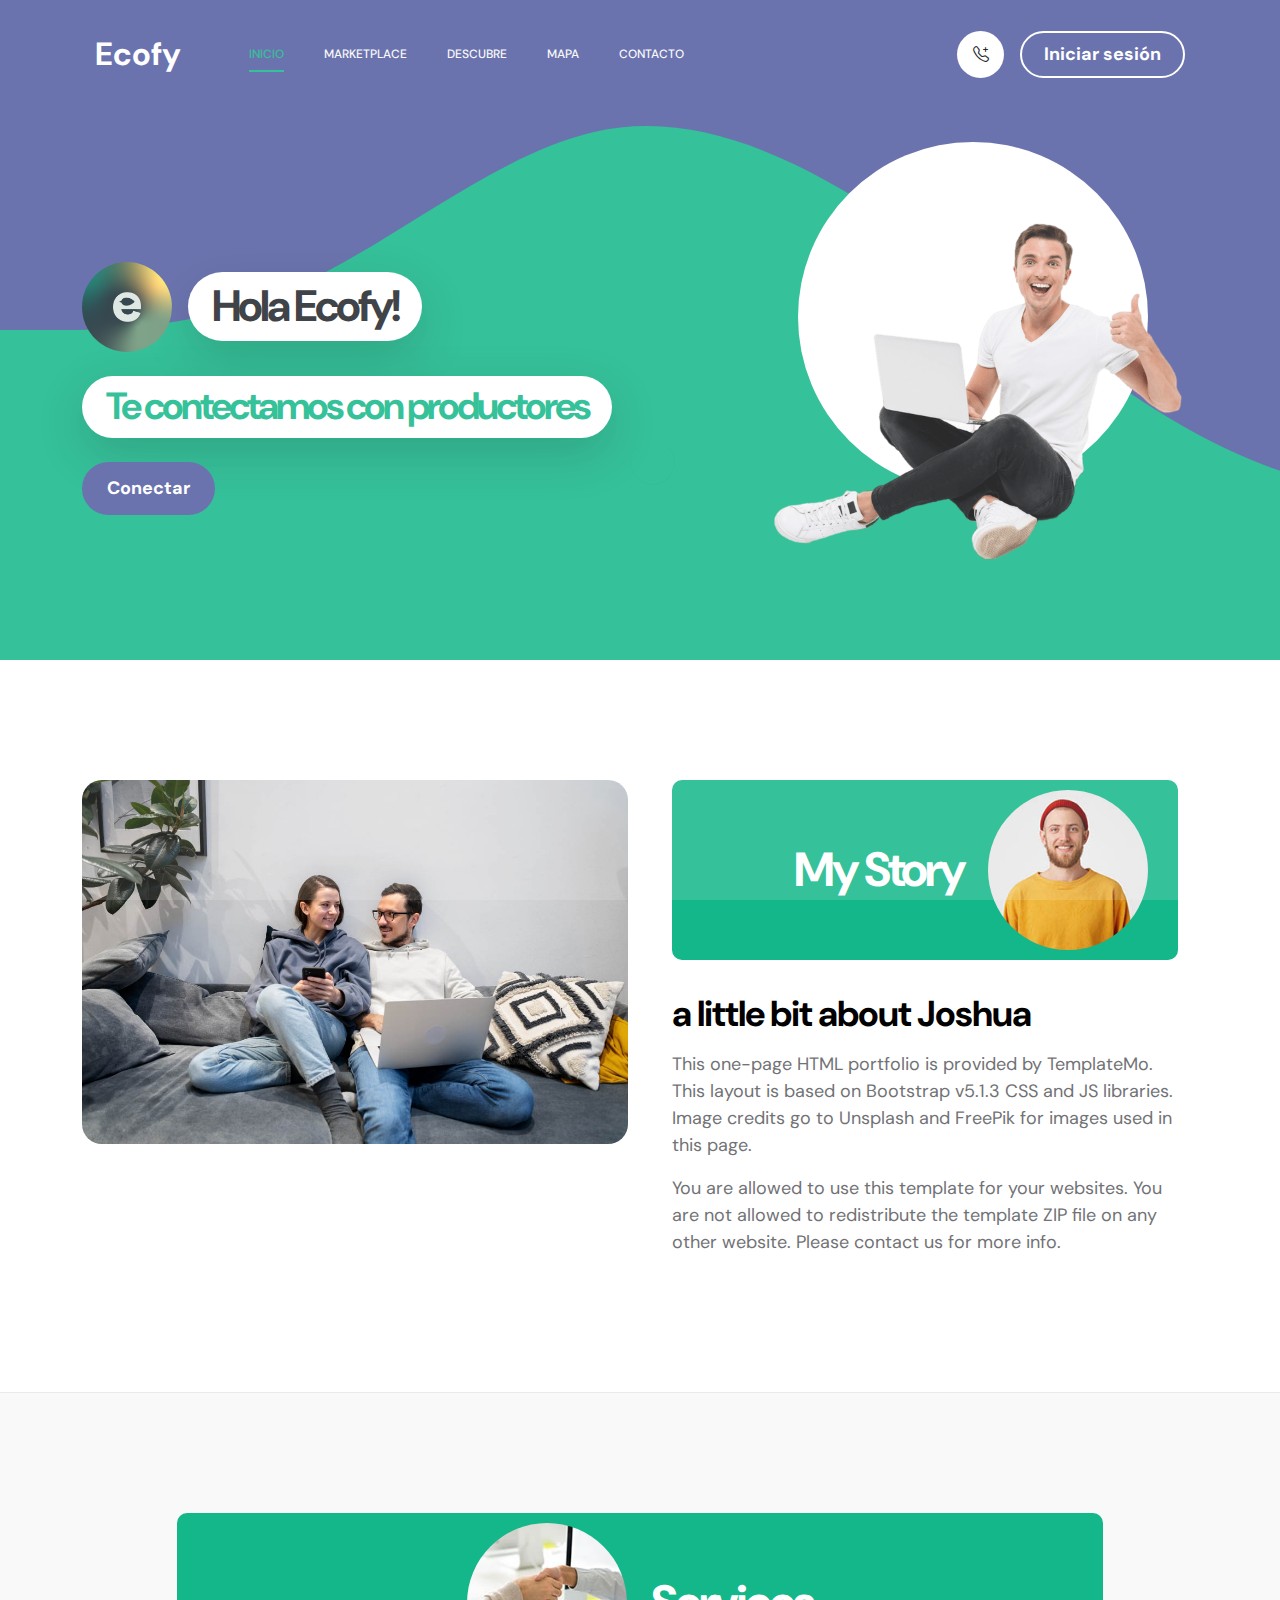
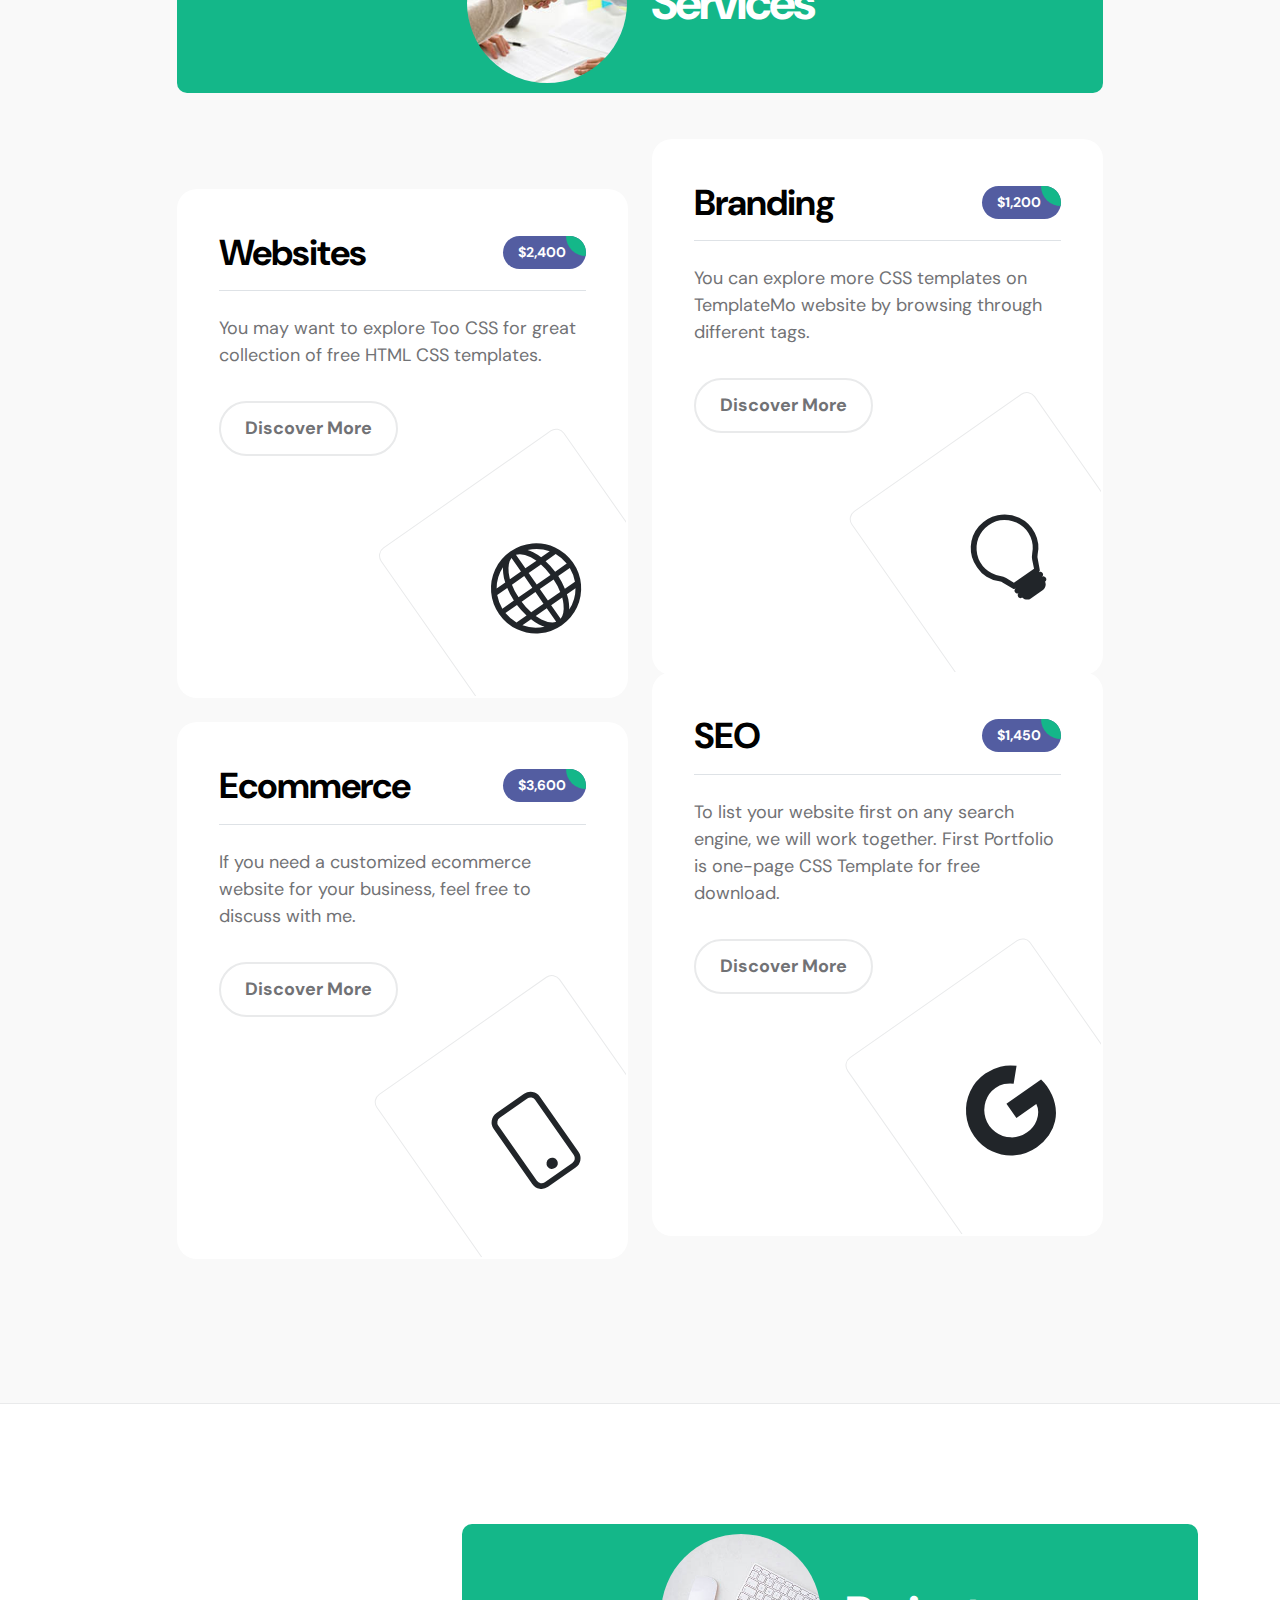
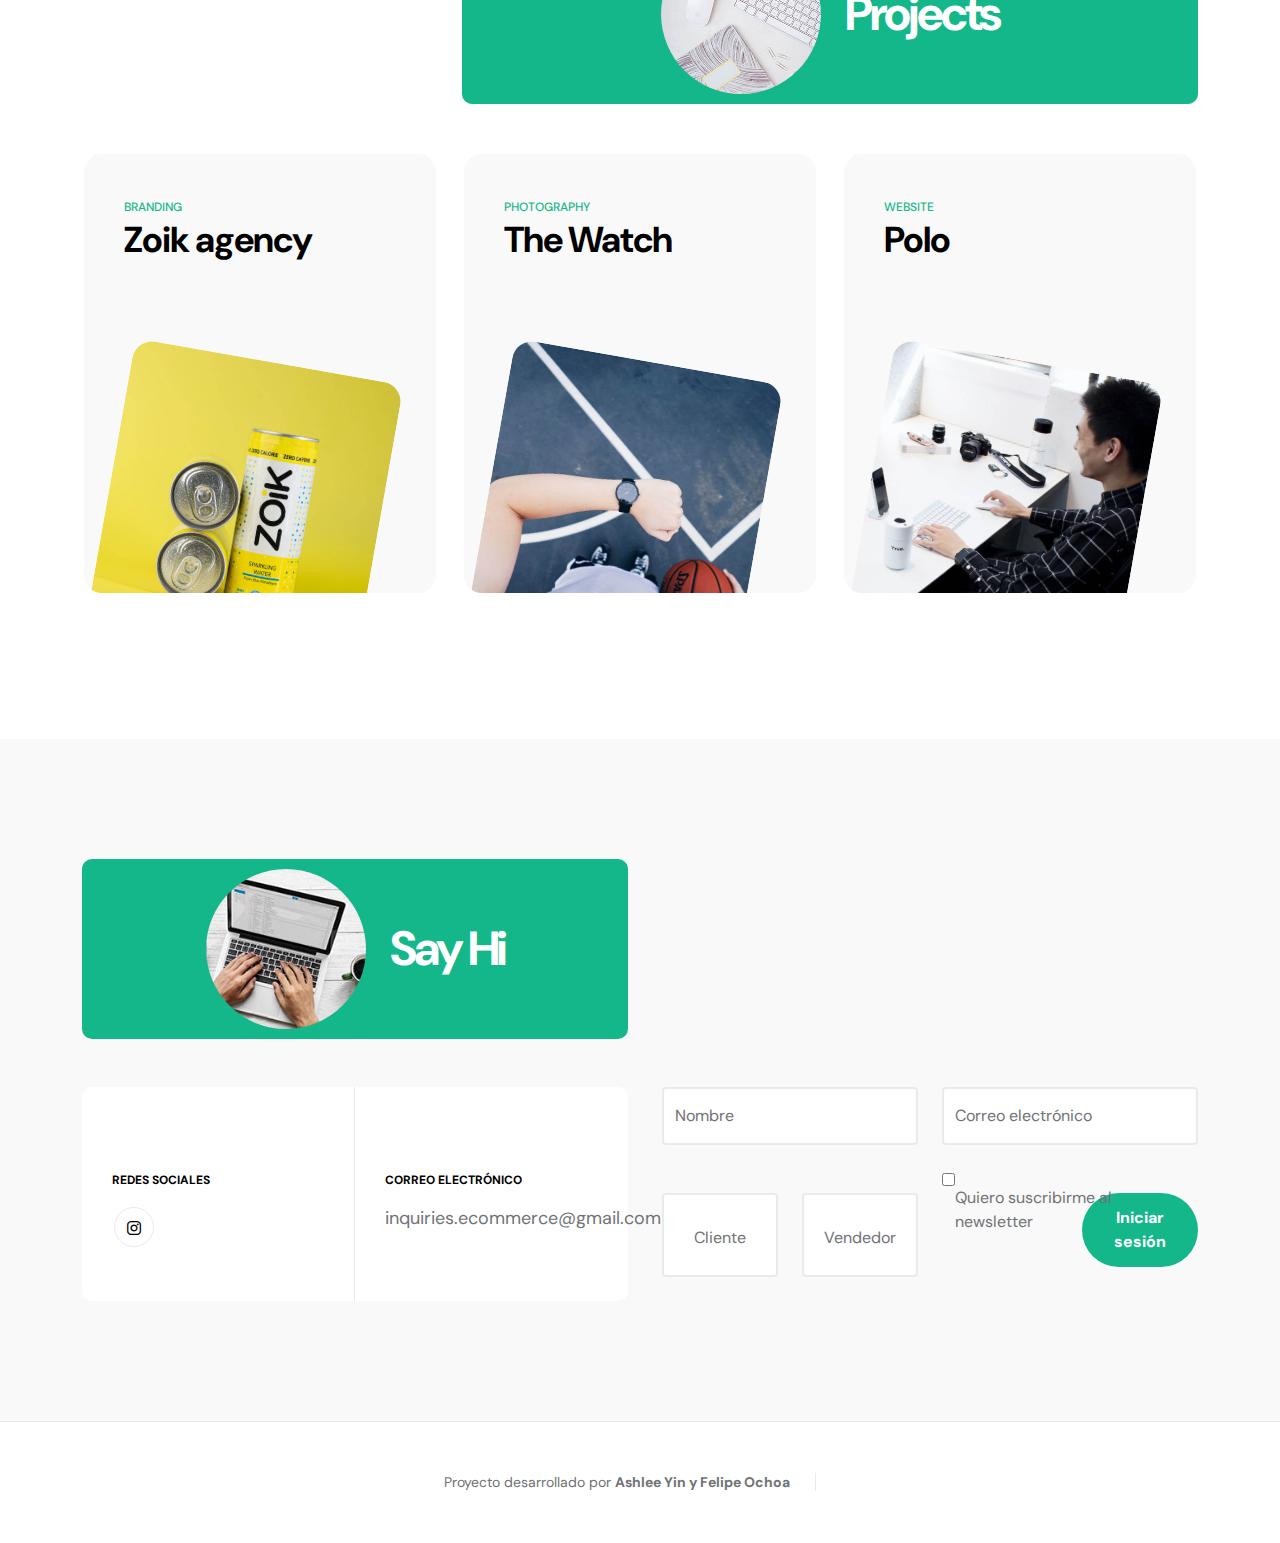
==== index.html @ 281f7f23 "footer" ====
<!doctype html>
<html lang="en">
    <head>
        <meta charset="utf-8">
        <meta name="viewport" content="width=device-width, initial-scale=1">

        <meta name="description" content="">
        <meta name="author" content="Ecofy">

        <title>Ecofy</title>

        <!-- CSS FILES -->
        <link rel="preconnect" href="https://fonts.googleapis.com">
        
        <link rel="preconnect" href="https://fonts.gstatic.com" crossorigin>
        
        <link href="https://fonts.googleapis.com/css2?family=DM+Sans:wght@400;500;700&display=swap" rel="stylesheet">

        <link href="css/bootstrap.min.css" rel="stylesheet">

        <link href="css/bootstrap-icons.css" rel="stylesheet">

        <link href="css/magnific-popup.css" rel="stylesheet">

        <link href="css/templatemo-first-portfolio-style.css" rel="stylesheet">
        
<!--

TemplateMo 578 First Portfolio

https://templatemo.com/tm-578-first-portfolio

-->
    </head>
    
    <body>

        <section class="preloader">
            <div class="spinner">
                <span class="spinner-rotate"></span>    
            </div>
        </section>

        <nav class="navbar navbar-expand-lg">
            <div class="container">

                <button class="navbar-toggler" type="button" data-bs-toggle="collapse" data-bs-target="#navbarNav" aria-controls="navbarNav" aria-expanded="false" aria-label="Toggle navigation">
                    <span class="navbar-toggler-icon"></span>
                </button>

                <a href="index.html" class="navbar-brand mx-auto mx-lg-0">Ecofy</a>

                <div class="d-flex align-items-center d-lg-none">
                    <i class="navbar-icon bi-telephone-plus me-3"></i>
                    <a class="custom-btn btn" href="#section_5">
                        Inciar sesión
                    </a>
                </div>

                <div class="collapse navbar-collapse" id="navbarNav">
                    <ul class="navbar-nav ms-lg-5">
                        <li class="nav-item">
                            <a class="nav-link click-scroll" href="#section_1">Inicio</a>
                        </li>

                        <li class="nav-item">
                            <a class="nav-link click-scroll" href="#section_2">Marketplace</a>
                        </li>

                        <li class="nav-item">
                            <a class="nav-link click-scroll" href="#section_3">Descubre</a>
                        </li>

                        <li class="nav-item">
                            <a class="nav-link click-scroll" href="#section_4">Mapa</a>
                        </li>

                        <li class="nav-item">
                            <a class="nav-link click-scroll" href="#section_5">Contacto</a>
                        </li>
                    </ul>

                    <div class="d-lg-flex align-items-center d-none ms-auto">
                        <i class="navbar-icon bi-telephone-plus me-3"></i>   <!--  CAMBIAR ICON POR UN CARRITO DE COMPRAS-->
                        <a class="custom-btn btn" href="#section_5">
                            Iniciar sesión
                        </a>
                    </div>
                </div>

            </div>
        </nav>

        <main>

            <section class="hero d-flex justify-content-center align-items-center" id="section_1">
                <div class="container">
                    <div class="row">

                        <div class="col-lg-7 col-12">
                            <div class="hero-text">
                                <div class="hero-title-wrap d-flex align-items-center mb-4">
                                    <img src="images/logo.png" class="avatar-image avatar-image-large img-fluid" alt="">

                                    <h1 class="hero-title ms-3 mb-0">Hola Ecofy!</h1>
                                </div>

                                <h2 class="mb-4">Te contectamos con productores</h2>
                                <p class="mb-4"><a class="custom-btn btn custom-link" href="#section_2">Conectar</a></p>
                            </div>
                        </div>

                        <div class="col-lg-5 col-12 position-relative">
                            <div class="hero-image-wrap"></div>
                            <img src="images/portrait-happy-excited-man-holding-laptop-computer.png" class="hero-image img-fluid" alt="">
                        </div>

                    </div>
                </div>

                <svg xmlns="http://www.w3.org/2000/svg" viewBox="0 0 1440 320"><path fill="#535da1" fill-opacity="1" d="M0,160L24,160C48,160,96,160,144,138.7C192,117,240,75,288,64C336,53,384,75,432,106.7C480,139,528,181,576,208C624,235,672,245,720,240C768,235,816,213,864,186.7C912,160,960,128,1008,133.3C1056,139,1104,181,1152,202.7C1200,224,1248,224,1296,197.3C1344,171,1392,117,1416,90.7L1440,64L1440,0L1416,0C1392,0,1344,0,1296,0C1248,0,1200,0,1152,0C1104,0,1056,0,1008,0C960,0,912,0,864,0C816,0,768,0,720,0C672,0,624,0,576,0C528,0,480,0,432,0C384,0,336,0,288,0C240,0,192,0,144,0C96,0,48,0,24,0L0,0Z"></path></svg>
            </section>


            <section class="about section-padding" id="section_2">
                <div class="container">
                    <div class="row">

                        <div class="col-lg-6 col-12">
                            <img src="images/couple-working-from-home-together-sofa.jpg" class="about-image img-fluid" alt="">
                        </div>

                        <div class="col-lg-6 col-12 mt-5 mt-lg-0">
                            <div class="about-thumb">

                                <div class="section-title-wrap d-flex justify-content-end align-items-center mb-4">
                                    <h2 class="text-white me-4 mb-0">My Story</h2>

                                    <img src="images/happy-bearded-young-man.jpg" class="avatar-image img-fluid" alt="">
                                </div>

                                <h3 class="pt-2 mb-3">a little bit about Joshua</h3>

                                <p>This one-page HTML portfolio is provided by <a href="https://templatemo.com" target="_blank">TemplateMo</a>. This layout is based on Bootstrap v5.1.3 CSS and JS libraries. Image credits go to <a href="https://unsplash.com" target="_blank">Unsplash</a> and <a href="https://freepik.com" target="_blank">FreePik</a> for images used in this page.</p>

                                <p>You are allowed to use this template for your websites. You are not allowed to redistribute the template ZIP file on any other website. Please <a href="https://templatemo.com/contact" target="_blank">contact us</a> for more info.</p>
                            </div>
                        </div>

                    </div>
                </div>
            </section>

            <section class="services section-padding" id="section_3">
                <div class="container">
                    <div class="row">

                        <div class="col-lg-10 col-12 mx-auto">
                            <div class="section-title-wrap d-flex justify-content-center align-items-center mb-5">
                                <img src="images/handshake-man-woman-after-signing-business-contract-closeup.jpg" class="avatar-image img-fluid" alt="">

                                <h2 class="text-white ms-4 mb-0">Services</h2>
                            </div>

                            <div class="row pt-lg-5">
                                <div class="col-lg-6 col-12">
                                    <div class="services-thumb">
                                        <div class="d-flex flex-wrap align-items-center border-bottom mb-4 pb-3">
                                            <h3 class="mb-0">Websites</h3>

                                            <div class="services-price-wrap ms-auto">
                                                <p class="services-price-text mb-0">$2,400</p>
                                                <div class="services-price-overlay"></div>
                                            </div>
                                        </div>

                                        <p>You may want to explore Too CSS for great collection of free HTML CSS templates.</p>

                                        <a href="#" class="custom-btn custom-border-btn btn mt-3">Discover More</a>

                                        <div class="services-icon-wrap d-flex justify-content-center align-items-center">
                                            <i class="services-icon bi-globe"></i>
                                        </div>
                                    </div>
                                </div>

                                <div class="col-lg-6 col-12">
                                    <div class="services-thumb services-thumb-up">
                                        <div class="d-flex flex-wrap align-items-center border-bottom mb-4 pb-3">
                                            <h3 class="mb-0">Branding</h3>

                                            <div class="services-price-wrap ms-auto">
                                                <p class="services-price-text mb-0">$1,200</p>
                                                <div class="services-price-overlay"></div>
                                            </div>
                                        </div>

                                        <p>You can explore more CSS templates on TemplateMo website by browsing through different tags.</p>

                                        <a href="#" class="custom-btn custom-border-btn btn mt-3">Discover More</a>

                                        <div class="services-icon-wrap d-flex justify-content-center align-items-center">
                                            <i class="services-icon bi-lightbulb"></i>
                                        </div>
                                    </div>
                                </div>

                                <div class="col-lg-6 col-12">
                                    <div class="services-thumb">
                                        <div class="d-flex flex-wrap align-items-center border-bottom mb-4 pb-3">
                                            <h3 class="mb-0">Ecommerce</h3>

                                            <div class="services-price-wrap ms-auto">
                                                <p class="services-price-text mb-0">$3,600</p>
                                                <div class="services-price-overlay"></div>
                                            </div>
                                        </div>

                                        <p>If you need a customized ecommerce website for your business, feel free to discuss with me.</p>

                                        <a href="#" class="custom-btn custom-border-btn btn mt-3">Discover More</a>

                                        <div class="services-icon-wrap d-flex justify-content-center align-items-center">
                                            <i class="services-icon bi-phone"></i>
                                        </div>
                                    </div>
                                </div>

                                <div class="col-lg-6 col-12">
                                    <div class="services-thumb services-thumb-up">
                                        <div class="d-flex flex-wrap align-items-center border-bottom mb-4 pb-3">
                                            <h3 class="mb-0">SEO</h3>

                                            <div class="services-price-wrap ms-auto">
                                                <p class="services-price-text mb-0">$1,450</p>
                                                <div class="services-price-overlay"></div>
                                            </div>
                                        </div>

                                        <p>To list your website first on any search engine, we will work together. First Portfolio is one-page CSS Template for free download.</p>

                                        <a href="#" class="custom-btn custom-border-btn btn mt-3">Discover More</a>

                                        <div class="services-icon-wrap d-flex justify-content-center align-items-center">
                                            <i class="services-icon bi-google"></i>
                                        </div>
                                    </div>
                                </div>
                            </div>
                        </div>
                    </div>
                </div>
            </section>


            <section class="projects section-padding" id="section_4">
                <div class="container">
                    <div class="row">

                        <div class="col-lg-8 col-md-8 col-12 ms-auto">
                            <div class="section-title-wrap d-flex justify-content-center align-items-center mb-4">
                                <img src="images/white-desk-work-study-aesthetics.jpg" class="avatar-image img-fluid" alt="">

                                <h2 class="text-white ms-4 mb-0">Projects</h2>
                            </div>
                        </div>

                        <div class="clearfix"></div>

                        <div class="col-lg-4 col-md-6 col-12">
                            <div class="projects-thumb">
                                <div class="projects-info">
                                    <small class="projects-tag">Branding</small>

                                    <h3 class="projects-title">Zoik agency</h3>
                                </div>

                                <a href="images/projects/nikhil-KO4io-eCAXA-unsplash.jpg" class="popup-image">
                                    <img src="images/projects/nikhil-KO4io-eCAXA-unsplash.jpg" class="projects-image img-fluid" alt="">
                                </a>
                            </div>
                        </div>

                        <div class="col-lg-4 col-md-6 col-12">
                            <div class="projects-thumb">
                                <div class="projects-info">
                                    <small class="projects-tag">Photography</small>

                                    <h3 class="projects-title">The Watch</h3>
                                </div>

                                <a href="images/projects/the-5th-IQYR7N67dhM-unsplash.jpg" class="popup-image">
                                    <img src="images/projects/the-5th-IQYR7N67dhM-unsplash.jpg" class="projects-image img-fluid" alt="">
                                </a>
                            </div>
                        </div>

                        <div class="col-lg-4 col-md-6 col-12">
                            <div class="projects-thumb">
                                <div class="projects-info">
                                    <small class="projects-tag">Website</small>

                                    <h3 class="projects-title">Polo</h3>
                                </div>

                                <a href="images/projects/true-agency-9Bjog5FZ-oc-unsplash.jpg" class="popup-image">
                                    <img src="images/projects/true-agency-9Bjog5FZ-oc-unsplash.jpg" class="projects-image img-fluid" alt="">
                                </a>
                            </div>
                        </div>

                    </div>
                </div>
            </section>

            <section class="contact section-padding" id="section_5">
                    <div class="container">
                        <div class="row">

                            <div class="col-lg-6 col-md-8 col-12">
                                <div class="section-title-wrap d-flex justify-content-center align-items-center mb-5">
                                    <img src="images/aerial-view-man-using-computer-laptop-wooden-table.jpg" class="avatar-image img-fluid" alt="">

                                    <h2 class="text-white ms-4 mb-0">Say Hi</h2>
                                </div>
                            </div>

                            <div class="clearfix"></div>

                            <div class="col-lg-3 col-md-6 col-12 pe-lg-0">
                                <div class="contact-info contact-info-border-start d-flex flex-column">
                                    <!--
                                    <strong class="site-footer-title d-block mb-3">Services</strong>
                                    <ul class="footer-menu">
                                        <li class="footer-menu-item"><a href="#" class="footer-menu-link">Websites</a></li>

                                        <li class="footer-menu-item"><a href="#" class="footer-menu-link">Branding</a></li>

                                        <li class="footer-menu-item"><a href="#" class="footer-menu-link">Ecommerce</a></li>

                                        <li class="footer-menu-item"><a href="#" class="footer-menu-link">SEO</a></li>
                                    </ul>
                                    -->

                                    <strong class="site-footer-title d-block mt-4 mb-3">Redes sociales</strong>

                                    <ul class="social-icon">

                                        <li class="social-icon-item"><a target="_blank" href="https://instagram.com/eco.fy" class="social-icon-link bi-instagram"></a></li>
                                    </ul>

                                    
                                    <!--
                                    <strong class="site-footer-title d-block mt-4 mb-3">Start a project</strong>

                                    <p class="mb-0">I’m available for freelance projects</p>
                                     -->
                                </div>
                               
                            </div>
                        

                            <div class="col-lg-3 col-md-6 col-12 ps-lg-0">
                                <div class="contact-info d-flex flex-column">
                                    <!--
                                    <strong class="site-footer-title d-block mb-3">About</strong>

                                    <p class="mb-2">
                                        Joshua is a professional web developer. Feel free to get in touch with me.
                              </p>
                            -->

                                    <strong class="site-footer-title d-block mt-4 mb-3">Correo electrónico</strong>

                                    <p>
                                        <a href="mailto:hello@josh.design">
                                            inquiries.ecommerce@gmail.com
                                        </a>
                                    </p>
                                    <!--
                                    <strong class="site-footer-title d-block mt-4 mb-3">Call</strong>
                                    
                                    <p class="mb-0">
                                        <a href="tel: 120-240-9600">
                                            120-240-9600
                                        </a>
                                    </p>
                                    -->
                                </div>
                            </div>

                            <div class="col-lg-6 col-12 mt-5 mt-lg-0">
                                <form action="#" method="get" class="custom-form contact-form" role="form">
                                    <div class="row">
                                        <div class="col-lg-6 col-md-6 col-12">
                                            <div class="form-floating">
                                                <input type="text" name="name" id="name" class="form-control" placeholder="Nombre" required="">
                                                
                                                <label for="floatingInput">Nombre</label>
                                            </div>
                                        </div>

                                        <div class="col-lg-6 col-md-6 col-12"> 
                                            <div class="form-floating">
                                                <input type="email" name="email" id="email" pattern="[^ @]*@[^ @]*" class="form-control" placeholder="Correo electrónico" required="">
                                                
                                                <label for="floatingInput">Correo electrónico</label>
                                            </div>

                                            <div class="form-floating">
                                                <input type="checkbox"><label for="floatingInput">Quiero suscribirme al newsletter</label>
                                            </div>
                                        </div>

                                

                                        <div class="col-lg-3 col-md-6 col-6">
                                            <div class="form-check form-check-inline">
                                                <input name="website" type="checkbox" class="form-check-input" id="inlineCheckbox1" value="1">

                                                <label class="form-check-label" for="inlineCheckbox1">
                                                    <!-- <i class="bi-globe form-check-icon"></i> -->
                                                    <span class="form-check-label-text">Cliente</span>
                                                </label>
                                          </div>
                                        </div>

                                        <div class="col-lg-3 col-md-6 col-6">
                                            <div class="form-check form-check-inline">
                                                <input name="branding" type="checkbox" class="form-check-input" id="inlineCheckbox2" value="1">

                                                <label class="form-check-label" for="inlineCheckbox2">
                                                    <!-- <i class="bi-lightbulb form-check-icon"></i> -->
                                                    <span class="form-check-label-text">Vendedor</span>
                                                </label>
                                            </div>
                                        </div>

                                       <!--
                                        <div class="col-lg-12 col-12">
                                            <div class="form-floating">
                                                <textarea class="form-control" id="message" name="message" placeholder="Tell me about the project"></textarea>
                                                
                                                <label for="floatingTextarea">Tell me about the project</label>
                                            </div>
                                        </div>
                                        -->

                                        <div class="col-lg-3 col-12 ms-auto">
                                            <button type="submit" class="form-control">Iniciar sesión</button>
                                        </div>

                                    </div>
                                </form>
                            </div>

                        </div>
                    </div>
                </div>
            </section>

        </main>

        <footer class="site-footer">
            <div class="container">
                <div class="row">

                    <div class="col-lg-12 col-12">
                        <div class="copyright-text-wrap">
                            <p class="mb-0">
                                <span class="copyright-text">Proyecto desarrollado por <a href="#">Ashlee Yin y Felipe Ochoa</a></span>
                            </p>
                        </div>
                    </div>

                </div>
            </div>
        </footer>

        <!-- JAVASCRIPT FILES -->
        <script src="js/jquery.min.js"></script>
        <script src="js/bootstrap.min.js"></script>
        <script src="js/jquery.sticky.js"></script>
        <script src="js/click-scroll.js"></script>
        <script src="js/jquery.magnific-popup.min.js"></script>
        <script src="js/magnific-popup-options.js"></script>
        <script src="js/custom.js"></script>

    </body>
</html>
---- css/templatemo-first-portfolio-style.css ----
/*

TemplateMo 578 First Portfolio

https://templatemo.com/tm-578-first-portfolio

*/


/*---------------------------------------
  CUSTOM PROPERTIES ( VARIABLES )             
-----------------------------------------*/
:root {
  --white-color:                  #ffffff;
  --primary-color:                #535da1;
  --secondary-color:              #14B789;
  --section-bg-color:             #f9f9f9;
  --dark-color:                   #000000;
  --p-color:                      #717275;
  --border-color:                 #e9eaeb;
  --featured-border-color:        #727aab;

  --body-font-family:             'DM Sans', sans-serif;

  --h1-font-size:                 62px;
  --h2-font-size:                 48px;
  --h3-font-size:                 36px;
  --h4-font-size:                 32px;
  --h5-font-size:                 24px;
  --h6-font-size:                 22px;
  --p-font-size:                  18px;
  --menu-font-size:               12px;
  --copyright-font-size:          14px;

  --border-radius-large:          100px;
  --border-radius-medium:         20px;
  --border-radius-small:          10px;

  --font-weight-normal:           400;
  --font-weight-medium:           500;
  --font-weight-bold:             700;
}

body {
    background: var(--white-color);
    font-family: var(--body-font-family); 
}


/*---------------------------------------
  TYPOGRAPHY               
-----------------------------------------*/

h2,
h3,
h4,
h5,
h6 {
  color: var(--dark-color);
}

h1,
h2,
h3,
h4,
h5,
h6 {
  font-weight: var(--font-weight-bold);
  letter-spacing: -1px;
}

h1 {
  font-size: var(--h1-font-size);
  letter-spacing: -3px;
}

h2 {
  font-size: var(--h2-font-size);
  color: var(--secondary-color);
  letter-spacing: -3px;
}

h3 {
  font-size: var(--h3-font-size);
}

h4 {
  font-size: var(--h4-font-size);
}

h5 {
  font-size: var(--h5-font-size);
  line-height: normal;
}

h6 {
  font-size: var(--h6-font-size);
}

p {
  color: var(--p-color);
  font-size: var(--p-font-size);
  font-weight: var(--font-weight-normal);
}

ul li {
  color: var(--p-color);
  font-size: var(--p-font-size);
  font-weight: var(--font-weight-normal);
}

a, 
button {
  touch-action: manipulation;
  transition: all 0.3s;
}

a {
  color: var(--p-color);
  text-decoration: none;
}

a:hover {
  color: var(--secondary-color);
}

::selection {
  background: var(--secondary-color);
  color: var(--white-color);
}

::-moz-selection {
  background: var(--secondary-color);
  color: var(--white-color);
}

.section-padding {
  padding-top: 120px;
  padding-bottom: 120px;
}

b,
strong {
  font-weight: var(--font-weight-bold);
}

.section-title-wrap {
  background: var(--secondary-color);
  border-radius: var(--border-radius-small);
  padding: 10px 30px;
}


/*---------------------------------------
  AVATAR IMAGE               
-----------------------------------------*/
.avatar-image {
  border-radius: var(--border-radius-large);
  width: 160px;
  height: 160px;
  object-fit: cover;
}

.avatar-image-large {
  width: 90.4px;
  height: 90.4px;
}


/*---------------------------------------
  PRE LOADER               
-----------------------------------------*/
.preloader {
  position: fixed;
  top: 0;
  left: 0;
  width: 100%;
  height: 100%;
  z-index: 99999;
  display: flex;
  flex-flow: row nowrap;
  justify-content: center;
  align-items: center;
  background: none repeat scroll 0 0 var(--white-color);
}

.spinner {
  border: 1px solid transparent;
  border-radius: var(--border-radius-small);
  position: relative;
}

.spinner:before {
  content: '';
  box-sizing: border-box;
  position: absolute;
  top: 50%;
  left: 50%;
  width: 45px;
  height: 45px;
  margin-top: -10px;
  margin-left: -10px;
  border-radius: 50%;
  border: 1px solid var(--border-color);
  border-top-color: var(--white-color);
  animation: spinner .9s linear infinite;
}

@-webkit-@keyframes spinner {
  to {transform: rotate(360deg);
  }
}

@keyframes spinner {
  to {transform: rotate(360deg);}
}


/*---------------------------------------
  CUSTOM ICON               
-----------------------------------------*/
.navbar-icon {
  background: var(--white-color);
  border-radius: var(--border-radius-large);
  color: var(--dark-color);
  width: 47px;
  height: 47px;
  line-height: 47px;
  text-align: center;
}

.is-sticky .navbar-icon {
  background: var(--secondary-color);
  color: var(--white-color);
}

.form-check-icon {
  color: var(--secondary-color);
}


/*---------------------------------------
  CUSTOM BUTTON               
-----------------------------------------*/
.custom-btn,
.navbar .custom-btn {
  font-size: var(--p-font-size);
  font-weight: var(--font-weight-bold);
}

.navbar .custom-btn {
  background: transparent;
  border-width: 2px;
  border-style: solid;
  border-color: var(--white-color);
  color: var(--white-color);
  padding: 8px 22px;
}

.navbar .custom-btn:hover {
  background: var(--white-color);
  border-color: transparent;
  color: var(--secondary-color);
}

.custom-btn {
  background: var(--secondary-color);
  border-radius: var(--border-radius-large);
  color: var(--white-color);
  font-weight: var(--font-weight-bold);
  padding: 12px 24px;
}

.custom-btn:hover {
  background: var(--primary-color);
  box-shadow: 0 1rem 3rem rgba(0,0,0,.175);
  color: var(--white-color);
}

.custom-border-btn {
  background: transparent;
  border: 2px solid var(--border-color);
  color: var(--p-color);
}

.custom-border-btn:hover {
  background: var(--secondary-color);
  border-color: var(--secondary-color);
  color: var(--white-color);
}

.custom-link {
	background-color: var(--primary-color);
}

.custom-link:hover {
	background-color: var(--secondary-color);
}


/*---------------------------------------
  NAVIGATION              
-----------------------------------------*/
.sticky-wrapper {
  position: relative;
  z-index: 222;
  height: auto !important;
}

.is-sticky,
.is-sticky .navbar .container {
  background: var(--white-color);
  box-shadow: 0 1rem 3rem rgb(0 0 0 / 18%);
}

.is-sticky .navbar-brand,
.is-sticky .navbar-brand:hover {
  color: var(--dark-color);
}

.is-sticky .navbar-nav .nav-link {
  color: var(--p-color);
}

.is-sticky .navbar .custom-btn {
  border-color: var(--secondary-color);
  color: var(--secondary-color);
}

.is-sticky .navbar .custom-btn:hover {
  background: var(--secondary-color);
  color: var(--white-color);
}

.navbar {
  background: transparent;
  position: absolute;
  z-index: 9;
  right: 0;
  left: 0;
  transition: all 0.3s;
  padding-top: 15px;
  padding-bottom: 0;
}

.navbar .container {
  border-radius: var(--border-radius-small);
  padding: 10px 25px;
}

.navbar-brand {
  font-size: var(--h4-font-size);
  font-weight: var(--font-weight-bold);
}

.navbar-brand,
.navbar-brand:hover {
  color: var(--white-color);
}

.navbar-expand-lg .navbar-nav .nav-link {
  padding-right: 0;
  padding-left: 0;
  margin-right: 20px;
  margin-left: 20px;
}

.navbar-nav .nav-link {
  display: inline-block;
  color: var(--section-bg-color);
  font-size: var(--menu-font-size);
  font-weight: var(--font-weight-medium);
  text-transform: uppercase;
  position: relative;
  padding-top: 15px;
  padding-bottom: 15px;
}

.navbar-nav .nav-link::after {
  content: "";
  background: transparent;
  position: absolute;
  bottom: 6px;
  right: 0;
  left: 0;
  width: 100%;
  height: 2px;
}

.navbar-nav .nav-link.active::after, 
.navbar-nav .nav-link:hover::after {
  background: var(--secondary-color);
}

.navbar-nav .nav-link.active, 
.navbar-nav .nav-link:hover {
  color: var(--secondary-color);
}

.navbar-toggler {
  border: 0;
  padding: 0;
  cursor: pointer;
  margin: 0;
  width: 30px;
  height: 35px;
  outline: none;
}

.navbar-toggler:focus {
  outline: none;
  box-shadow: none;
}

.navbar-toggler[aria-expanded="true"] .navbar-toggler-icon {
  background: transparent;
}

.navbar-toggler[aria-expanded="true"] .navbar-toggler-icon:before,
.navbar-toggler[aria-expanded="true"] .navbar-toggler-icon:after {
  transition: top 300ms 50ms ease, -webkit-transform 300ms 350ms ease;
  transition: top 300ms 50ms ease, transform 300ms 350ms ease;
  transition: top 300ms 50ms ease, transform 300ms 350ms ease, -webkit-transform 300ms 350ms ease;
  top: 0;
}

.navbar-toggler[aria-expanded="true"] .navbar-toggler-icon:before {
  transform: rotate(45deg);
}

.navbar-toggler[aria-expanded="true"] .navbar-toggler-icon:after {
  transform: rotate(-45deg);
}

.navbar-toggler .navbar-toggler-icon {
  background: var(--white-color);
  transition: background 10ms 300ms ease;
  display: block;
  width: 30px;
  height: 2px;
  position: relative;
}

.navbar-toggler .navbar-toggler-icon:before,
.navbar-toggler .navbar-toggler-icon:after {
  transition: top 300ms 350ms ease, -webkit-transform 300ms 50ms ease;
  transition: top 300ms 350ms ease, transform 300ms 50ms ease;
  transition: top 300ms 350ms ease, transform 300ms 50ms ease, -webkit-transform 300ms 50ms ease;
  position: absolute;
  right: 0;
  left: 0;
  background: var(--white-color);
  width: 30px;
  height: 2px;
  content: '';
}

.navbar-toggler .navbar-toggler-icon::before {
  top: -8px;
}

.navbar-toggler .navbar-toggler-icon::after {
  top: 8px;
}


/*---------------------------------------
  HERO              
-----------------------------------------*/
.hero {
  background: var(--secondary-color);
  position: relative;
  overflow: hidden;
  padding-top: 330px;
  padding-bottom: 330px;
}

@media  screen and (min-width: 991px) {
  .hero {
    height: 60vh;
  }
}

.hero-title,
.hero h2 {
  background: var(--white-color);
  box-shadow: 0 1rem 3rem rgba(0,0,0,.175);
  border-radius: var(--border-radius-large);
  display: inline-block;
  padding: 8px 24px;
}

.hero-title {
	font-size: 44px;
}

.hero h2 {
	font-size: 38px;
}

.hero-text {
  position: relative;
  z-index: 22;
  top: 70px;
}

.hero-image-wrap {
  background: var(--white-color);
  border-radius: 100%;
  width: 350px;
  height: 350px;
  position: absolute;
  z-index: 22;
  top: -50px;
  right: 0;
  left: 0;
  margin: auto;
  pointer-events: none;
}

.hero-image {
  position: absolute;
  z-index: 22;
  top: 0;
  width: 100%;
  min-width: 550px;
}

.hero svg {
  position: absolute;
  z-index: 2;
  bottom: 0;
  right: 0;
  left: 0;
  overflow: hidden;
  height: 100%;
  pointer-events: none;
}


/*---------------------------------------
  ABOUT              
-----------------------------------------*/
.profile-thumb {
  border: 1px solid var(--border-color);
  border-radius: var(--border-radius-medium);
  position: relative;
  overflow: hidden;
}

.profile-title {
  border-bottom: 1px solid var(--border-color);
  padding: 15px 30px;
}

.profile-small-title {
  border-right: 1px solid var(--border-color);
  color: var(--secondary-color);
  font-weight: var(--font-weight-bold);
  min-width: 140px;
  margin-right: 10px;
  padding: 13px 30px;
  display: inline-block;
}

.profile-body p {
  margin-bottom: 0;
}

.profile-body p:nth-of-type(even) {
  background: var(--white-color);
}

.about-image {
  border-radius: var(--border-radius-medium);
}

.about-thumb {
  padding-right: 20px;
  padding-left: 20px;
}


/*---------------------------------------
  FEATURED              
-----------------------------------------*/
.featured-numbers {
  font-size: var(--h1-font-size);
  line-height: normal;
  display: block;
}

.featured-text {
  color: var(--secondary-color);
}

.featured-border-bottom {
  border-bottom: 1px solid var(--border-color);
}

.featured-border-start {
  border-left: 1px solid var(--border-color);
}


/*---------------------------------------
  CLIENTS              
-----------------------------------------*/

.clients-item-height {
	height: 120px;
}

.clients-image {
  display: block;
  max-width: 100px;
  margin: auto;
  transition: all ease 0.2s;
}

.clients-image:hover {
  transform: scale(1.3);
}


/*---------------------------------------
  SERVICES              
-----------------------------------------*/
.services,
.featured {
  background: var(--section-bg-color);
  border-top: 1px solid var(--border-color);
  border-bottom: 1px solid var(--border-color);
}

.services-thumb {
  background: var(--white-color);
  border: 2px solid transparent;
  border-radius: var(--border-radius-medium);
  position: relative;
  overflow: hidden;
  margin-bottom: 24px;
  padding: 40px 40px 240px 40px;
  transition: all 0.5s;
}

.services-thumb-up {
  position: relative;
  bottom: 50px;
  margin-bottom: -50px;
}

.services-thumb:hover {
  border: 2px solid var(--secondary-color);
  box-shadow: 0 1rem 3rem rgba(0,0,0,.175);
}

.services-thumb:hover .services-icon-wrap {
  background: var(--secondary-color);
  border-color: var(--secondary-color);
  color: var(--white-color);
}

.services-icon-wrap {
  border: 1px solid var(--border-color);
  border-radius: var(--border-radius-small);
  position: absolute;
  bottom: 0;
  right: 0;
  width: 50%;
  height: 55%;
  transform: rotate(-35deg) translateY(55px);
  transition: all ease 0.5s;
}

.services-icon {
  font-size: 90px;
  position: relative;
  bottom: 15px;
}

.services-thumb:hover .services-price-wrap {
  background: var(--secondary-color);
}

.services-thumb:hover .services-price-overlay {
  background: var(--primary-color);
}

.services-price-wrap {
  background: var(--primary-color);
  border-radius: var(--border-radius-medium);
  position: relative;
  overflow: hidden;
  padding: 6px 20px 6px 15px;
  transition: all ease 0.5s;
}

.services-price-text {
  color: var(--white-color);
  font-size: var(--copyright-font-size);
  font-weight: var(--font-weight-bold);
}

.services-price-overlay {
  background: var(--secondary-color);
  border-bottom-left-radius: 100%;
  position: absolute;
  top: 0;
  right: 0;
  width: 20px;
  height: 20px;
  pointer-events: none;
}


/*---------------------------------------
  PROJECTS              
-----------------------------------------*/
.projects-thumb {
  background: var(--section-bg-color);
  border: 2px solid var(--white-color);
  border-radius: var(--border-radius-medium);
  position: relative;
  overflow: hidden;
  margin-top: 24px;
  margin-bottom: 24px;
  padding: 40px;
  transition: all ease 0.5s;
}

.projects-thumb:hover {
  border-color: var(--secondary-color);
}

.projects-thumb:hover .projects-image,
.projects-thumb:focus .projects-image {
  transform: rotate(0) translateY(0);
}

.projects-thumb .popup-image {
  display: block;
  width: 100%;
  height: 100%;
}

.projects-image {
  border-radius: var(--border-radius-medium);
  display: block;
  width: 100%;
  transform: rotate(10deg) translateY(80px);
  transition: all ease 0.5s;
}

.projects-title {
  margin-bottom: 20px;
}

.projects-tag {
  font-size: var(--menu-font-size);
  font-weight: var(--font-weight-medium);
  color: var(--secondary-color);
  text-transform: uppercase;
  margin-bottom: 5px;
}


/*---------------------------------------
  CONTACT              
-----------------------------------------*/
.contact {
  background: var(--section-bg-color);
}

.contact-info {
  background: var(--white-color);
  border-top-right-radius: var(--border-radius-small);
  border-bottom-right-radius: var(--border-radius-small);
  padding: 60px 30px 30px 30px;
  height: 100%;
}

.contact-info-border-start {
  border-right: 1px solid var(--border-color);
  border-radius: var(--border-radius-small) 0 0 var(--border-radius-small);
}

.contact-form {
  margin-left: 10px;
}


/*---------------------------------------
  CUSTOM FORM               
-----------------------------------------*/
.custom-form .form-control {
  background: var(--white-color);
  box-shadow: none;
  border: 2px solid var(--border-color);
  color: var(--p-color);
  margin-bottom: 24px;
  padding-top: 13px;
  padding-bottom: 13px;
  outline: none;
}

.form-floating>label {
  color: var(--p-color);
}

.form-check-inline {
  vertical-align: middle;
  width: 100%;
  position: relative;
  margin-right: 0;
  margin-top: 0;
  margin-bottom: 24px;
  padding: 0;
}

.custom-form .form-check-label {
  position: absolute;
  top: 50%;
  left: 50%;
  transform: translate(-50%, -50%);
  text-align: center;
}

.form-check-label-text {
  color: var(--p-color);
  display: block;
  font-size: copyright-font-size;
  margin-top: 5px;
}

.form-check-input[type=checkbox] {
  background: var(--white-color);
  border: 2px solid var(--border-color);
  box-shadow: none;
  outline: none;
  width: 100%;
  margin-top: 0;
  margin-left: 0;
  padding: 40px 50px;
}

.form-check-input:checked[type=checkbox] {
  background-image: none;
}

.form-check-input:hover,
.form-check-input:checked {
  background-color: transparent;
  border-color: var(--secondary-color);
}

.custom-form .form-control:hover,
.custom-form .form-control:focus {
  background: transparent;
  border-color: var(--secondary-color);
}

.custom-form .form-floating textarea {
  height: 150px;
}

.custom-form button[type="submit"] {
  background: var(--secondary-color);
  border: none;
  border-radius: var(--border-radius-large);
  color: var(--white-color);
  font-weight: var(--font-weight-bold);
  transition: all 0.3s;
  margin-bottom: 0;
}

.custom-form button[type="submit"]:hover,
.custom-form button[type="submit"]:focus {
  background: var(--primary-color);
  border-color: transparent;
}


/*---------------------------------------
  SITE FOOTER              
-----------------------------------------*/
.site-footer {
  border-top: 1px solid var(--border-color);
  padding-top: 50px;
  padding-bottom: 50px;
  text-align: center;
}

.site-footer-title {
  font-size: var(--menu-font-size);
  color: var(--dark-color);
  text-transform: uppercase;
}

.copyright-text-wrap p,
.copyright-text {
  font-size: var(--copyright-font-size);
}

.copyright-text {
  border-right: 1px solid var(--border-color);
  padding-right: 25px;
  margin-right: 20px;
}

.copyright-text-wrap a {
  font-weight: var(--font-weight-bold);
}

.footer-menu {
  margin: 0;
  padding: 0;
}

.footer-menu-item {
  list-style: none;
  display: inline-block;
  vertical-align: top;
}

.footer-menu-link {
  border: 1px solid var(--border-color);
  border-radius: var(--border-radius-medium);
  font-size: var(--copyright-font-size);
  font-weight: var(--font-weight-medium);
  display: inline-block;
  vertical-align: top;
  text-align: center;
  margin-right: 10px;
  margin-bottom: 10px;
  padding: 6px 14px;
  min-width: 70px;
}

.footer-menu-link:hover {
  background: var(--secondary-color);
  border-color: transparent;
  color: var(--white-color);
}


/*---------------------------------------
  SOCIAL ICON               
-----------------------------------------*/
.social-icon {
  margin: 0;
  padding: 0;
}

.social-icon-item {
  list-style: none;
  display: inline-block;
  vertical-align: top;
}

.social-icon-link {
  border: 1px solid var(--border-color);
  border-radius: var(--border-radius-large);
  font-size: var(--copyright-font-size);
  color: var(--dark-color);
  display: inline-block;
  vertical-align: top;
  margin: 2px 2px 5px 2px;
  width: 40px;
  height: 40px;
  line-height: 40px;
  text-align: center;
}

.social-icon-link:hover {
  background: var(--secondary-color);
  border-color: transparent;
  color: var(--white-color);
}


/*---------------------------------------
  RESPONSIVE STYLES               
-----------------------------------------*/
@media screen and (min-width: 1600px) {
  .hero {
    padding-top: 380px;
    padding-bottom: 380px;
  }

  .hero-image-wrap {
    top: -50px;
    width: 400px;
    height: 400px;
  }

  .hero-image {
    min-width: 650px;
  }
  
  .hero-title,
	.hero h2 {
	  font-size: var(--h2-font-size);
	}
}

@media screen and (max-width: 991px) {
  h1 {
    font-size: 48px;
  }

  h2 {
    font-size: 36px;
  }

  h3 {
    font-size: 32px;
  }

  h4 {
    font-size: 28px;
  }

  h5 {
    font-size: 20px;
  }

  h6 {
    font-size: 18px;
  }

  .section-padding {
    padding-top: 80px;
    padding-bottom: 80px;
  }

  .custom-btn,
  .navbar .custom-btn {
    font-size: var(--copyright-text-font-size);
    padding: 8px 16px;
  }

  .navbar .container {
    background: var(--white-color);
  }

  .navbar-brand,
  .navbar-brand:hover {
    color: var(--dark-color);
  }

  .navbar-icon {
    background: var(--secondary-color);
    color: var(--white-color);
    width: 44px;
    height: 44px;
    line-height: 44px;
  }

  .navbar .custom-btn {
    border-color: var(--secondary-color);
    color: var(--secondary-color);
  }

  .navbar-toggler .navbar-toggler-icon,
  .navbar-toggler .navbar-toggler-icon:before,
  .navbar-toggler .navbar-toggler-icon:after {
    background: var(--dark-color);
  }

  .navbar-expand-lg .navbar-nav .nav-link {
    margin-left: 0;
  }

  .navbar-nav .nav-link {
    color: var(--p-color);
    padding-top: 10px;
    padding-bottom: 10px;
  }

  .hero {
    padding-top: 200px;
    padding-bottom: 400px;
  }

  .hero-text {
    top: 0;
    margin-bottom: 120px;
  }

  .about-thumb {
    padding-right: 0;
    padding-left: 0;
  }

  .about-numbers {
    font-size: 42px;
  }

  .services-thumb-up {
    bottom: 0;
    margin-bottom: 32px;
  }

  .services-thumb {
    margin-bottom: 32px;
    padding-bottom: 270px;
  }

  .services-icon-wrap {
    width: 45%;
    height: 60%;
  }

  .services .col-lg-10 .row .col-lg-6:last-child,
  .projects .col-lg-4:last-child {
    margin-bottom: 0;
  }

  .projects-thumb {
    margin-top: 0;
    margin-bottom: 32px;
  }

  .contact-info {
    border-radius: 0 0 var(--border-radius-small) var(--border-radius-small);
    padding: 40px 30px;
  }

  .contact-info-border-start {
    border-right: 0;
    border-bottom: 1px solid var(--border-color);
    border-radius: var(--border-radius-small) var(--border-radius-small) 0 0;
  }
}

@media screen and (max-width: 575px) {
  .navbar .container {
    margin-right: 12px;
    margin-left: 12px;
  }
}

@media screen and (max-width: 480px) {
  h1 {
    font-size: 40px;
  }

  h2 {
    font-size: 28px;
  }

  h3 {
    font-size: 26px;
  }

  h4 {
    font-size: 22px;
  }

  h5 {
    font-size: 20px;
  }

  .custom-btn,
  .navbar .custom-btn {
    font-size: 13px;
    padding: 6px 12px;
  }

  .navbar-icon {
    font-size: var(--copyright-font-size);
    width: 35.5px;
    height: 35.5px;
    line-height: 35.5px;
  }

  .hero-image-wrap {
    width: 300px;
    height: 300px;
  }

  .hero-image {
    min-width: inherit;
  }
}
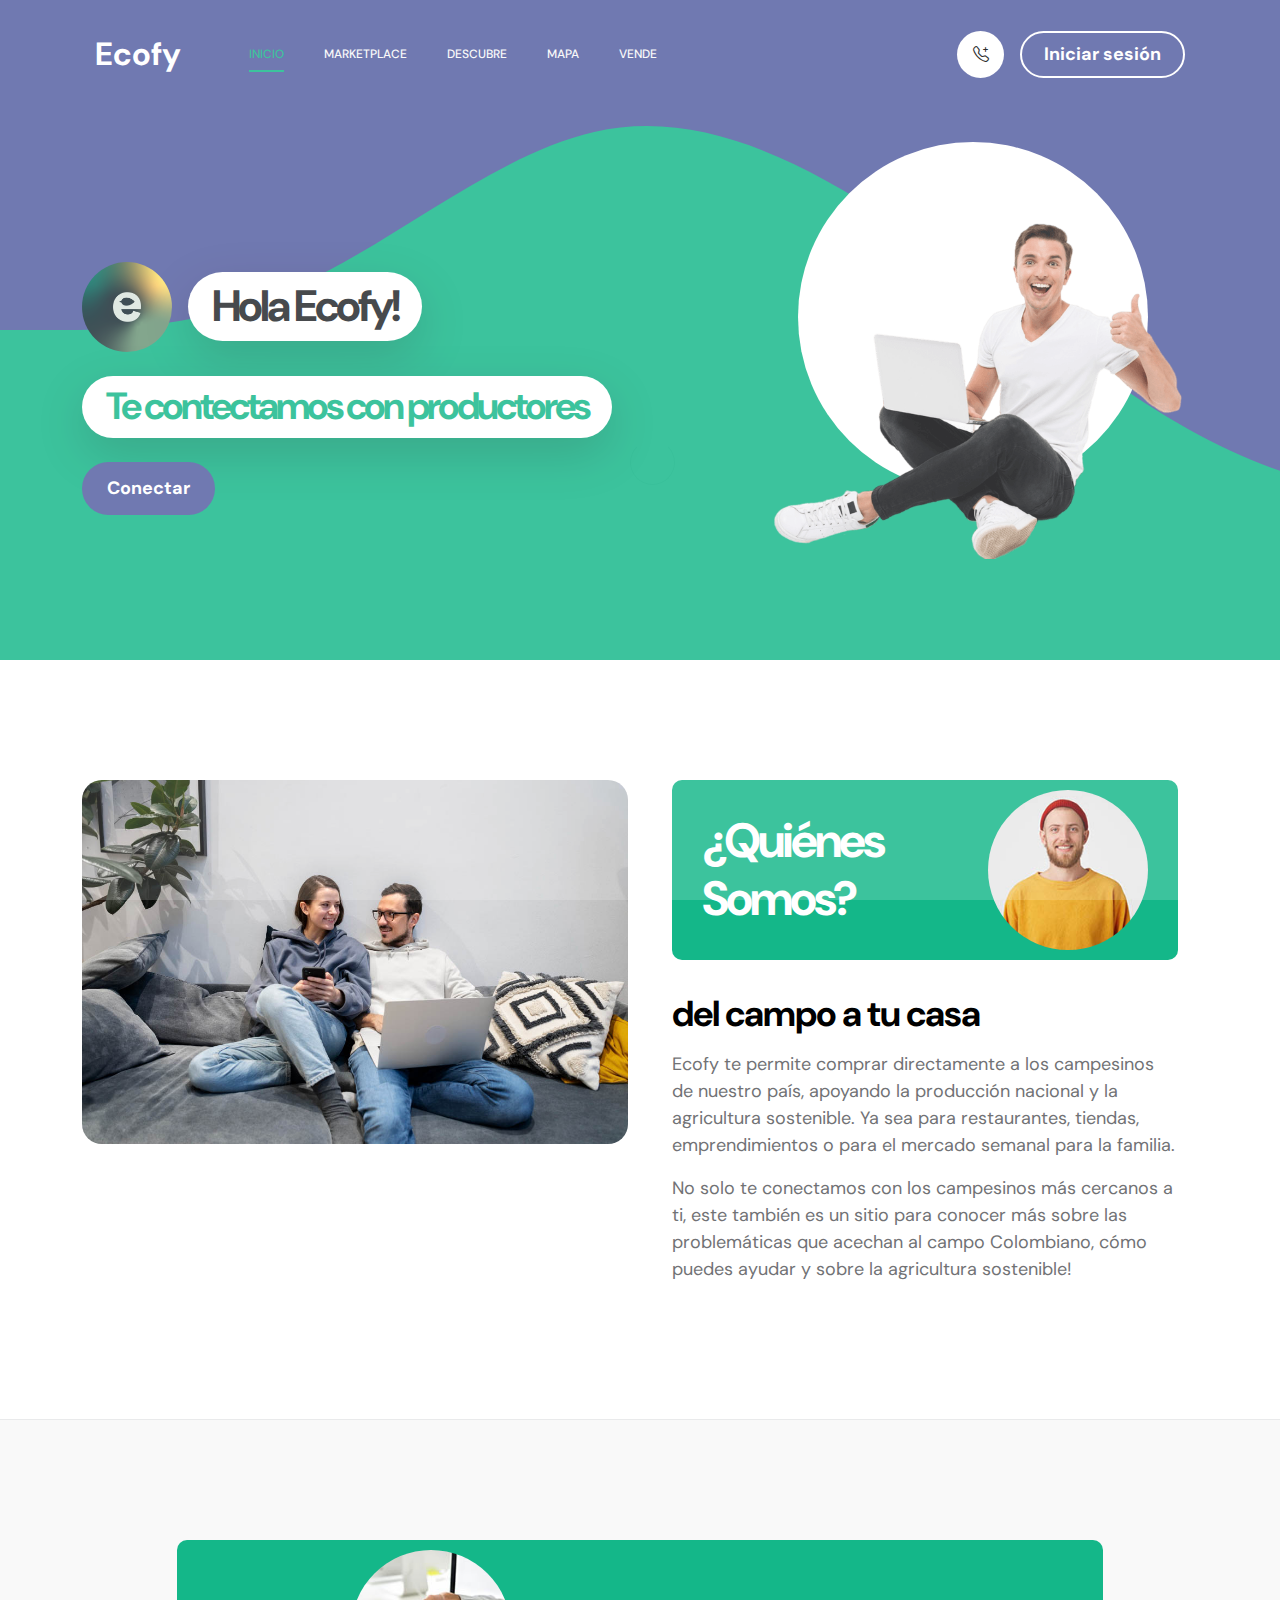
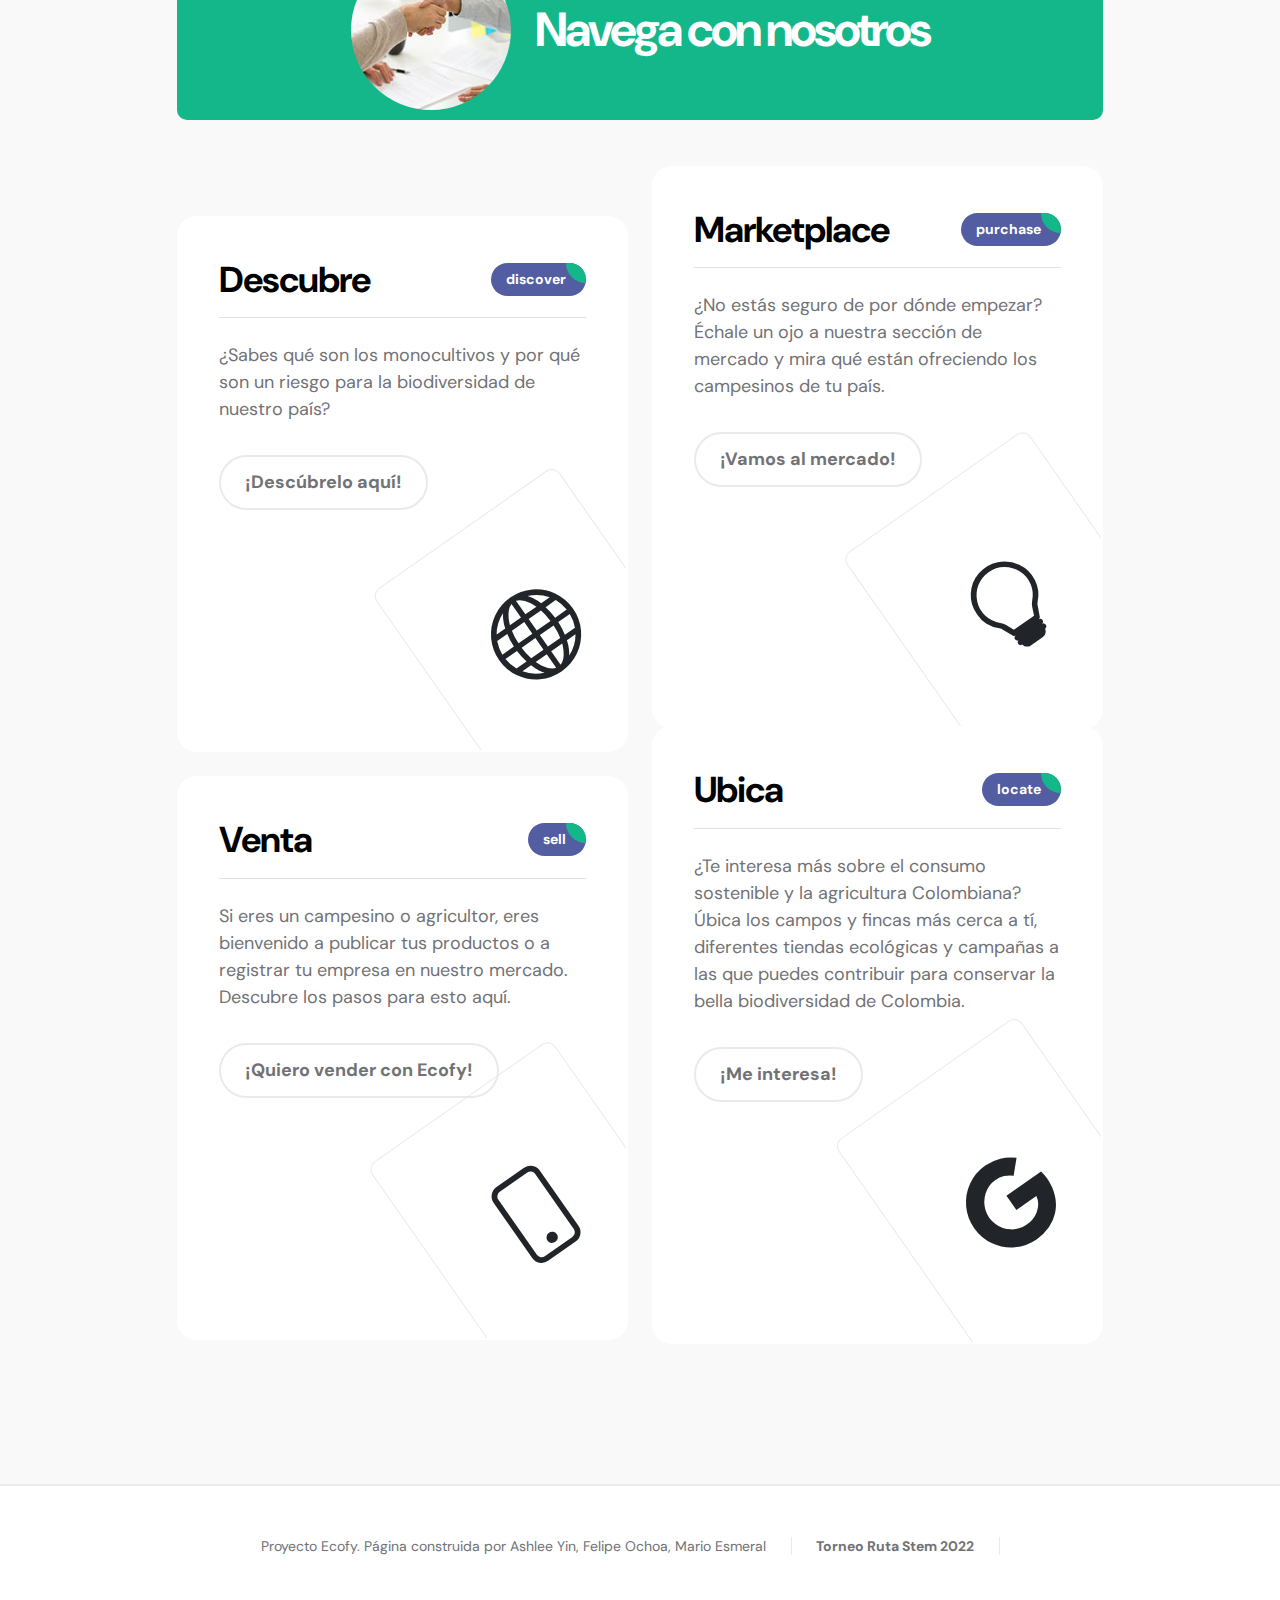
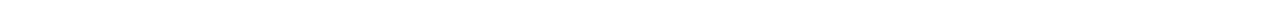
==== commit fdaedfef: "Merge branch 'main' of https://github.com/awangran/Ecofy" ====
--- a/index.html
+++ b/index.html
@@ -60,23 +60,23 @@
                 <div class="collapse navbar-collapse" id="navbarNav">
                     <ul class="navbar-nav ms-lg-5">
                         <li class="nav-item">
-                            <a class="nav-link click-scroll" href="#section_1">Inicio</a>
-                        </li>
-
-                        <li class="nav-item">
-                            <a class="nav-link click-scroll" href="#section_2">Marketplace</a>
-                        </li>
-
-                        <li class="nav-item">
-                            <a class="nav-link click-scroll" href="#section_3">Descubre</a>
-                        </li>
-
-                        <li class="nav-item">
-                            <a class="nav-link click-scroll" href="#section_4">Mapa</a>
-                        </li>
-
-                        <li class="nav-item">
-                            <a class="nav-link click-scroll" href="#section_5">Contacto</a>
+                            <a class="nav-link" href="index.html">Inicio</a>
+                        </li>
+
+                        <li class="nav-item">
+                            <a class="nav-link" href="marketplace.html">Marketplace</a>
+                        </li>
+
+                        <li class="nav-item">
+                            <a class="nav-link" href="descubre.html">Descubre</a>
+                        </li>
+
+                        <li class="nav-item">
+                            <a class="nav-link" href="mapa.html">Mapa</a>
+                        </li>
+
+                        <li class="nav-item">
+                            <a class="nav-link" href="vende.html">Vende</a>
                         </li>
                     </ul>
 
@@ -134,16 +134,16 @@
                             <div class="about-thumb">
 
                                 <div class="section-title-wrap d-flex justify-content-end align-items-center mb-4">
-                                    <h2 class="text-white me-4 mb-0">My Story</h2>
+                                    <h2 class="text-white me-4 mb-0">¿Quiénes Somos?</h2>
 
                                     <img src="images/happy-bearded-young-man.jpg" class="avatar-image img-fluid" alt="">
                                 </div>
 
-                                <h3 class="pt-2 mb-3">a little bit about Joshua</h3>
-
-                                <p>This one-page HTML portfolio is provided by <a href="https://templatemo.com" target="_blank">TemplateMo</a>. This layout is based on Bootstrap v5.1.3 CSS and JS libraries. Image credits go to <a href="https://unsplash.com" target="_blank">Unsplash</a> and <a href="https://freepik.com" target="_blank">FreePik</a> for images used in this page.</p>
-
-                                <p>You are allowed to use this template for your websites. You are not allowed to redistribute the template ZIP file on any other website. Please <a href="https://templatemo.com/contact" target="_blank">contact us</a> for more info.</p>
+                                <h3 class="pt-2 mb-3">del campo a tu casa</h3>
+
+                                <p>Ecofy te permite comprar directamente a los campesinos de nuestro país, apoyando la producción nacional y la agricultura sostenible. Ya sea para restaurantes, tiendas, emprendimientos o para el mercado semanal para la familia. </p>
+
+                                <p>No solo te conectamos con los campesinos más cercanos a ti, este también es un sitio para <a href="descubre.html" target="_blank"> conocer</a> más sobre las problemáticas que acechan al campo Colombiano, cómo puedes ayudar y sobre la agricultura sostenible!</p>
                             </div>
                         </div>
 
@@ -159,24 +159,24 @@
                             <div class="section-title-wrap d-flex justify-content-center align-items-center mb-5">
                                 <img src="images/handshake-man-woman-after-signing-business-contract-closeup.jpg" class="avatar-image img-fluid" alt="">
 
-                                <h2 class="text-white ms-4 mb-0">Services</h2>
+                                <h2 class="text-white ms-4 mb-0">Navega con nosotros</h2>
                             </div>
 
                             <div class="row pt-lg-5">
                                 <div class="col-lg-6 col-12">
                                     <div class="services-thumb">
                                         <div class="d-flex flex-wrap align-items-center border-bottom mb-4 pb-3">
-                                            <h3 class="mb-0">Websites</h3>
-
-                                            <div class="services-price-wrap ms-auto">
-                                                <p class="services-price-text mb-0">$2,400</p>
-                                                <div class="services-price-overlay"></div>
-                                            </div>
-                                        </div>
-
-                                        <p>You may want to explore Too CSS for great collection of free HTML CSS templates.</p>
-
-                                        <a href="#" class="custom-btn custom-border-btn btn mt-3">Discover More</a>
+                                            <h3 class="mb-0">Descubre</h3>
+
+                                            <div class="services-price-wrap ms-auto">
+                                                <p class="services-price-text mb-0">discover</p>
+                                                <div class="services-price-overlay"></div>
+                                            </div>
+                                        </div>
+
+                                        <p>¿Sabes qué son los monocultivos y por qué son un riesgo para la biodiversidad de nuestro país?</p>
+
+                                        <a href="descubre.html" class="custom-btn custom-border-btn btn mt-3">¡Descúbrelo aquí!</a>
 
                                         <div class="services-icon-wrap d-flex justify-content-center align-items-center">
                                             <i class="services-icon bi-globe"></i>
@@ -187,17 +187,17 @@
                                 <div class="col-lg-6 col-12">
                                     <div class="services-thumb services-thumb-up">
                                         <div class="d-flex flex-wrap align-items-center border-bottom mb-4 pb-3">
-                                            <h3 class="mb-0">Branding</h3>
-
-                                            <div class="services-price-wrap ms-auto">
-                                                <p class="services-price-text mb-0">$1,200</p>
-                                                <div class="services-price-overlay"></div>
-                                            </div>
-                                        </div>
-
-                                        <p>You can explore more CSS templates on TemplateMo website by browsing through different tags.</p>
-
-                                        <a href="#" class="custom-btn custom-border-btn btn mt-3">Discover More</a>
+                                            <h3 class="mb-0">Marketplace</h3>
+
+                                            <div class="services-price-wrap ms-auto">
+                                                <p class="services-price-text mb-0">purchase</p>
+                                                <div class="services-price-overlay"></div>
+                                            </div>
+                                        </div>
+
+                                        <p>¿No estás seguro de por dónde empezar? Échale un ojo a nuestra sección de mercado y mira qué están ofreciendo los campesinos de tu país.</p>
+
+                                        <a href="marketplace.html" class="custom-btn custom-border-btn btn mt-3">¡Vamos al mercado!</a>
 
                                         <div class="services-icon-wrap d-flex justify-content-center align-items-center">
                                             <i class="services-icon bi-lightbulb"></i>
@@ -208,17 +208,17 @@
                                 <div class="col-lg-6 col-12">
                                     <div class="services-thumb">
                                         <div class="d-flex flex-wrap align-items-center border-bottom mb-4 pb-3">
-                                            <h3 class="mb-0">Ecommerce</h3>
-
-                                            <div class="services-price-wrap ms-auto">
-                                                <p class="services-price-text mb-0">$3,600</p>
-                                                <div class="services-price-overlay"></div>
-                                            </div>
-                                        </div>
-
-                                        <p>If you need a customized ecommerce website for your business, feel free to discuss with me.</p>
-
-                                        <a href="#" class="custom-btn custom-border-btn btn mt-3">Discover More</a>
+                                            <h3 class="mb-0">Venta</h3>
+
+                                            <div class="services-price-wrap ms-auto">
+                                                <p class="services-price-text mb-0">sell</p>
+                                                <div class="services-price-overlay"></div>
+                                            </div>
+                                        </div>
+
+                                        <p>Si eres un campesino o agricultor, eres bienvenido a publicar tus productos o a registrar tu empresa en nuestro mercado. Descubre los pasos para esto aquí.</p>
+
+                                        <a href="vende.html" class="custom-btn custom-border-btn btn mt-3">¡Quiero vender con Ecofy!</a>
 
                                         <div class="services-icon-wrap d-flex justify-content-center align-items-center">
                                             <i class="services-icon bi-phone"></i>
@@ -229,17 +229,17 @@
                                 <div class="col-lg-6 col-12">
                                     <div class="services-thumb services-thumb-up">
                                         <div class="d-flex flex-wrap align-items-center border-bottom mb-4 pb-3">
-                                            <h3 class="mb-0">SEO</h3>
-
-                                            <div class="services-price-wrap ms-auto">
-                                                <p class="services-price-text mb-0">$1,450</p>
-                                                <div class="services-price-overlay"></div>
-                                            </div>
-                                        </div>
-
-                                        <p>To list your website first on any search engine, we will work together. First Portfolio is one-page CSS Template for free download.</p>
-
-                                        <a href="#" class="custom-btn custom-border-btn btn mt-3">Discover More</a>
+                                            <h3 class="mb-0">Ubica</h3>
+
+                                            <div class="services-price-wrap ms-auto">
+                                                <p class="services-price-text mb-0">locate</p>
+                                                <div class="services-price-overlay"></div>
+                                            </div>
+                                        </div>
+
+                                        <p>¿Te interesa más sobre el consumo sostenible y la agricultura Colombiana? Úbica los campos y fincas más cerca a tí, diferentes tiendas ecológicas y campañas a las que puedes contribuir para conservar la bella biodiversidad de Colombia.</p>
+
+                                        <a href="mapa.html" class="custom-btn custom-border-btn btn mt-3">¡Me interesa!</a>
 
                                         <div class="services-icon-wrap d-flex justify-content-center align-items-center">
                                             <i class="services-icon bi-google"></i>
@@ -247,213 +247,6 @@
                                     </div>
                                 </div>
                             </div>
-                        </div>
-                    </div>
-                </div>
-            </section>
-
-
-            <section class="projects section-padding" id="section_4">
-                <div class="container">
-                    <div class="row">
-
-                        <div class="col-lg-8 col-md-8 col-12 ms-auto">
-                            <div class="section-title-wrap d-flex justify-content-center align-items-center mb-4">
-                                <img src="images/white-desk-work-study-aesthetics.jpg" class="avatar-image img-fluid" alt="">
-
-                                <h2 class="text-white ms-4 mb-0">Projects</h2>
-                            </div>
-                        </div>
-
-                        <div class="clearfix"></div>
-
-                        <div class="col-lg-4 col-md-6 col-12">
-                            <div class="projects-thumb">
-                                <div class="projects-info">
-                                    <small class="projects-tag">Branding</small>
-
-                                    <h3 class="projects-title">Zoik agency</h3>
-                                </div>
-
-                                <a href="images/projects/nikhil-KO4io-eCAXA-unsplash.jpg" class="popup-image">
-                                    <img src="images/projects/nikhil-KO4io-eCAXA-unsplash.jpg" class="projects-image img-fluid" alt="">
-                                </a>
-                            </div>
-                        </div>
-
-                        <div class="col-lg-4 col-md-6 col-12">
-                            <div class="projects-thumb">
-                                <div class="projects-info">
-                                    <small class="projects-tag">Photography</small>
-
-                                    <h3 class="projects-title">The Watch</h3>
-                                </div>
-
-                                <a href="images/projects/the-5th-IQYR7N67dhM-unsplash.jpg" class="popup-image">
-                                    <img src="images/projects/the-5th-IQYR7N67dhM-unsplash.jpg" class="projects-image img-fluid" alt="">
-                                </a>
-                            </div>
-                        </div>
-
-                        <div class="col-lg-4 col-md-6 col-12">
-                            <div class="projects-thumb">
-                                <div class="projects-info">
-                                    <small class="projects-tag">Website</small>
-
-                                    <h3 class="projects-title">Polo</h3>
-                                </div>
-
-                                <a href="images/projects/true-agency-9Bjog5FZ-oc-unsplash.jpg" class="popup-image">
-                                    <img src="images/projects/true-agency-9Bjog5FZ-oc-unsplash.jpg" class="projects-image img-fluid" alt="">
-                                </a>
-                            </div>
-                        </div>
-
-                    </div>
-                </div>
-            </section>
-
-            <section class="contact section-padding" id="section_5">
-                    <div class="container">
-                        <div class="row">
-
-                            <div class="col-lg-6 col-md-8 col-12">
-                                <div class="section-title-wrap d-flex justify-content-center align-items-center mb-5">
-                                    <img src="images/aerial-view-man-using-computer-laptop-wooden-table.jpg" class="avatar-image img-fluid" alt="">
-
-                                    <h2 class="text-white ms-4 mb-0">Say Hi</h2>
-                                </div>
-                            </div>
-
-                            <div class="clearfix"></div>
-
-                            <div class="col-lg-3 col-md-6 col-12 pe-lg-0">
-                                <div class="contact-info contact-info-border-start d-flex flex-column">
-                                    <!--
-                                    <strong class="site-footer-title d-block mb-3">Services</strong>
-                                    <ul class="footer-menu">
-                                        <li class="footer-menu-item"><a href="#" class="footer-menu-link">Websites</a></li>
-
-                                        <li class="footer-menu-item"><a href="#" class="footer-menu-link">Branding</a></li>
-
-                                        <li class="footer-menu-item"><a href="#" class="footer-menu-link">Ecommerce</a></li>
-
-                                        <li class="footer-menu-item"><a href="#" class="footer-menu-link">SEO</a></li>
-                                    </ul>
-                                    -->
-
-                                    <strong class="site-footer-title d-block mt-4 mb-3">Redes sociales</strong>
-
-                                    <ul class="social-icon">
-
-                                        <li class="social-icon-item"><a target="_blank" href="https://instagram.com/eco.fy" class="social-icon-link bi-instagram"></a></li>
-                                    </ul>
-
-                                    
-                                    <!--
-                                    <strong class="site-footer-title d-block mt-4 mb-3">Start a project</strong>
-
-                                    <p class="mb-0">I’m available for freelance projects</p>
-                                     -->
-                                </div>
-                               
-                            </div>
-                        
-
-                            <div class="col-lg-3 col-md-6 col-12 ps-lg-0">
-                                <div class="contact-info d-flex flex-column">
-                                    <!--
-                                    <strong class="site-footer-title d-block mb-3">About</strong>
-
-                                    <p class="mb-2">
-                                        Joshua is a professional web developer. Feel free to get in touch with me.
-                              </p>
-                            -->
-
-                                    <strong class="site-footer-title d-block mt-4 mb-3">Correo electrónico</strong>
-
-                                    <p>
-                                        <a href="mailto:hello@josh.design">
-                                            inquiries.ecommerce@gmail.com
-                                        </a>
-                                    </p>
-                                    <!--
-                                    <strong class="site-footer-title d-block mt-4 mb-3">Call</strong>
-                                    
-                                    <p class="mb-0">
-                                        <a href="tel: 120-240-9600">
-                                            120-240-9600
-                                        </a>
-                                    </p>
-                                    -->
-                                </div>
-                            </div>
-
-                            <div class="col-lg-6 col-12 mt-5 mt-lg-0">
-                                <form action="#" method="get" class="custom-form contact-form" role="form">
-                                    <div class="row">
-                                        <div class="col-lg-6 col-md-6 col-12">
-                                            <div class="form-floating">
-                                                <input type="text" name="name" id="name" class="form-control" placeholder="Nombre" required="">
-                                                
-                                                <label for="floatingInput">Nombre</label>
-                                            </div>
-                                        </div>
-
-                                        <div class="col-lg-6 col-md-6 col-12"> 
-                                            <div class="form-floating">
-                                                <input type="email" name="email" id="email" pattern="[^ @]*@[^ @]*" class="form-control" placeholder="Correo electrónico" required="">
-                                                
-                                                <label for="floatingInput">Correo electrónico</label>
-                                            </div>
-
-                                            <div class="form-floating">
-                                                <input type="checkbox"><label for="floatingInput">Quiero suscribirme al newsletter</label>
-                                            </div>
-                                        </div>
-
-                                
-
-                                        <div class="col-lg-3 col-md-6 col-6">
-                                            <div class="form-check form-check-inline">
-                                                <input name="website" type="checkbox" class="form-check-input" id="inlineCheckbox1" value="1">
-
-                                                <label class="form-check-label" for="inlineCheckbox1">
-                                                    <!-- <i class="bi-globe form-check-icon"></i> -->
-                                                    <span class="form-check-label-text">Cliente</span>
-                                                </label>
-                                          </div>
-                                        </div>
-
-                                        <div class="col-lg-3 col-md-6 col-6">
-                                            <div class="form-check form-check-inline">
-                                                <input name="branding" type="checkbox" class="form-check-input" id="inlineCheckbox2" value="1">
-
-                                                <label class="form-check-label" for="inlineCheckbox2">
-                                                    <!-- <i class="bi-lightbulb form-check-icon"></i> -->
-                                                    <span class="form-check-label-text">Vendedor</span>
-                                                </label>
-                                            </div>
-                                        </div>
-
-                                       <!--
-                                        <div class="col-lg-12 col-12">
-                                            <div class="form-floating">
-                                                <textarea class="form-control" id="message" name="message" placeholder="Tell me about the project"></textarea>
-                                                
-                                                <label for="floatingTextarea">Tell me about the project</label>
-                                            </div>
-                                        </div>
-                                        -->
-
-                                        <div class="col-lg-3 col-12 ms-auto">
-                                            <button type="submit" class="form-control">Iniciar sesión</button>
-                                        </div>
-
-                                    </div>
-                                </form>
-                            </div>
-
                         </div>
                     </div>
                 </div>
@@ -468,7 +261,9 @@
                     <div class="col-lg-12 col-12">
                         <div class="copyright-text-wrap">
                             <p class="mb-0">
-                                <span class="copyright-text">Proyecto desarrollado por <a href="#">Ashlee Yin y Felipe Ochoa</a></span>
+                                <span class="copyright-text">Proyecto Ecofy. Página construida por Ashlee Yin, Felipe Ochoa, Mario Esmeral<a href="#"></a></span>
+                                
+                                <span class="copyright-text"><b>Torneo Ruta Stem 2022</b></span>
                             </p>
                         </div>
                     </div>
--- a/css/templatemo-first-portfolio-style.css
+++ b/css/templatemo-first-portfolio-style.css
@@ -1185,3 +1185,6 @@
   }
 }
 
+#nav2{
+  color: #717275;
+}
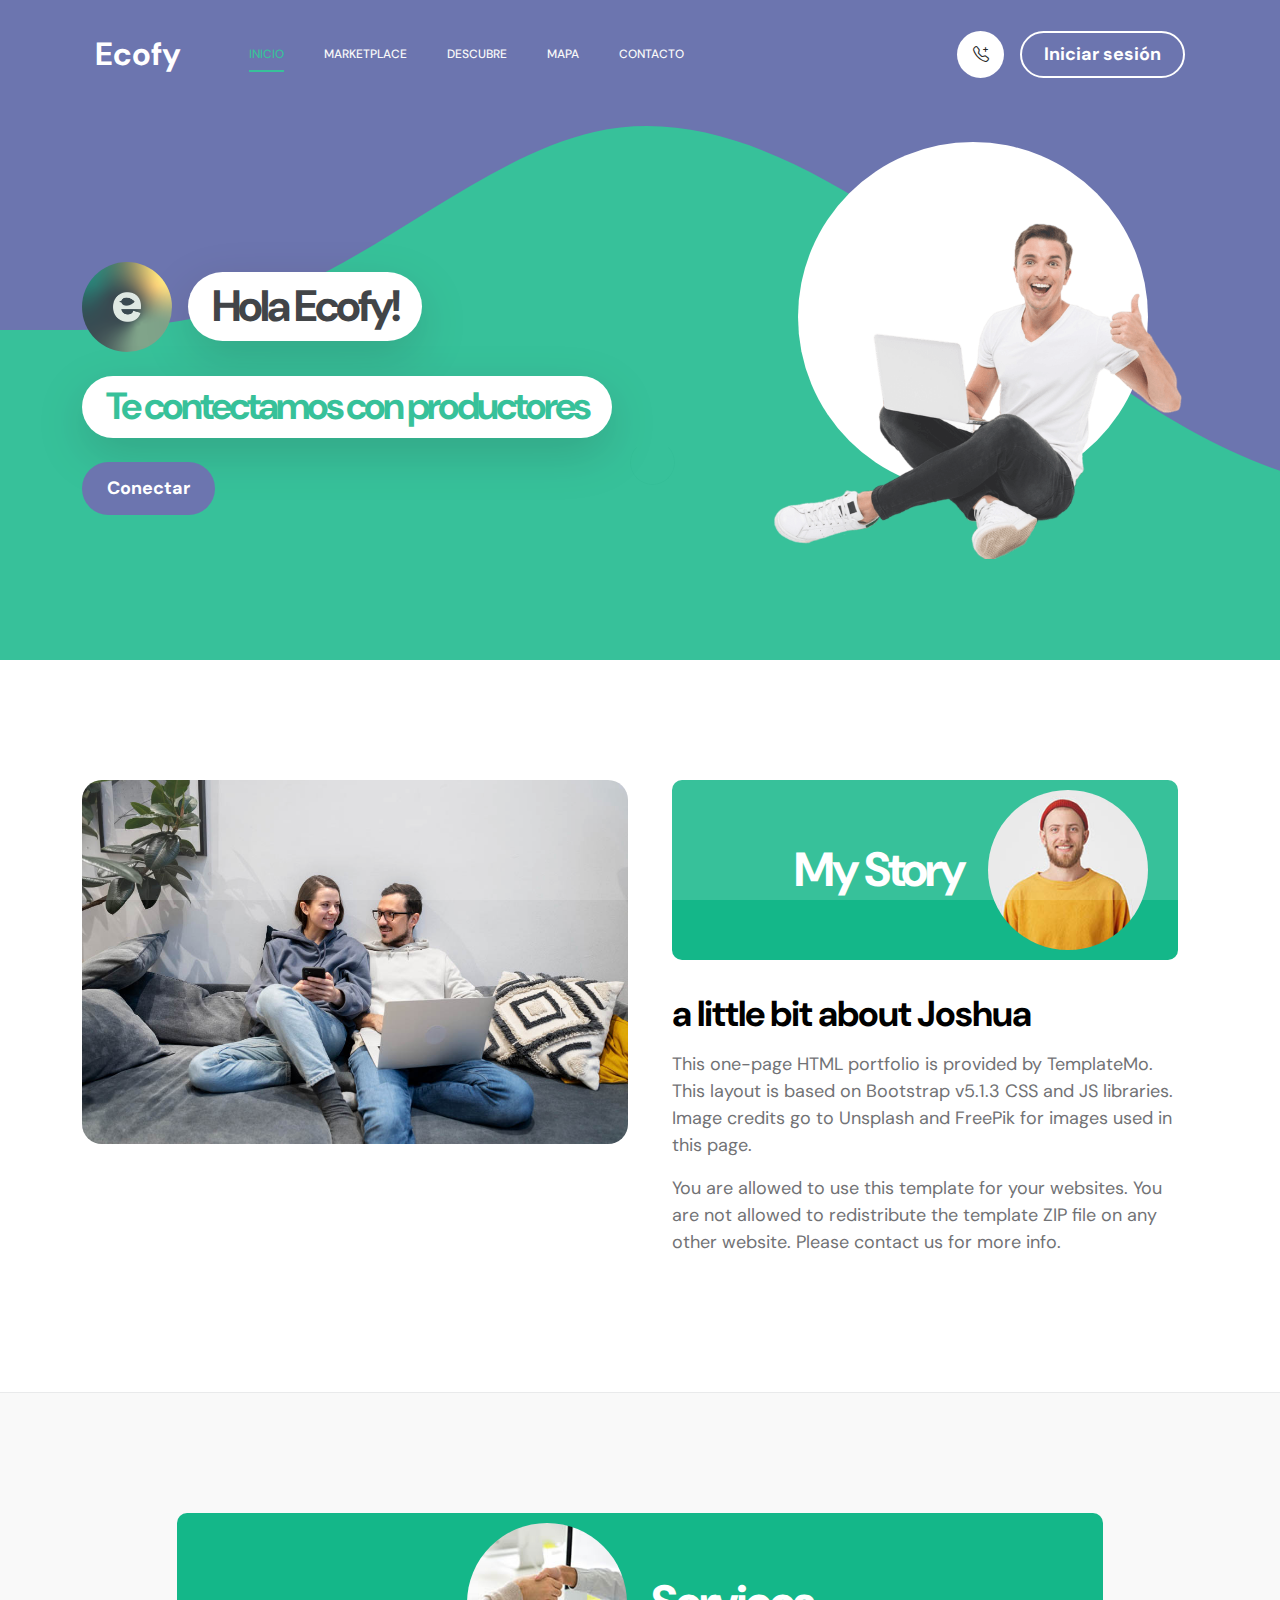
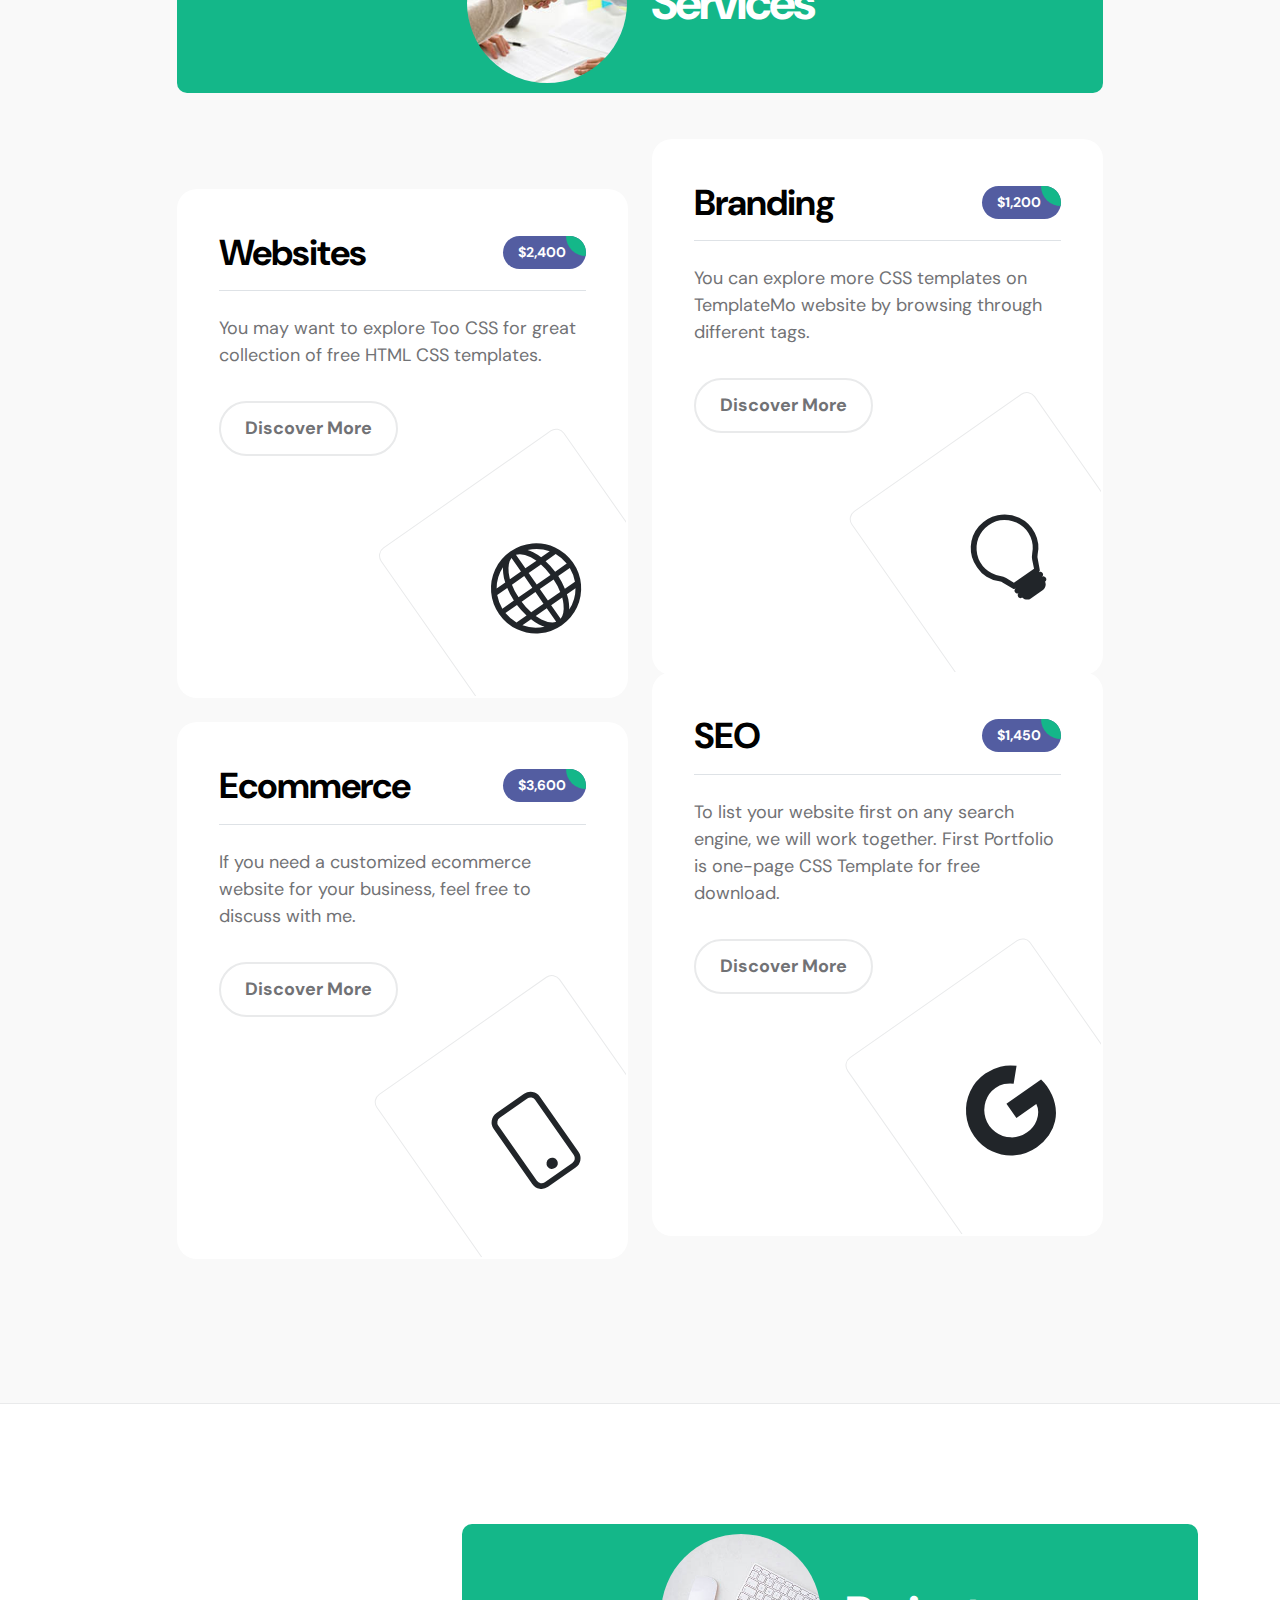
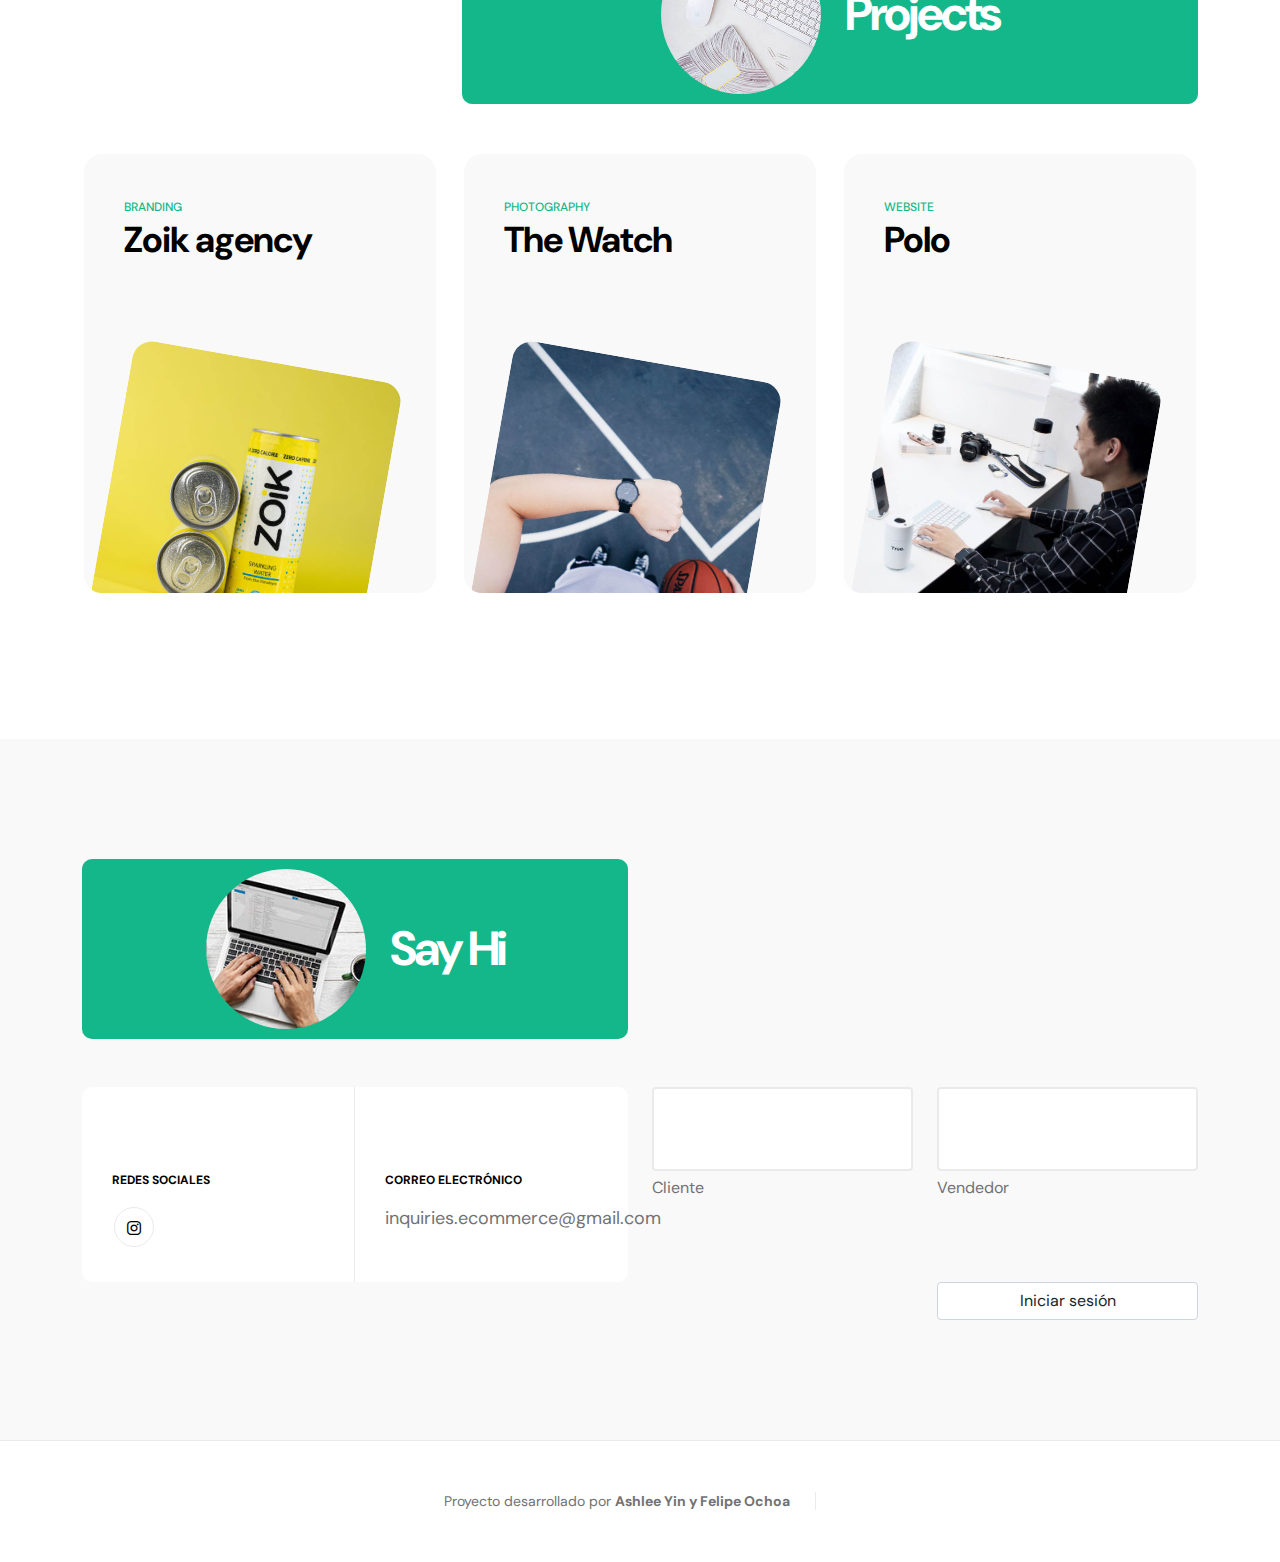
==== commit 603b360d: "forms en descubre" ====
--- a/index.html
+++ b/index.html
@@ -60,23 +60,23 @@
                 <div class="collapse navbar-collapse" id="navbarNav">
                     <ul class="navbar-nav ms-lg-5">
                         <li class="nav-item">
-                            <a class="nav-link" href="index.html">Inicio</a>
+                            <a class="nav-link click-scroll" href="#section_1">Inicio</a>
                         </li>
 
                         <li class="nav-item">
-                            <a class="nav-link" href="marketplace.html">Marketplace</a>
+                            <a class="nav-link click-scroll" href="#section_2">Marketplace</a>
                         </li>
 
                         <li class="nav-item">
-                            <a class="nav-link" href="descubre.html">Descubre</a>
+                            <a class="nav-link click-scroll" href="#section_3">Descubre</a>
                         </li>
 
                         <li class="nav-item">
-                            <a class="nav-link" href="mapa.html">Mapa</a>
+                            <a class="nav-link click-scroll" href="#section_4">Mapa</a>
                         </li>
 
                         <li class="nav-item">
-                            <a class="nav-link" href="vende.html">Vende</a>
+                            <a class="nav-link click-scroll" href="#section_5">Contacto</a>
                         </li>
                     </ul>
 
@@ -134,16 +134,16 @@
                             <div class="about-thumb">
 
                                 <div class="section-title-wrap d-flex justify-content-end align-items-center mb-4">
-                                    <h2 class="text-white me-4 mb-0">¿Quiénes Somos?</h2>
+                                    <h2 class="text-white me-4 mb-0">My Story</h2>
 
                                     <img src="images/happy-bearded-young-man.jpg" class="avatar-image img-fluid" alt="">
                                 </div>
 
-                                <h3 class="pt-2 mb-3">del campo a tu casa</h3>
-
-                                <p>Ecofy te permite comprar directamente a los campesinos de nuestro país, apoyando la producción nacional y la agricultura sostenible. Ya sea para restaurantes, tiendas, emprendimientos o para el mercado semanal para la familia. </p>
-
-                                <p>No solo te conectamos con los campesinos más cercanos a ti, este también es un sitio para <a href="descubre.html" target="_blank"> conocer</a> más sobre las problemáticas que acechan al campo Colombiano, cómo puedes ayudar y sobre la agricultura sostenible!</p>
+                                <h3 class="pt-2 mb-3">a little bit about Joshua</h3>
+
+                                <p>This one-page HTML portfolio is provided by <a href="https://templatemo.com" target="_blank">TemplateMo</a>. This layout is based on Bootstrap v5.1.3 CSS and JS libraries. Image credits go to <a href="https://unsplash.com" target="_blank">Unsplash</a> and <a href="https://freepik.com" target="_blank">FreePik</a> for images used in this page.</p>
+
+                                <p>You are allowed to use this template for your websites. You are not allowed to redistribute the template ZIP file on any other website. Please <a href="https://templatemo.com/contact" target="_blank">contact us</a> for more info.</p>
                             </div>
                         </div>
 
@@ -159,24 +159,24 @@
                             <div class="section-title-wrap d-flex justify-content-center align-items-center mb-5">
                                 <img src="images/handshake-man-woman-after-signing-business-contract-closeup.jpg" class="avatar-image img-fluid" alt="">
 
-                                <h2 class="text-white ms-4 mb-0">Navega con nosotros</h2>
+                                <h2 class="text-white ms-4 mb-0">Services</h2>
                             </div>
 
                             <div class="row pt-lg-5">
                                 <div class="col-lg-6 col-12">
                                     <div class="services-thumb">
                                         <div class="d-flex flex-wrap align-items-center border-bottom mb-4 pb-3">
-                                            <h3 class="mb-0">Descubre</h3>
+                                            <h3 class="mb-0">Websites</h3>
 
                                             <div class="services-price-wrap ms-auto">
-                                                <p class="services-price-text mb-0">discover</p>
+                                                <p class="services-price-text mb-0">$2,400</p>
                                                 <div class="services-price-overlay"></div>
                                             </div>
                                         </div>
 
-                                        <p>¿Sabes qué son los monocultivos y por qué son un riesgo para la biodiversidad de nuestro país?</p>
-
-                                        <a href="descubre.html" class="custom-btn custom-border-btn btn mt-3">¡Descúbrelo aquí!</a>
+                                        <p>You may want to explore Too CSS for great collection of free HTML CSS templates.</p>
+
+                                        <a href="#" class="custom-btn custom-border-btn btn mt-3">Discover More</a>
 
                                         <div class="services-icon-wrap d-flex justify-content-center align-items-center">
                                             <i class="services-icon bi-globe"></i>
@@ -187,17 +187,17 @@
                                 <div class="col-lg-6 col-12">
                                     <div class="services-thumb services-thumb-up">
                                         <div class="d-flex flex-wrap align-items-center border-bottom mb-4 pb-3">
-                                            <h3 class="mb-0">Marketplace</h3>
+                                            <h3 class="mb-0">Branding</h3>
 
                                             <div class="services-price-wrap ms-auto">
-                                                <p class="services-price-text mb-0">purchase</p>
+                                                <p class="services-price-text mb-0">$1,200</p>
                                                 <div class="services-price-overlay"></div>
                                             </div>
                                         </div>
 
-                                        <p>¿No estás seguro de por dónde empezar? Échale un ojo a nuestra sección de mercado y mira qué están ofreciendo los campesinos de tu país.</p>
-
-                                        <a href="marketplace.html" class="custom-btn custom-border-btn btn mt-3">¡Vamos al mercado!</a>
+                                        <p>You can explore more CSS templates on TemplateMo website by browsing through different tags.</p>
+
+                                        <a href="#" class="custom-btn custom-border-btn btn mt-3">Discover More</a>
 
                                         <div class="services-icon-wrap d-flex justify-content-center align-items-center">
                                             <i class="services-icon bi-lightbulb"></i>
@@ -208,17 +208,17 @@
                                 <div class="col-lg-6 col-12">
                                     <div class="services-thumb">
                                         <div class="d-flex flex-wrap align-items-center border-bottom mb-4 pb-3">
-                                            <h3 class="mb-0">Venta</h3>
+                                            <h3 class="mb-0">Ecommerce</h3>
 
                                             <div class="services-price-wrap ms-auto">
-                                                <p class="services-price-text mb-0">sell</p>
+                                                <p class="services-price-text mb-0">$3,600</p>
                                                 <div class="services-price-overlay"></div>
                                             </div>
                                         </div>
 
-                                        <p>Si eres un campesino o agricultor, eres bienvenido a publicar tus productos o a registrar tu empresa en nuestro mercado. Descubre los pasos para esto aquí.</p>
-
-                                        <a href="vende.html" class="custom-btn custom-border-btn btn mt-3">¡Quiero vender con Ecofy!</a>
+                                        <p>If you need a customized ecommerce website for your business, feel free to discuss with me.</p>
+
+                                        <a href="#" class="custom-btn custom-border-btn btn mt-3">Discover More</a>
 
                                         <div class="services-icon-wrap d-flex justify-content-center align-items-center">
                                             <i class="services-icon bi-phone"></i>
@@ -229,17 +229,17 @@
                                 <div class="col-lg-6 col-12">
                                     <div class="services-thumb services-thumb-up">
                                         <div class="d-flex flex-wrap align-items-center border-bottom mb-4 pb-3">
-                                            <h3 class="mb-0">Ubica</h3>
+                                            <h3 class="mb-0">SEO</h3>
 
                                             <div class="services-price-wrap ms-auto">
-                                                <p class="services-price-text mb-0">locate</p>
+                                                <p class="services-price-text mb-0">$1,450</p>
                                                 <div class="services-price-overlay"></div>
                                             </div>
                                         </div>
 
-                                        <p>¿Te interesa más sobre el consumo sostenible y la agricultura Colombiana? Úbica los campos y fincas más cerca a tí, diferentes tiendas ecológicas y campañas a las que puedes contribuir para conservar la bella biodiversidad de Colombia.</p>
-
-                                        <a href="mapa.html" class="custom-btn custom-border-btn btn mt-3">¡Me interesa!</a>
+                                        <p>To list your website first on any search engine, we will work together. First Portfolio is one-page CSS Template for free download.</p>
+
+                                        <a href="#" class="custom-btn custom-border-btn btn mt-3">Discover More</a>
 
                                         <div class="services-icon-wrap d-flex justify-content-center align-items-center">
                                             <i class="services-icon bi-google"></i>
@@ -247,6 +247,191 @@
                                     </div>
                                 </div>
                             </div>
+                        </div>
+                    </div>
+                </div>
+            </section>
+
+
+            <section class="projects section-padding" id="section_4">
+                <div class="container">
+                    <div class="row">
+
+                        <div class="col-lg-8 col-md-8 col-12 ms-auto">
+                            <div class="section-title-wrap d-flex justify-content-center align-items-center mb-4">
+                                <img src="images/white-desk-work-study-aesthetics.jpg" class="avatar-image img-fluid" alt="">
+
+                                <h2 class="text-white ms-4 mb-0">Projects</h2>
+                            </div>
+                        </div>
+
+                        <div class="clearfix"></div>
+
+                        <div class="col-lg-4 col-md-6 col-12">
+                            <div class="projects-thumb">
+                                <div class="projects-info">
+                                    <small class="projects-tag">Branding</small>
+
+                                    <h3 class="projects-title">Zoik agency</h3>
+                                </div>
+
+                                <a href="images/projects/nikhil-KO4io-eCAXA-unsplash.jpg" class="popup-image">
+                                    <img src="images/projects/nikhil-KO4io-eCAXA-unsplash.jpg" class="projects-image img-fluid" alt="">
+                                </a>
+                            </div>
+                        </div>
+
+                        <div class="col-lg-4 col-md-6 col-12">
+                            <div class="projects-thumb">
+                                <div class="projects-info">
+                                    <small class="projects-tag">Photography</small>
+
+                                    <h3 class="projects-title">The Watch</h3>
+                                </div>
+
+                                <a href="images/projects/the-5th-IQYR7N67dhM-unsplash.jpg" class="popup-image">
+                                    <img src="images/projects/the-5th-IQYR7N67dhM-unsplash.jpg" class="projects-image img-fluid" alt="">
+                                </a>
+                            </div>
+                        </div>
+
+                        <div class="col-lg-4 col-md-6 col-12">
+                            <div class="projects-thumb">
+                                <div class="projects-info">
+                                    <small class="projects-tag">Website</small>
+
+                                    <h3 class="projects-title">Polo</h3>
+                                </div>
+
+                                <a href="images/projects/true-agency-9Bjog5FZ-oc-unsplash.jpg" class="popup-image">
+                                    <img src="images/projects/true-agency-9Bjog5FZ-oc-unsplash.jpg" class="projects-image img-fluid" alt="">
+                                </a>
+                            </div>
+                        </div>
+
+                    </div>
+                </div>
+            </section>
+
+            <section class="contact section-padding" id="section_5">
+                    <div class="container">
+                        <div class="row">
+
+                            <div class="col-lg-6 col-md-8 col-12">
+                                <div class="section-title-wrap d-flex justify-content-center align-items-center mb-5">
+                                    <img src="images/aerial-view-man-using-computer-laptop-wooden-table.jpg" class="avatar-image img-fluid" alt="">
+
+                                    <h2 class="text-white ms-4 mb-0">Say Hi</h2>
+                                </div>
+                            </div>
+
+                            <div class="clearfix"></div>
+
+                            <div class="col-lg-3 col-md-6 col-12 pe-lg-0">
+                                <div class="contact-info contact-info-border-start d-flex flex-column">
+                                    <!--
+                                    <strong class="site-footer-title d-block mb-3">Services</strong>
+                                    <ul class="footer-menu">
+                                        <li class="footer-menu-item"><a href="#" class="footer-menu-link">Websites</a></li>
+
+                                        <li class="footer-menu-item"><a href="#" class="footer-menu-link">Branding</a></li>
+
+                                        <li class="footer-menu-item"><a href="#" class="footer-menu-link">Ecommerce</a></li>
+
+                                        <li class="footer-menu-item"><a href="#" class="footer-menu-link">SEO</a></li>
+                                    </ul>
+                                    -->
+
+                                    <strong class="site-footer-title d-block mt-4 mb-3">Redes sociales</strong>
+
+                                    <ul class="social-icon">
+
+                                        <li class="social-icon-item"><a target="_blank" href="https://instagram.com/eco.fy" class="social-icon-link bi-instagram"></a></li>
+                                    </ul>
+
+                                    
+                                    <!--
+                                    <strong class="site-footer-title d-block mt-4 mb-3">Start a project</strong>
+
+                                    <p class="mb-0">I’m available for freelance projects</p>
+                                     -->
+                                </div>
+                               
+                            </div>
+                        
+
+                            <div class="col-lg-3 col-md-6 col-12 ps-lg-0">
+                                <div class="contact-info d-flex flex-column">
+                                    <!--
+                                    <strong class="site-footer-title d-block mb-3">About</strong>
+
+                                    <p class="mb-2">
+                                        Joshua is a professional web developer. Feel free to get in touch with me.
+                              </p>
+                            -->
+
+                                    <strong class="site-footer-title d-block mt-4 mb-3">Correo electrónico</strong>
+
+                                    <p>
+                                        <a href="mailto:hello@josh.design">
+                                            inquiries.ecommerce@gmail.com
+                                        </a>
+                                    </p>
+                                    <!--
+                                    <strong class="site-footer-title d-block mt-4 mb-3">Call</strong>
+                                    
+                                    <p class="mb-0">
+                                        <a href="tel: 120-240-9600">
+                                            120-240-9600
+                                        </a>
+                                    </p>
+                                    -->
+                                </div>
+                            </div>
+
+                            
+                                
+
+                                        <div class="col-lg-3 col-md-6 col-6">
+                                            <div class="form-check form-check-inline">
+                                                <input name="website" type="checkbox" class="form-check-input" id="inlineCheckbox1" value="1">
+
+                                                <label class="form-check-label" for="inlineCheckbox1">
+                                                    <!-- <i class="bi-globe form-check-icon"></i> -->
+                                                    <span class="form-check-label-text">Cliente</span>
+                                                </label>
+                                          </div>
+                                        </div>
+
+                                        <div class="col-lg-3 col-md-6 col-6">
+                                            <div class="form-check form-check-inline">
+                                                <input name="branding" type="checkbox" class="form-check-input" id="inlineCheckbox2" value="1">
+
+                                                <label class="form-check-label" for="inlineCheckbox2">
+                                                    <!-- <i class="bi-lightbulb form-check-icon"></i> -->
+                                                    <span class="form-check-label-text">Vendedor</span>
+                                                </label>
+                                            </div>
+                                        </div>
+
+                                       <!--
+                                        <div class="col-lg-12 col-12">
+                                            <div class="form-floating">
+                                                <textarea class="form-control" id="message" name="message" placeholder="Tell me about the project"></textarea>
+                                                
+                                                <label for="floatingTextarea">Tell me about the project</label>
+                                            </div>
+                                        </div>
+                                        -->
+
+                                        <div class="col-lg-3 col-12 ms-auto">
+                                            <button type="submit" class="form-control">Iniciar sesión</button>
+                                        </div>
+
+                                    </div>
+                                </form>
+                            </div>
+
                         </div>
                     </div>
                 </div>
@@ -261,9 +446,7 @@
                     <div class="col-lg-12 col-12">
                         <div class="copyright-text-wrap">
                             <p class="mb-0">
-                                <span class="copyright-text">Proyecto Ecofy. Página construida por Ashlee Yin, Felipe Ochoa, Mario Esmeral<a href="#"></a></span>
-                                
-                                <span class="copyright-text"><b>Torneo Ruta Stem 2022</b></span>
+                                <span class="copyright-text">Proyecto desarrollado por <a href="#">Ashlee Yin y Felipe Ochoa</a></span>
                             </p>
                         </div>
                     </div>
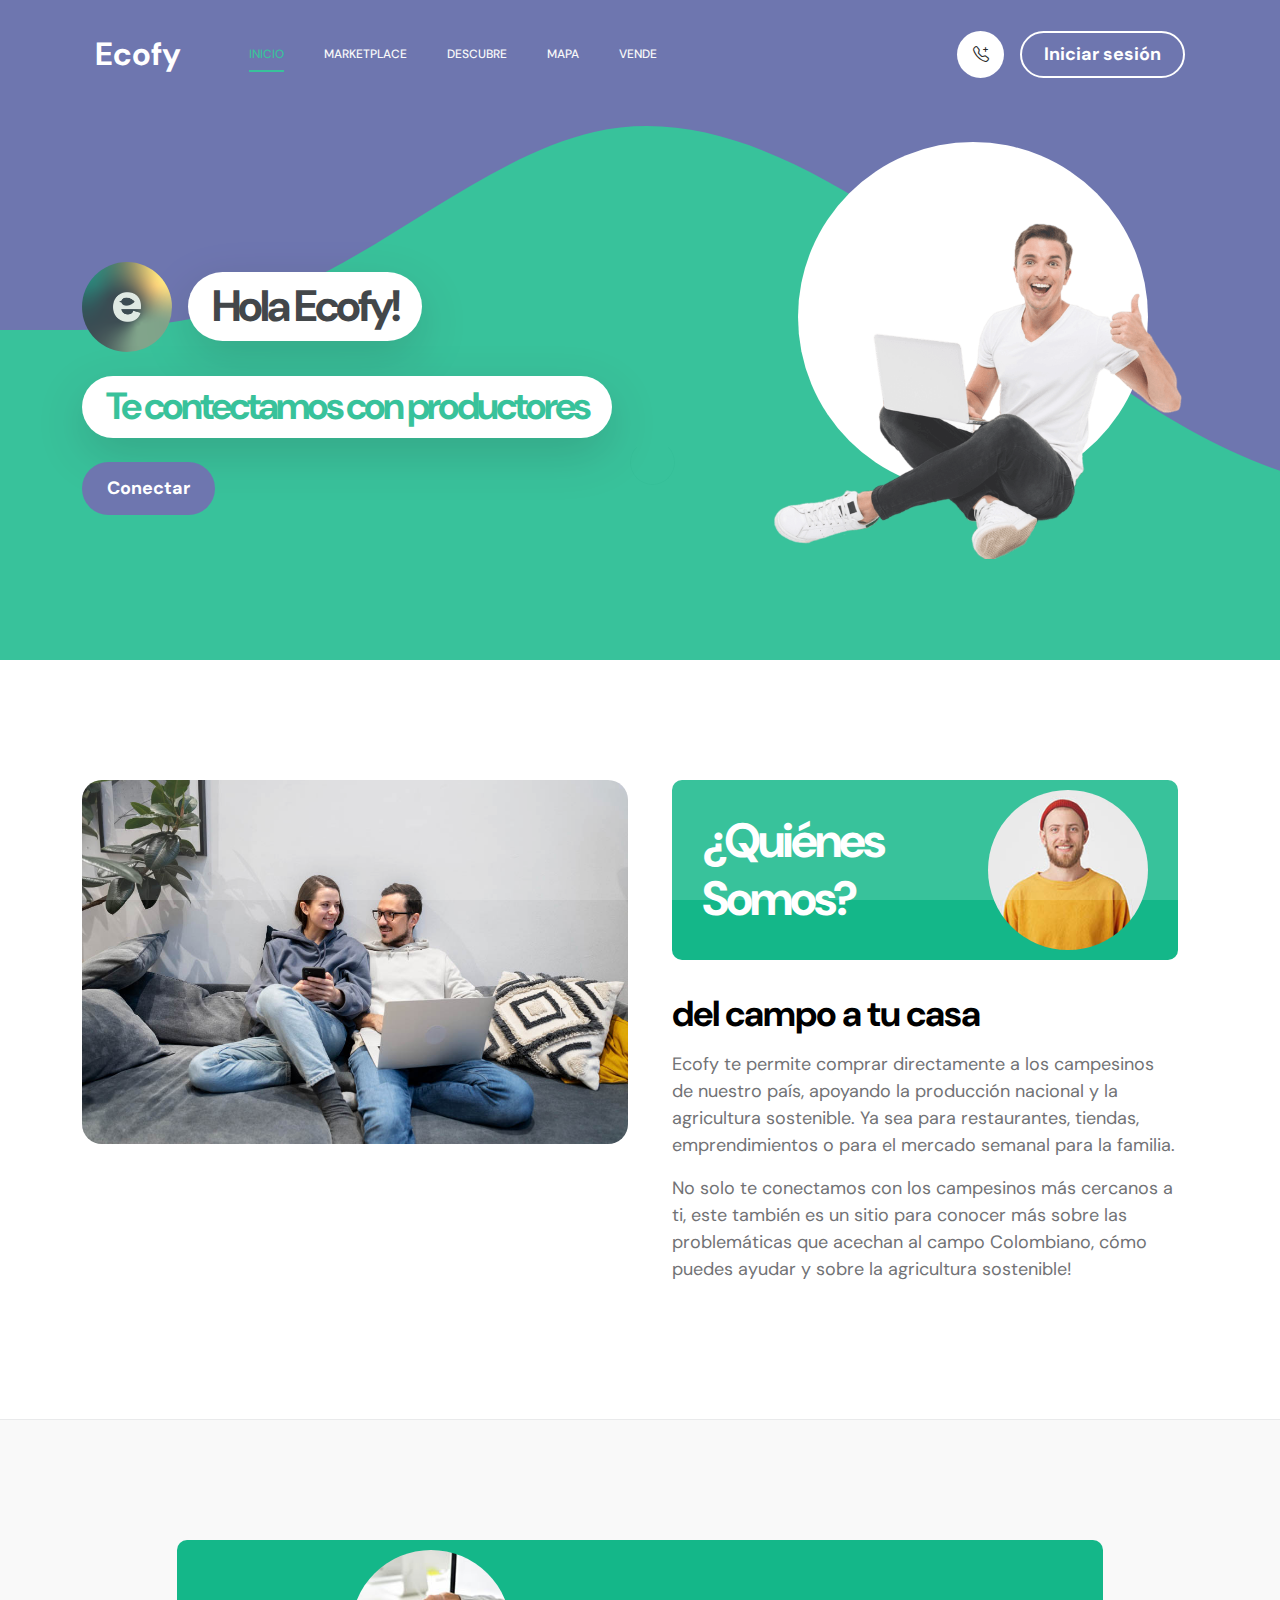
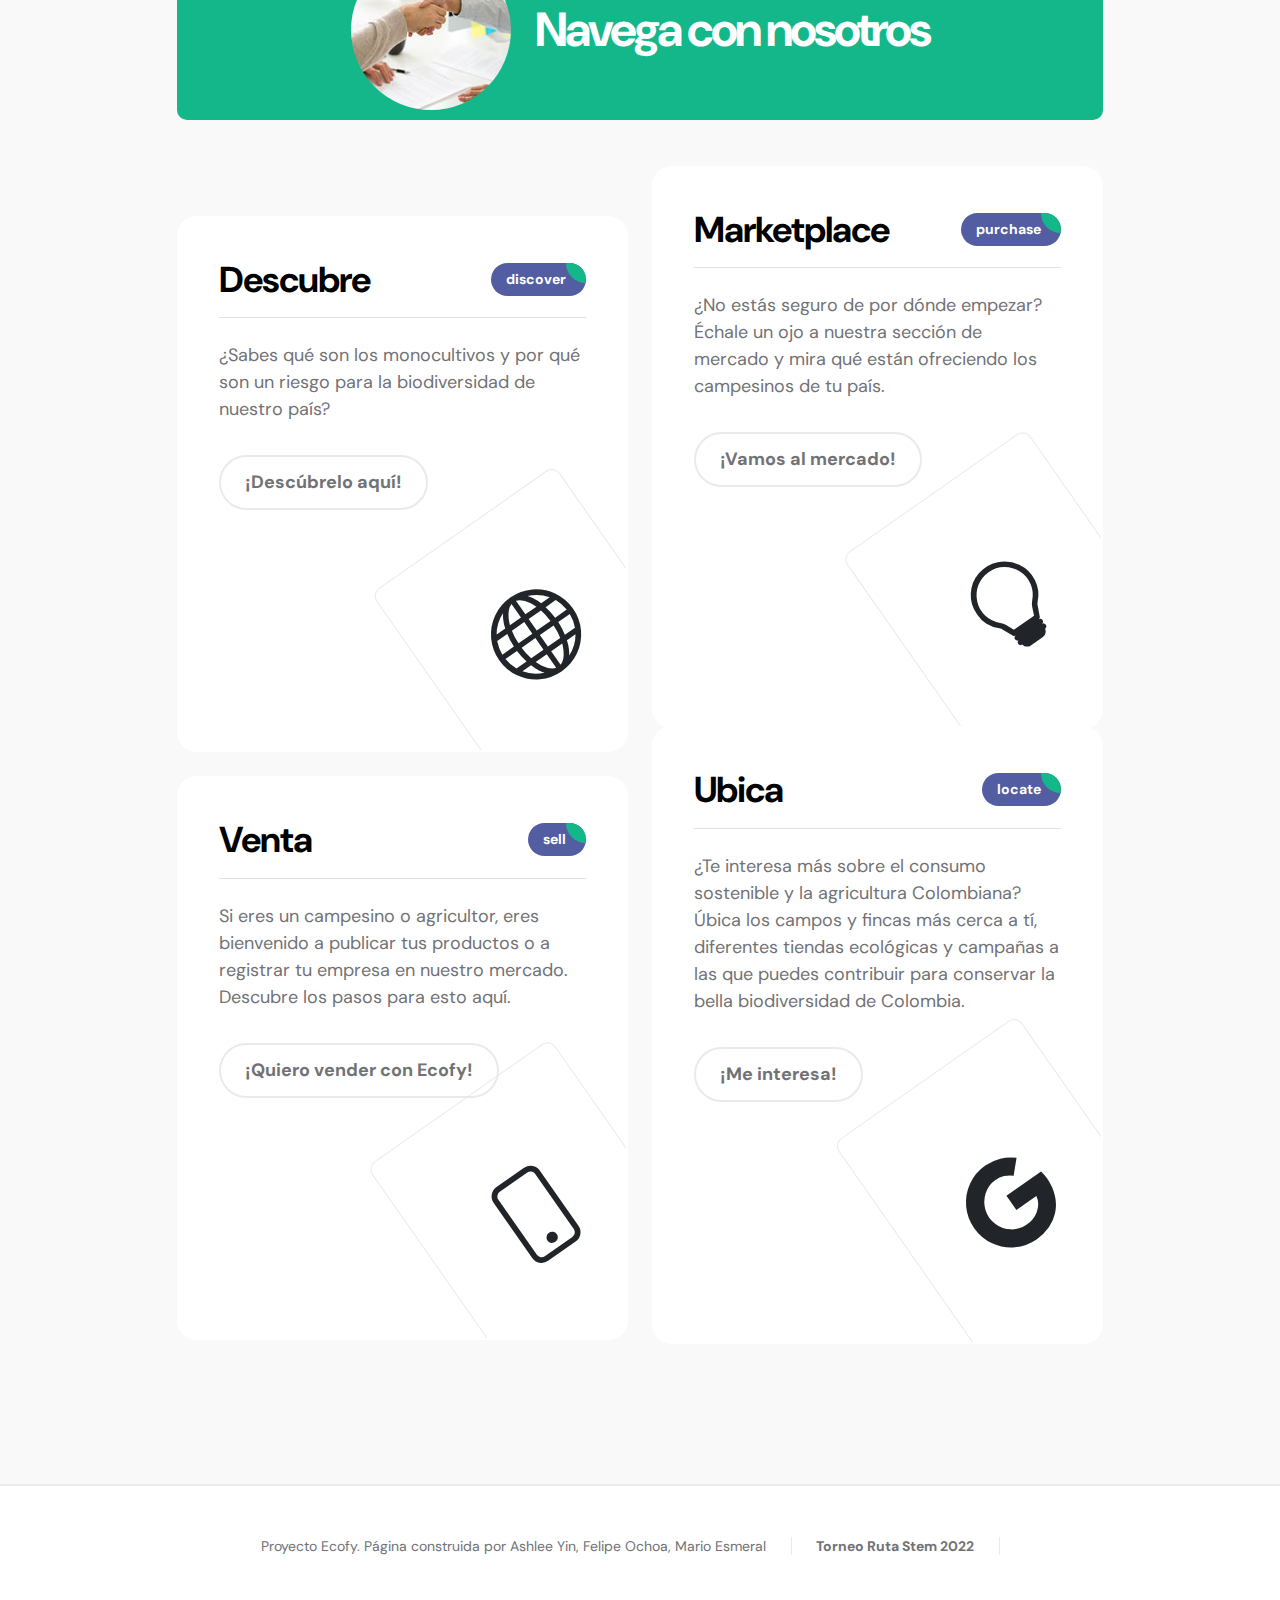
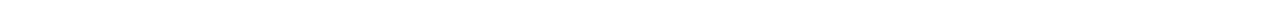
==== commit 2d79195f: "Merge branch 'main' of https://github.com/awangran/Ecofy" ====
--- a/index.html
+++ b/index.html
@@ -60,23 +60,23 @@
                 <div class="collapse navbar-collapse" id="navbarNav">
                     <ul class="navbar-nav ms-lg-5">
                         <li class="nav-item">
-                            <a class="nav-link click-scroll" href="#section_1">Inicio</a>
-                        </li>
-
-                        <li class="nav-item">
-                            <a class="nav-link click-scroll" href="#section_2">Marketplace</a>
-                        </li>
-
-                        <li class="nav-item">
-                            <a class="nav-link click-scroll" href="#section_3">Descubre</a>
-                        </li>
-
-                        <li class="nav-item">
-                            <a class="nav-link click-scroll" href="#section_4">Mapa</a>
-                        </li>
-
-                        <li class="nav-item">
-                            <a class="nav-link click-scroll" href="#section_5">Contacto</a>
+                            <a class="nav-link" href="index.html">Inicio</a>
+                        </li>
+
+                        <li class="nav-item">
+                            <a class="nav-link" href="marketplace.html">Marketplace</a>
+                        </li>
+
+                        <li class="nav-item">
+                            <a class="nav-link" href="descubre.html">Descubre</a>
+                        </li>
+
+                        <li class="nav-item">
+                            <a class="nav-link" href="mapa.html">Mapa</a>
+                        </li>
+
+                        <li class="nav-item">
+                            <a class="nav-link" href="vende.html">Vende</a>
                         </li>
                     </ul>
 
@@ -134,16 +134,16 @@
                             <div class="about-thumb">
 
                                 <div class="section-title-wrap d-flex justify-content-end align-items-center mb-4">
-                                    <h2 class="text-white me-4 mb-0">My Story</h2>
+                                    <h2 class="text-white me-4 mb-0">¿Quiénes Somos?</h2>
 
                                     <img src="images/happy-bearded-young-man.jpg" class="avatar-image img-fluid" alt="">
                                 </div>
 
-                                <h3 class="pt-2 mb-3">a little bit about Joshua</h3>
-
-                                <p>This one-page HTML portfolio is provided by <a href="https://templatemo.com" target="_blank">TemplateMo</a>. This layout is based on Bootstrap v5.1.3 CSS and JS libraries. Image credits go to <a href="https://unsplash.com" target="_blank">Unsplash</a> and <a href="https://freepik.com" target="_blank">FreePik</a> for images used in this page.</p>
-
-                                <p>You are allowed to use this template for your websites. You are not allowed to redistribute the template ZIP file on any other website. Please <a href="https://templatemo.com/contact" target="_blank">contact us</a> for more info.</p>
+                                <h3 class="pt-2 mb-3">del campo a tu casa</h3>
+
+                                <p>Ecofy te permite comprar directamente a los campesinos de nuestro país, apoyando la producción nacional y la agricultura sostenible. Ya sea para restaurantes, tiendas, emprendimientos o para el mercado semanal para la familia. </p>
+
+                                <p>No solo te conectamos con los campesinos más cercanos a ti, este también es un sitio para <a href="descubre.html" target="_blank"> conocer</a> más sobre las problemáticas que acechan al campo Colombiano, cómo puedes ayudar y sobre la agricultura sostenible!</p>
                             </div>
                         </div>
 
@@ -159,24 +159,24 @@
                             <div class="section-title-wrap d-flex justify-content-center align-items-center mb-5">
                                 <img src="images/handshake-man-woman-after-signing-business-contract-closeup.jpg" class="avatar-image img-fluid" alt="">
 
-                                <h2 class="text-white ms-4 mb-0">Services</h2>
+                                <h2 class="text-white ms-4 mb-0">Navega con nosotros</h2>
                             </div>
 
                             <div class="row pt-lg-5">
                                 <div class="col-lg-6 col-12">
                                     <div class="services-thumb">
                                         <div class="d-flex flex-wrap align-items-center border-bottom mb-4 pb-3">
-                                            <h3 class="mb-0">Websites</h3>
-
-                                            <div class="services-price-wrap ms-auto">
-                                                <p class="services-price-text mb-0">$2,400</p>
-                                                <div class="services-price-overlay"></div>
-                                            </div>
-                                        </div>
-
-                                        <p>You may want to explore Too CSS for great collection of free HTML CSS templates.</p>
-
-                                        <a href="#" class="custom-btn custom-border-btn btn mt-3">Discover More</a>
+                                            <h3 class="mb-0">Descubre</h3>
+
+                                            <div class="services-price-wrap ms-auto">
+                                                <p class="services-price-text mb-0">discover</p>
+                                                <div class="services-price-overlay"></div>
+                                            </div>
+                                        </div>
+
+                                        <p>¿Sabes qué son los monocultivos y por qué son un riesgo para la biodiversidad de nuestro país?</p>
+
+                                        <a href="descubre.html" class="custom-btn custom-border-btn btn mt-3">¡Descúbrelo aquí!</a>
 
                                         <div class="services-icon-wrap d-flex justify-content-center align-items-center">
                                             <i class="services-icon bi-globe"></i>
@@ -187,17 +187,17 @@
                                 <div class="col-lg-6 col-12">
                                     <div class="services-thumb services-thumb-up">
                                         <div class="d-flex flex-wrap align-items-center border-bottom mb-4 pb-3">
-                                            <h3 class="mb-0">Branding</h3>
-
-                                            <div class="services-price-wrap ms-auto">
-                                                <p class="services-price-text mb-0">$1,200</p>
-                                                <div class="services-price-overlay"></div>
-                                            </div>
-                                        </div>
-
-                                        <p>You can explore more CSS templates on TemplateMo website by browsing through different tags.</p>
-
-                                        <a href="#" class="custom-btn custom-border-btn btn mt-3">Discover More</a>
+                                            <h3 class="mb-0">Marketplace</h3>
+
+                                            <div class="services-price-wrap ms-auto">
+                                                <p class="services-price-text mb-0">purchase</p>
+                                                <div class="services-price-overlay"></div>
+                                            </div>
+                                        </div>
+
+                                        <p>¿No estás seguro de por dónde empezar? Échale un ojo a nuestra sección de mercado y mira qué están ofreciendo los campesinos de tu país.</p>
+
+                                        <a href="marketplace.html" class="custom-btn custom-border-btn btn mt-3">¡Vamos al mercado!</a>
 
                                         <div class="services-icon-wrap d-flex justify-content-center align-items-center">
                                             <i class="services-icon bi-lightbulb"></i>
@@ -208,17 +208,17 @@
                                 <div class="col-lg-6 col-12">
                                     <div class="services-thumb">
                                         <div class="d-flex flex-wrap align-items-center border-bottom mb-4 pb-3">
-                                            <h3 class="mb-0">Ecommerce</h3>
-
-                                            <div class="services-price-wrap ms-auto">
-                                                <p class="services-price-text mb-0">$3,600</p>
-                                                <div class="services-price-overlay"></div>
-                                            </div>
-                                        </div>
-
-                                        <p>If you need a customized ecommerce website for your business, feel free to discuss with me.</p>
-
-                                        <a href="#" class="custom-btn custom-border-btn btn mt-3">Discover More</a>
+                                            <h3 class="mb-0">Venta</h3>
+
+                                            <div class="services-price-wrap ms-auto">
+                                                <p class="services-price-text mb-0">sell</p>
+                                                <div class="services-price-overlay"></div>
+                                            </div>
+                                        </div>
+
+                                        <p>Si eres un campesino o agricultor, eres bienvenido a publicar tus productos o a registrar tu empresa en nuestro mercado. Descubre los pasos para esto aquí.</p>
+
+                                        <a href="vende.html" class="custom-btn custom-border-btn btn mt-3">¡Quiero vender con Ecofy!</a>
 
                                         <div class="services-icon-wrap d-flex justify-content-center align-items-center">
                                             <i class="services-icon bi-phone"></i>
@@ -229,17 +229,17 @@
                                 <div class="col-lg-6 col-12">
                                     <div class="services-thumb services-thumb-up">
                                         <div class="d-flex flex-wrap align-items-center border-bottom mb-4 pb-3">
-                                            <h3 class="mb-0">SEO</h3>
-
-                                            <div class="services-price-wrap ms-auto">
-                                                <p class="services-price-text mb-0">$1,450</p>
-                                                <div class="services-price-overlay"></div>
-                                            </div>
-                                        </div>
-
-                                        <p>To list your website first on any search engine, we will work together. First Portfolio is one-page CSS Template for free download.</p>
-
-                                        <a href="#" class="custom-btn custom-border-btn btn mt-3">Discover More</a>
+                                            <h3 class="mb-0">Ubica</h3>
+
+                                            <div class="services-price-wrap ms-auto">
+                                                <p class="services-price-text mb-0">locate</p>
+                                                <div class="services-price-overlay"></div>
+                                            </div>
+                                        </div>
+
+                                        <p>¿Te interesa más sobre el consumo sostenible y la agricultura Colombiana? Úbica los campos y fincas más cerca a tí, diferentes tiendas ecológicas y campañas a las que puedes contribuir para conservar la bella biodiversidad de Colombia.</p>
+
+                                        <a href="mapa.html" class="custom-btn custom-border-btn btn mt-3">¡Me interesa!</a>
 
                                         <div class="services-icon-wrap d-flex justify-content-center align-items-center">
                                             <i class="services-icon bi-google"></i>
@@ -251,192 +251,6 @@
                     </div>
                 </div>
             </section>
-
-
-            <section class="projects section-padding" id="section_4">
-                <div class="container">
-                    <div class="row">
-
-                        <div class="col-lg-8 col-md-8 col-12 ms-auto">
-                            <div class="section-title-wrap d-flex justify-content-center align-items-center mb-4">
-                                <img src="images/white-desk-work-study-aesthetics.jpg" class="avatar-image img-fluid" alt="">
-
-                                <h2 class="text-white ms-4 mb-0">Projects</h2>
-                            </div>
-                        </div>
-
-                        <div class="clearfix"></div>
-
-                        <div class="col-lg-4 col-md-6 col-12">
-                            <div class="projects-thumb">
-                                <div class="projects-info">
-                                    <small class="projects-tag">Branding</small>
-
-                                    <h3 class="projects-title">Zoik agency</h3>
-                                </div>
-
-                                <a href="images/projects/nikhil-KO4io-eCAXA-unsplash.jpg" class="popup-image">
-                                    <img src="images/projects/nikhil-KO4io-eCAXA-unsplash.jpg" class="projects-image img-fluid" alt="">
-                                </a>
-                            </div>
-                        </div>
-
-                        <div class="col-lg-4 col-md-6 col-12">
-                            <div class="projects-thumb">
-                                <div class="projects-info">
-                                    <small class="projects-tag">Photography</small>
-
-                                    <h3 class="projects-title">The Watch</h3>
-                                </div>
-
-                                <a href="images/projects/the-5th-IQYR7N67dhM-unsplash.jpg" class="popup-image">
-                                    <img src="images/projects/the-5th-IQYR7N67dhM-unsplash.jpg" class="projects-image img-fluid" alt="">
-                                </a>
-                            </div>
-                        </div>
-
-                        <div class="col-lg-4 col-md-6 col-12">
-                            <div class="projects-thumb">
-                                <div class="projects-info">
-                                    <small class="projects-tag">Website</small>
-
-                                    <h3 class="projects-title">Polo</h3>
-                                </div>
-
-                                <a href="images/projects/true-agency-9Bjog5FZ-oc-unsplash.jpg" class="popup-image">
-                                    <img src="images/projects/true-agency-9Bjog5FZ-oc-unsplash.jpg" class="projects-image img-fluid" alt="">
-                                </a>
-                            </div>
-                        </div>
-
-                    </div>
-                </div>
-            </section>
-
-            <section class="contact section-padding" id="section_5">
-                    <div class="container">
-                        <div class="row">
-
-                            <div class="col-lg-6 col-md-8 col-12">
-                                <div class="section-title-wrap d-flex justify-content-center align-items-center mb-5">
-                                    <img src="images/aerial-view-man-using-computer-laptop-wooden-table.jpg" class="avatar-image img-fluid" alt="">
-
-                                    <h2 class="text-white ms-4 mb-0">Say Hi</h2>
-                                </div>
-                            </div>
-
-                            <div class="clearfix"></div>
-
-                            <div class="col-lg-3 col-md-6 col-12 pe-lg-0">
-                                <div class="contact-info contact-info-border-start d-flex flex-column">
-                                    <!--
-                                    <strong class="site-footer-title d-block mb-3">Services</strong>
-                                    <ul class="footer-menu">
-                                        <li class="footer-menu-item"><a href="#" class="footer-menu-link">Websites</a></li>
-
-                                        <li class="footer-menu-item"><a href="#" class="footer-menu-link">Branding</a></li>
-
-                                        <li class="footer-menu-item"><a href="#" class="footer-menu-link">Ecommerce</a></li>
-
-                                        <li class="footer-menu-item"><a href="#" class="footer-menu-link">SEO</a></li>
-                                    </ul>
-                                    -->
-
-                                    <strong class="site-footer-title d-block mt-4 mb-3">Redes sociales</strong>
-
-                                    <ul class="social-icon">
-
-                                        <li class="social-icon-item"><a target="_blank" href="https://instagram.com/eco.fy" class="social-icon-link bi-instagram"></a></li>
-                                    </ul>
-
-                                    
-                                    <!--
-                                    <strong class="site-footer-title d-block mt-4 mb-3">Start a project</strong>
-
-                                    <p class="mb-0">I’m available for freelance projects</p>
-                                     -->
-                                </div>
-                               
-                            </div>
-                        
-
-                            <div class="col-lg-3 col-md-6 col-12 ps-lg-0">
-                                <div class="contact-info d-flex flex-column">
-                                    <!--
-                                    <strong class="site-footer-title d-block mb-3">About</strong>
-
-                                    <p class="mb-2">
-                                        Joshua is a professional web developer. Feel free to get in touch with me.
-                              </p>
-                            -->
-
-                                    <strong class="site-footer-title d-block mt-4 mb-3">Correo electrónico</strong>
-
-                                    <p>
-                                        <a href="mailto:hello@josh.design">
-                                            inquiries.ecommerce@gmail.com
-                                        </a>
-                                    </p>
-                                    <!--
-                                    <strong class="site-footer-title d-block mt-4 mb-3">Call</strong>
-                                    
-                                    <p class="mb-0">
-                                        <a href="tel: 120-240-9600">
-                                            120-240-9600
-                                        </a>
-                                    </p>
-                                    -->
-                                </div>
-                            </div>
-
-                            
-                                
-
-                                        <div class="col-lg-3 col-md-6 col-6">
-                                            <div class="form-check form-check-inline">
-                                                <input name="website" type="checkbox" class="form-check-input" id="inlineCheckbox1" value="1">
-
-                                                <label class="form-check-label" for="inlineCheckbox1">
-                                                    <!-- <i class="bi-globe form-check-icon"></i> -->
-                                                    <span class="form-check-label-text">Cliente</span>
-                                                </label>
-                                          </div>
-                                        </div>
-
-                                        <div class="col-lg-3 col-md-6 col-6">
-                                            <div class="form-check form-check-inline">
-                                                <input name="branding" type="checkbox" class="form-check-input" id="inlineCheckbox2" value="1">
-
-                                                <label class="form-check-label" for="inlineCheckbox2">
-                                                    <!-- <i class="bi-lightbulb form-check-icon"></i> -->
-                                                    <span class="form-check-label-text">Vendedor</span>
-                                                </label>
-                                            </div>
-                                        </div>
-
-                                       <!--
-                                        <div class="col-lg-12 col-12">
-                                            <div class="form-floating">
-                                                <textarea class="form-control" id="message" name="message" placeholder="Tell me about the project"></textarea>
-                                                
-                                                <label for="floatingTextarea">Tell me about the project</label>
-                                            </div>
-                                        </div>
-                                        -->
-
-                                        <div class="col-lg-3 col-12 ms-auto">
-                                            <button type="submit" class="form-control">Iniciar sesión</button>
-                                        </div>
-
-                                    </div>
-                                </form>
-                            </div>
-
-                        </div>
-                    </div>
-                </div>
-            </section>
-
         </main>
 
         <footer class="site-footer">
@@ -446,7 +260,9 @@
                     <div class="col-lg-12 col-12">
                         <div class="copyright-text-wrap">
                             <p class="mb-0">
-                                <span class="copyright-text">Proyecto desarrollado por <a href="#">Ashlee Yin y Felipe Ochoa</a></span>
+                                <span class="copyright-text">Proyecto Ecofy. Página construida por Ashlee Yin, Felipe Ochoa, Mario Esmeral<a href="#"></a></span>
+                                
+                                <span class="copyright-text"><b>Torneo Ruta Stem 2022</b></span>
                             </p>
                         </div>
                     </div>
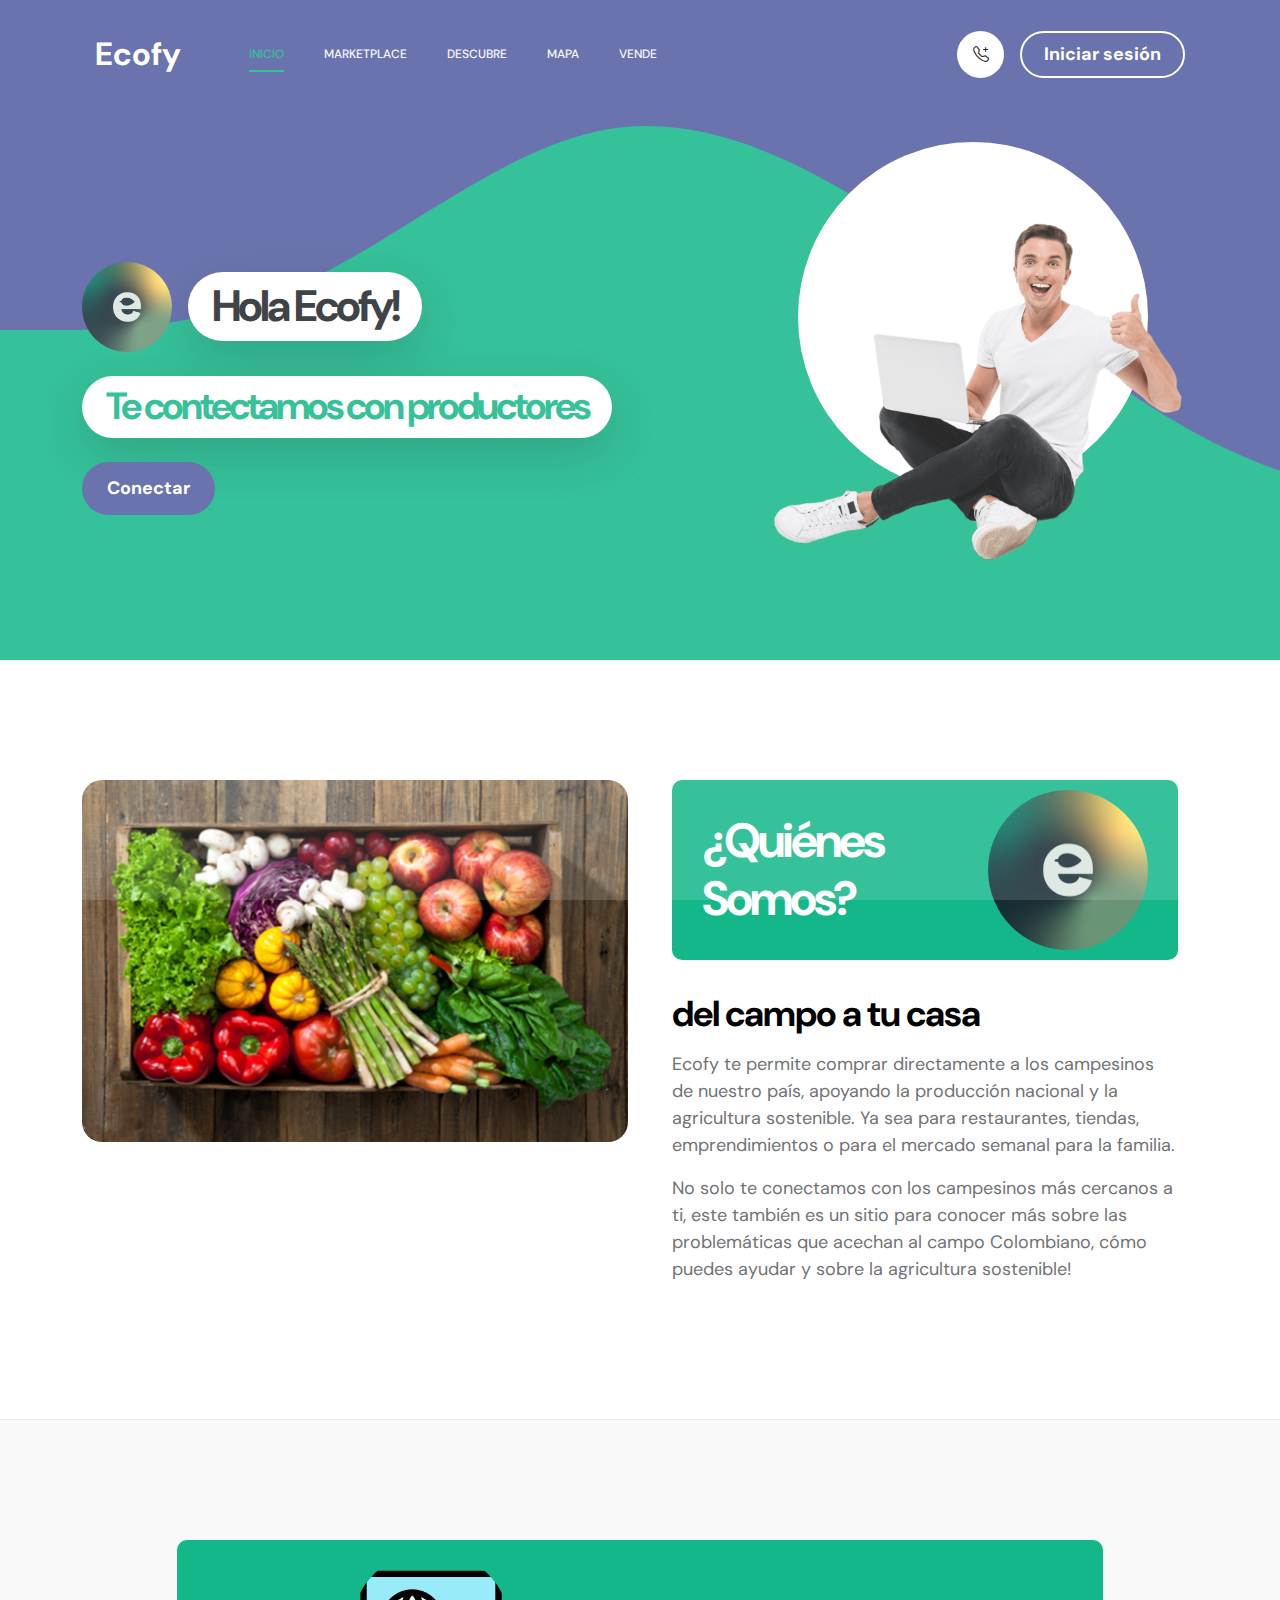
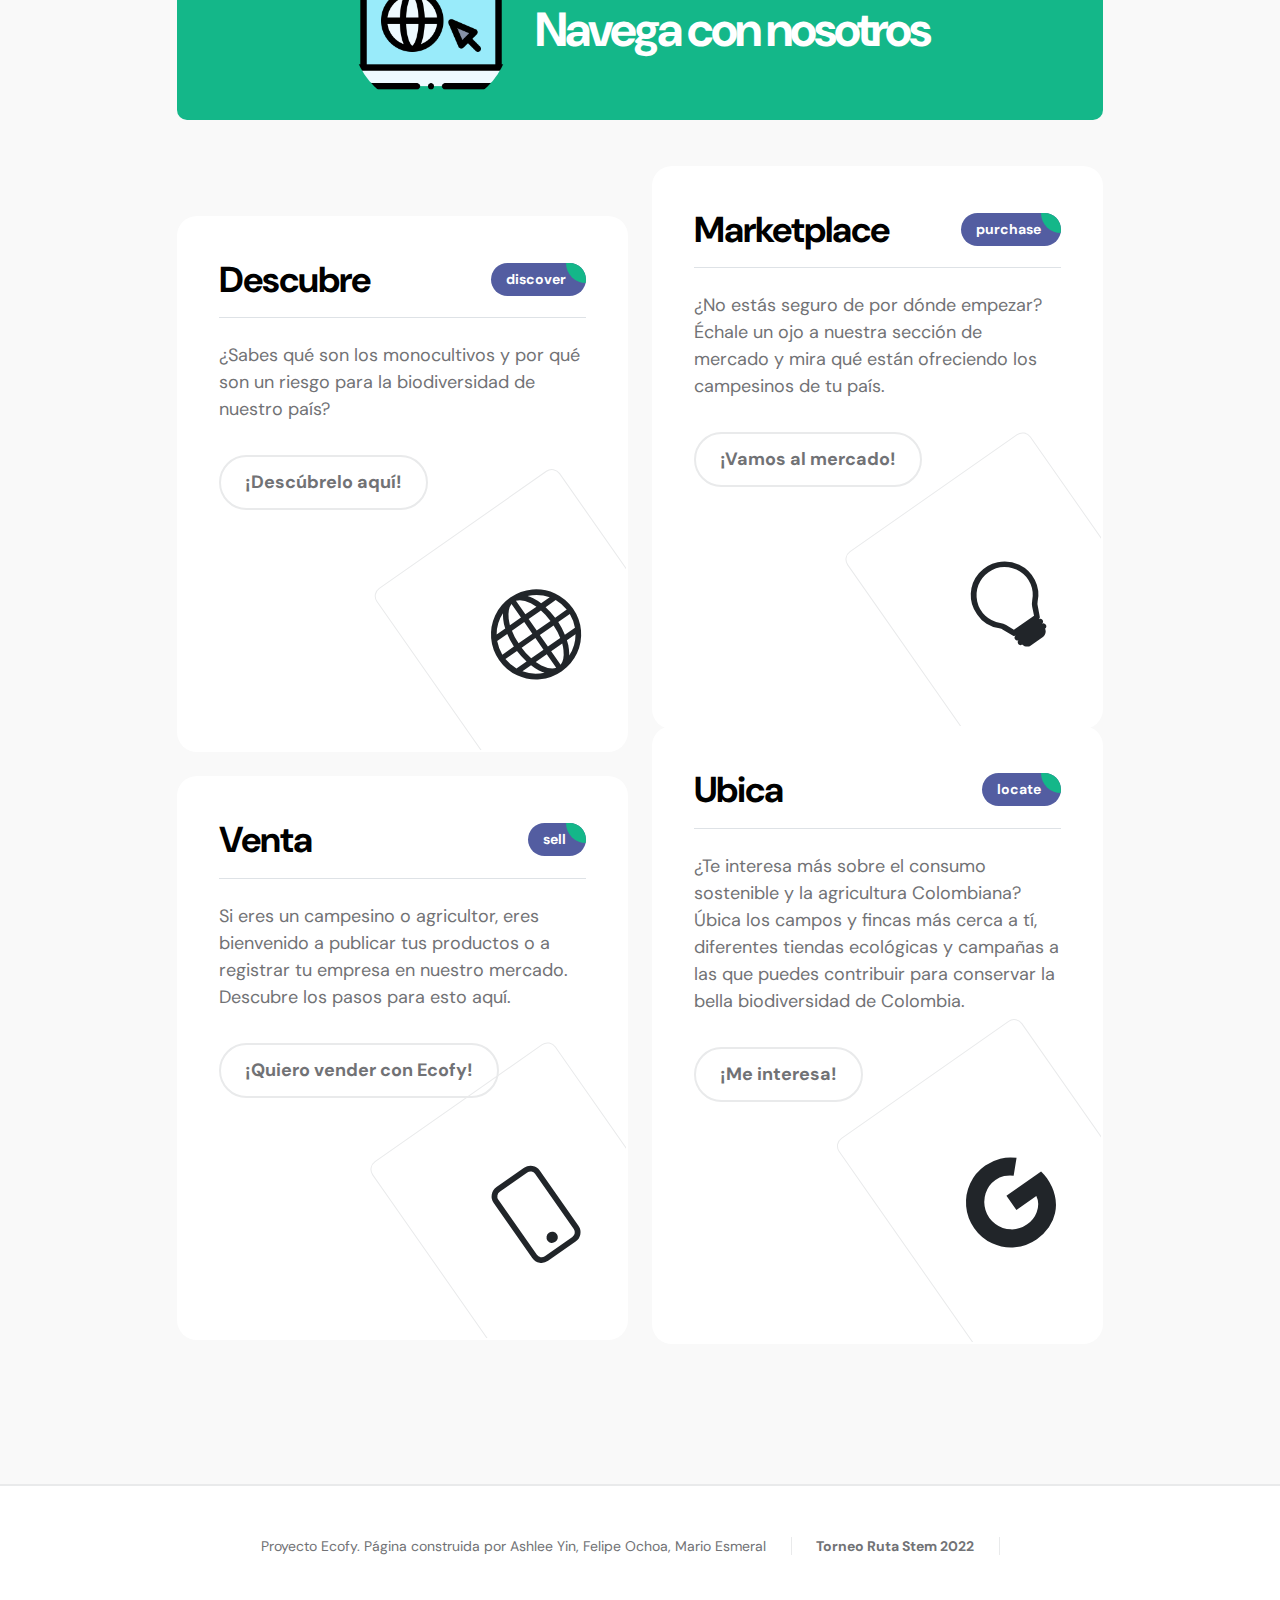
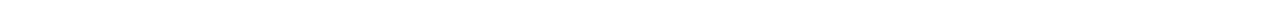
==== commit 96794247: "index listo. cambios en marketplace" ====
--- a/index.html
+++ b/index.html
@@ -127,7 +127,7 @@
                     <div class="row">
 
                         <div class="col-lg-6 col-12">
-                            <img src="images/couple-working-from-home-together-sofa.jpg" class="about-image img-fluid" alt="">
+                            <img src="images/canasta-de-vegetales.jpg" class="about-image img-fluid" alt="">
                         </div>
 
                         <div class="col-lg-6 col-12 mt-5 mt-lg-0">
@@ -136,7 +136,7 @@
                                 <div class="section-title-wrap d-flex justify-content-end align-items-center mb-4">
                                     <h2 class="text-white me-4 mb-0">¿Quiénes Somos?</h2>
 
-                                    <img src="images/happy-bearded-young-man.jpg" class="avatar-image img-fluid" alt="">
+                                    <img src="images/logo.png" class="avatar-image img-fluid" alt="">
                                 </div>
 
                                 <h3 class="pt-2 mb-3">del campo a tu casa</h3>
@@ -157,7 +157,7 @@
 
                         <div class="col-lg-10 col-12 mx-auto">
                             <div class="section-title-wrap d-flex justify-content-center align-items-center mb-5">
-                                <img src="images/handshake-man-woman-after-signing-business-contract-closeup.jpg" class="avatar-image img-fluid" alt="">
+                                <img src="images/navega.png" class="avatar-image img-fluid" alt="">
 
                                 <h2 class="text-white ms-4 mb-0">Navega con nosotros</h2>
                             </div>
--- a/css/templatemo-first-portfolio-style.css
+++ b/css/templatemo-first-portfolio-style.css
@@ -1188,3 +1188,48 @@
 #nav2{
   color: #717275;
 }
+
+/*QUIZ CSS*/
+
+.question{
+  font-size: 30px;
+  margin-bottom: 10px;
+}
+.answers {
+  margin-bottom: 20px;
+  text-align: left;
+  display: inline-block;
+}
+.answers label{
+  display: block;
+  margin-bottom: 10px;
+}
+
+.slide{
+  position: center;
+  justify-content: center;
+  left: 0px;
+  top: 0px;
+  width: 100%;
+  z-index: 1;
+  opacity: 0;
+  transition: opacity 0.5s;
+}
+.active-slide{
+  opacity: 1;
+  z-index: 2;
+}
+.quiz-container{
+  position: center;
+  justify-content: center;
+  text-align: center;
+  height: 200px;
+  margin-top: 40px;
+}
+
+.centerquiz
+{
+  justify-content: center;
+  position: center;
+  text-align: center;
+}
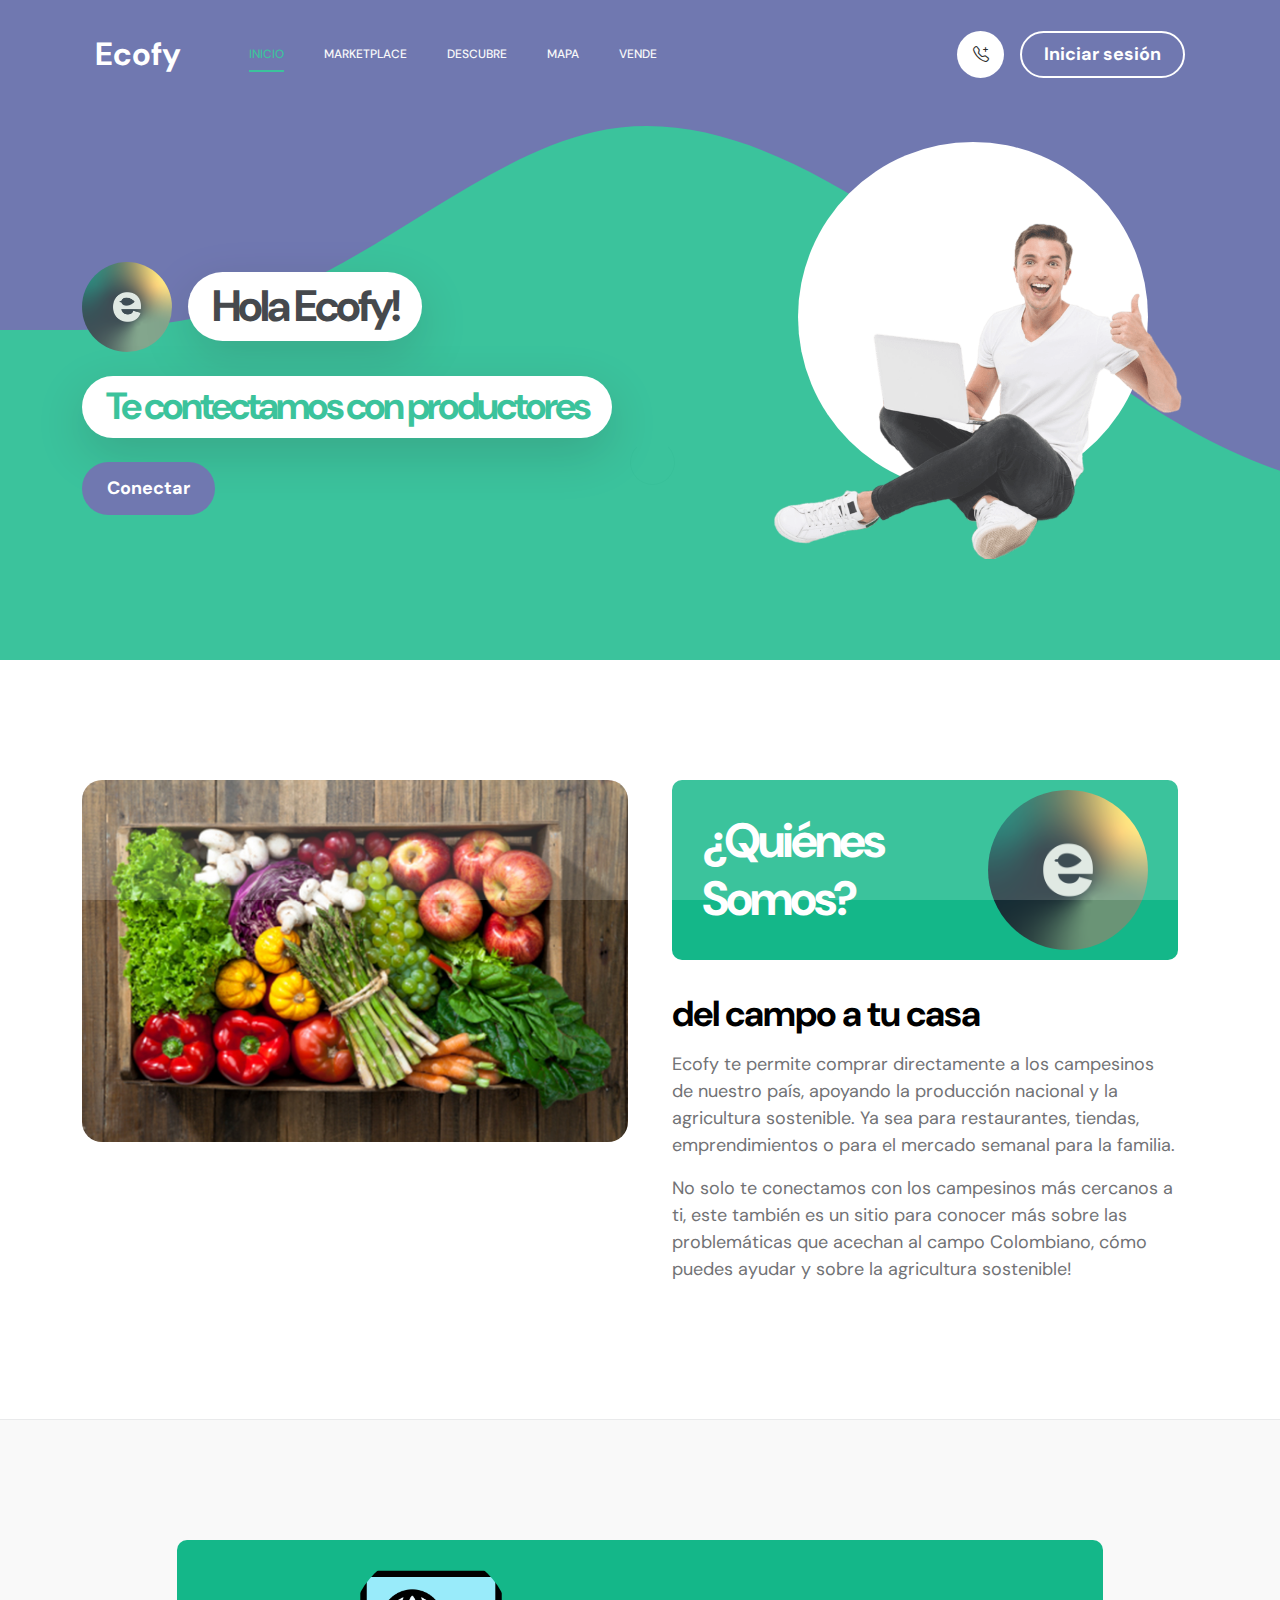
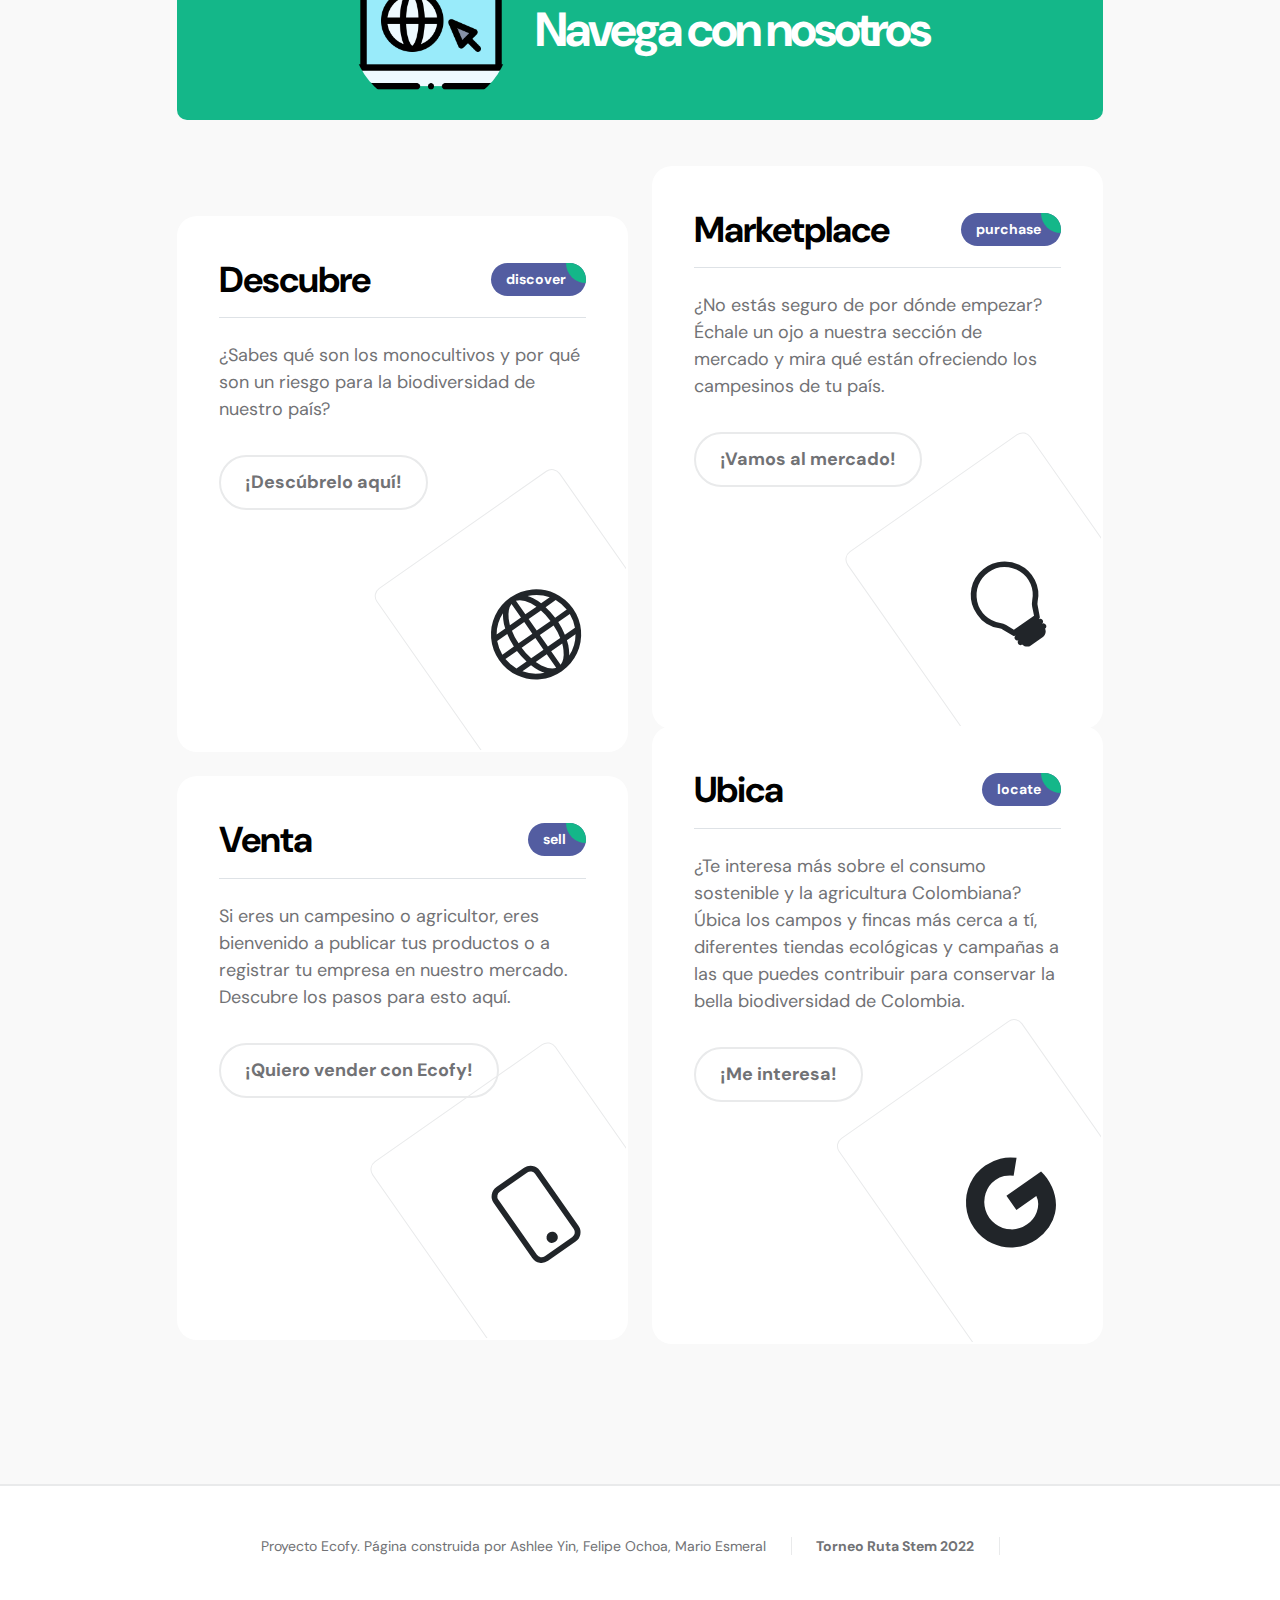
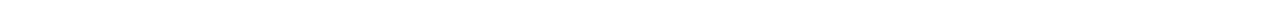
==== commit 917abcc8: "forms de login en vende" ====
--- a/index.html
+++ b/index.html
@@ -7,7 +7,7 @@
         <meta name="description" content="">
         <meta name="author" content="Ecofy">
 
-        <title>Ecofy</title>
+        <title>Home | Ecofy</title>
 
         <!-- CSS FILES -->
         <link rel="preconnect" href="https://fonts.googleapis.com">
@@ -82,7 +82,7 @@
 
                     <div class="d-lg-flex align-items-center d-none ms-auto">
                         <i class="navbar-icon bi-telephone-plus me-3"></i>   <!--  CAMBIAR ICON POR UN CARRITO DE COMPRAS-->
-                        <a class="custom-btn btn" href="#section_5">
+                        <a class="custom-btn btn" href="/vende.html">
                             Iniciar sesión
                         </a>
                     </div>
--- a/css/templatemo-first-portfolio-style.css
+++ b/css/templatemo-first-portfolio-style.css
@@ -1233,3 +1233,10 @@
   position: center;
   text-align: center;
 }
+
+.map{
+  display: flex;
+  align-items: center;
+  justify-content: center;
+  position: center;
+}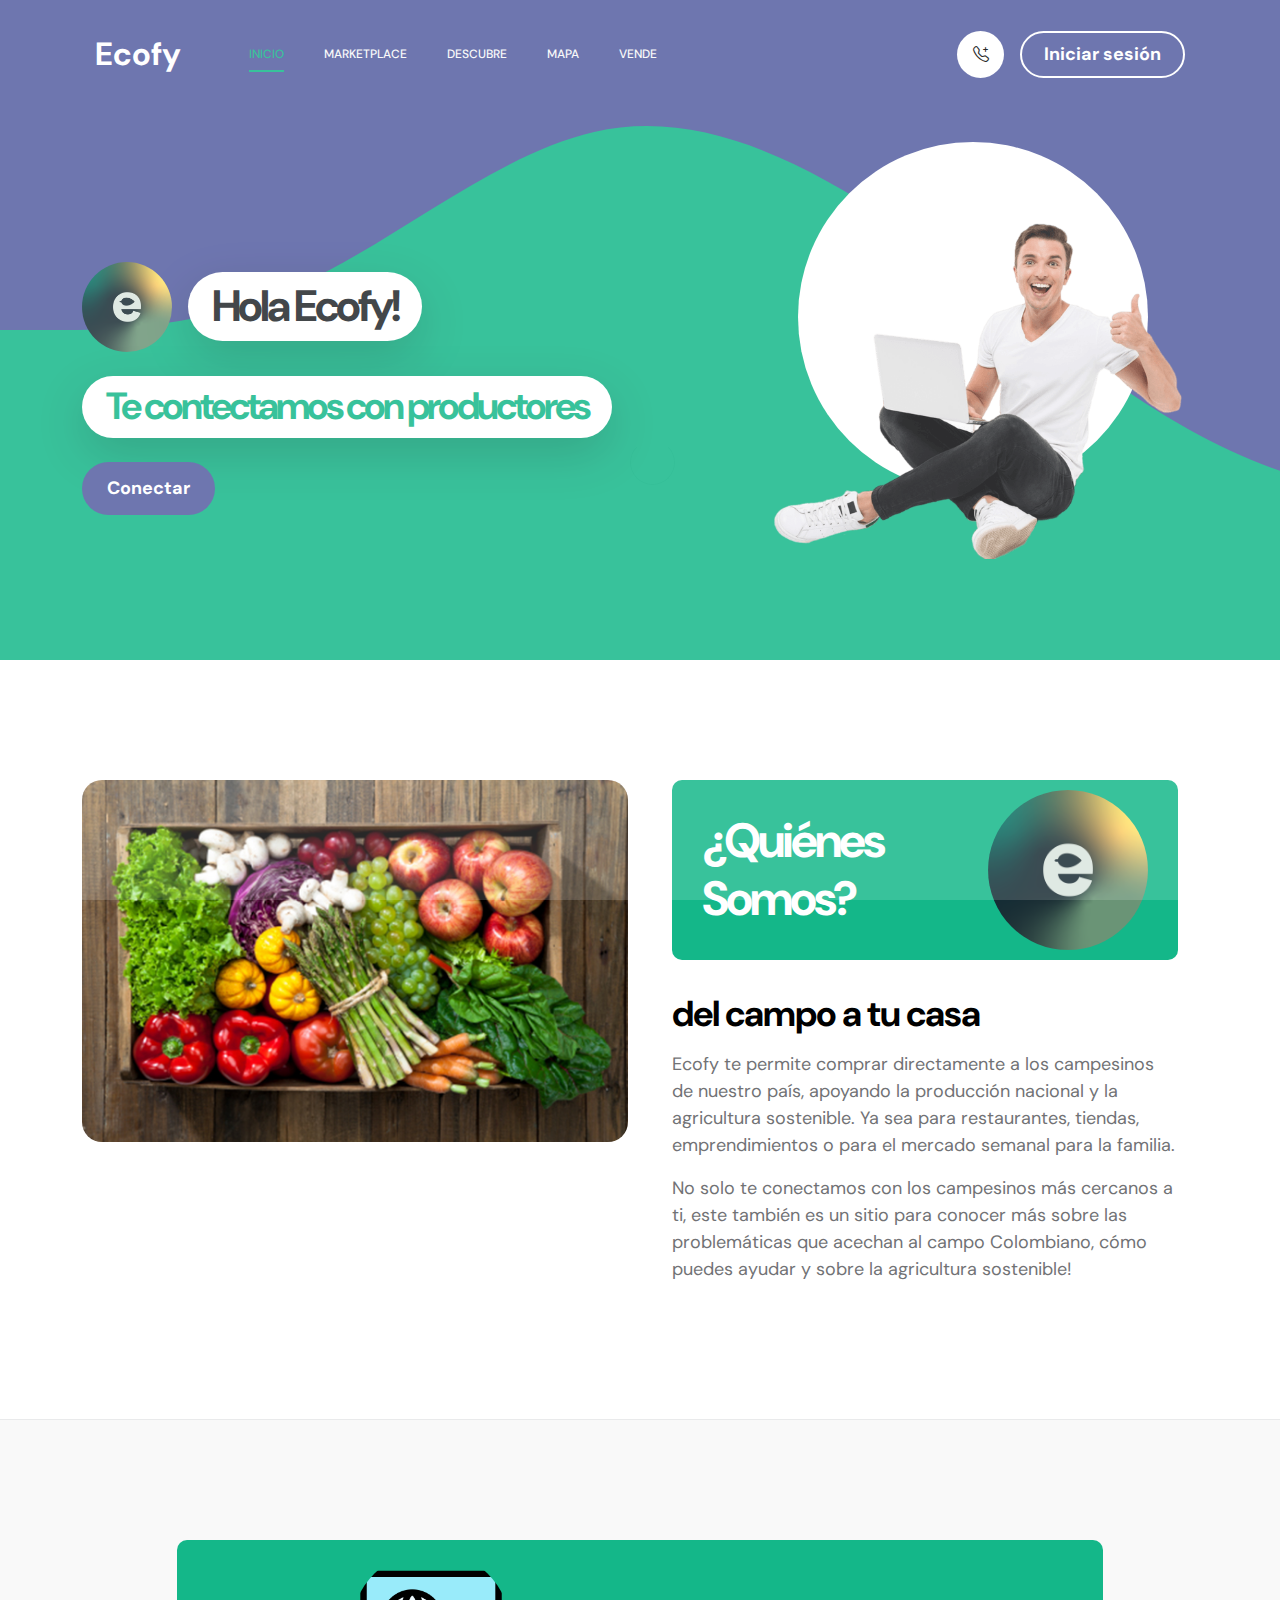
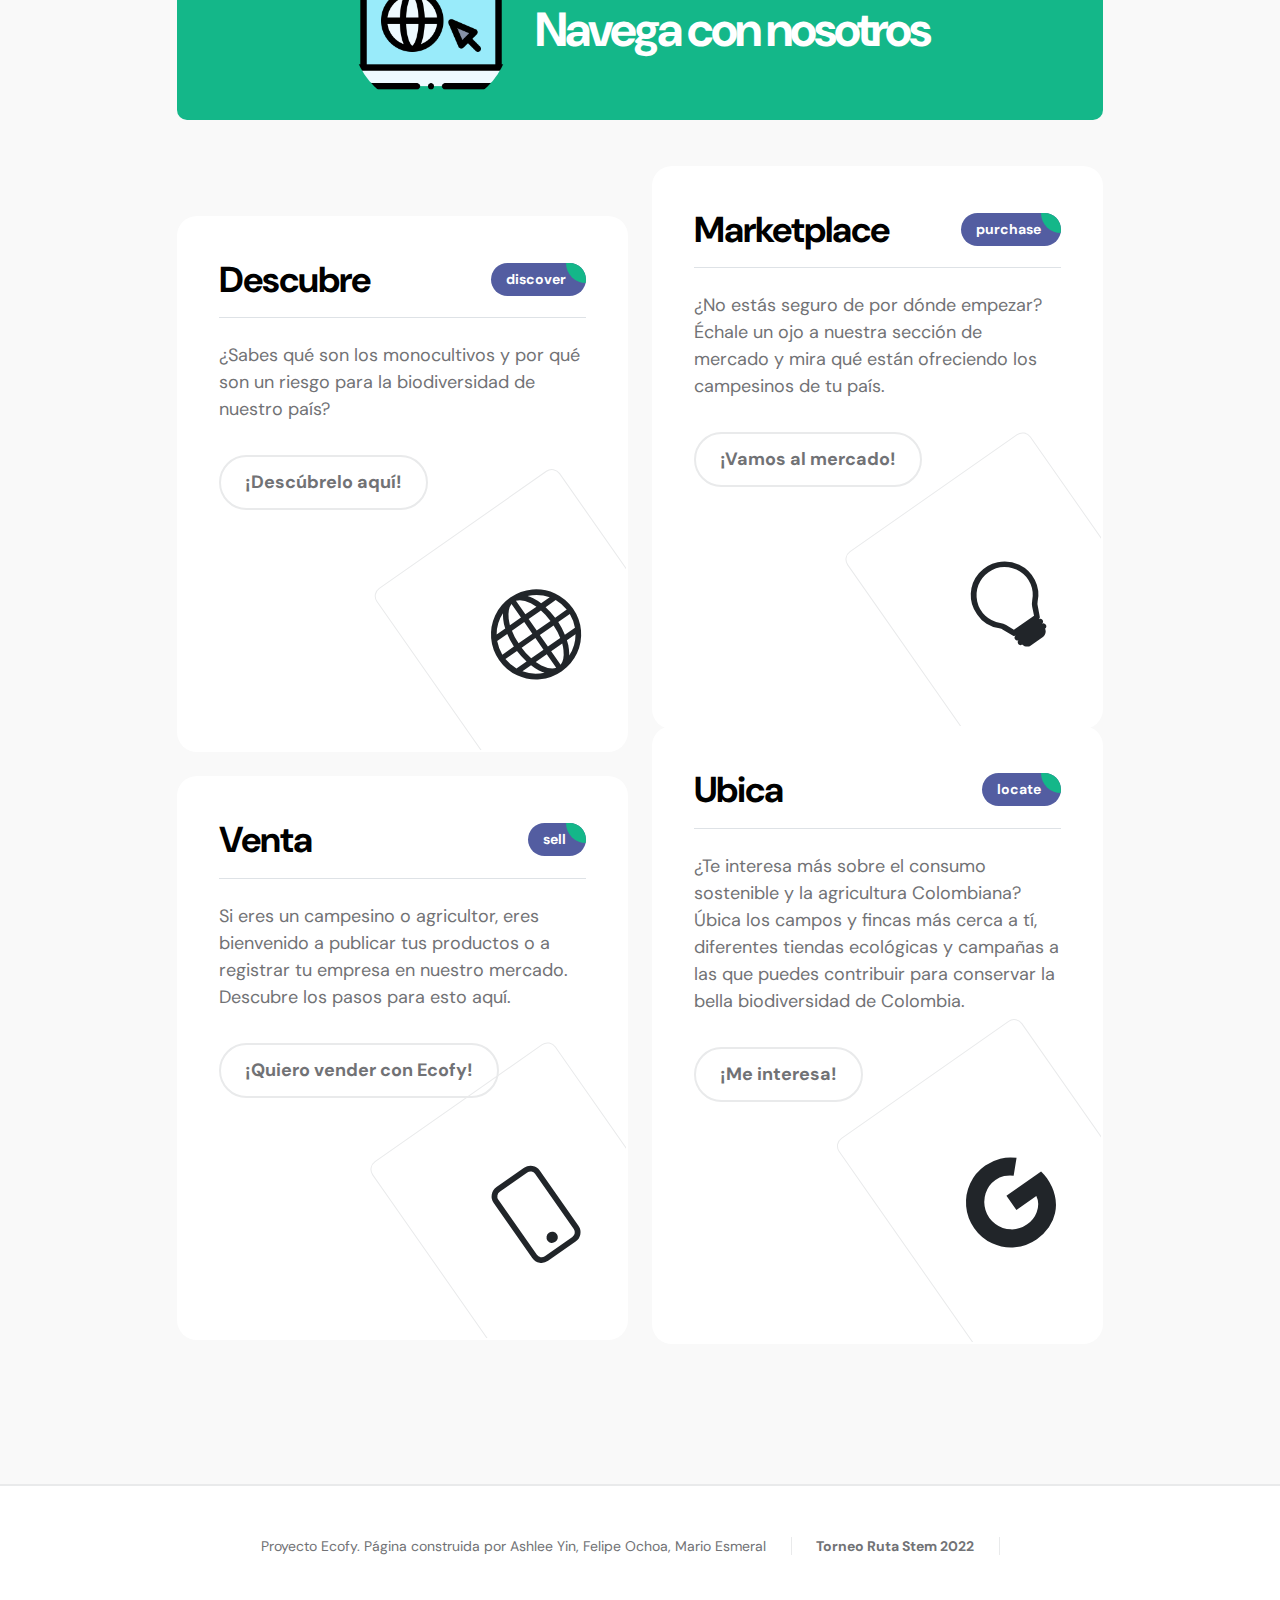
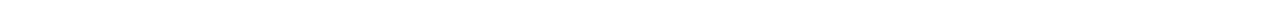
==== commit 1d97b2c9: "se puso el link en todos los log in btns" ====
--- a/index.html
+++ b/index.html
@@ -52,7 +52,7 @@
 
                 <div class="d-flex align-items-center d-lg-none">
                     <i class="navbar-icon bi-telephone-plus me-3"></i>
-                    <a class="custom-btn btn" href="#section_5">
+                    <a class="custom-btn btn" href="vende.html">
                         Inciar sesión
                     </a>
                 </div>
--- a/css/templatemo-first-portfolio-style.css
+++ b/css/templatemo-first-portfolio-style.css
@@ -613,7 +613,7 @@
 
 .clients-image {
   display: block;
-  max-width: 100px;
+  max-width: 200px;
   margin: auto;
   transition: all ease 0.2s;
 }
@@ -1239,4 +1239,11 @@
   align-items: center;
   justify-content: center;
   position: center;
+}
+
+#centervid{
+    display: flex;
+    align-items: center;
+    justify-content: center;
+    position: center;
 }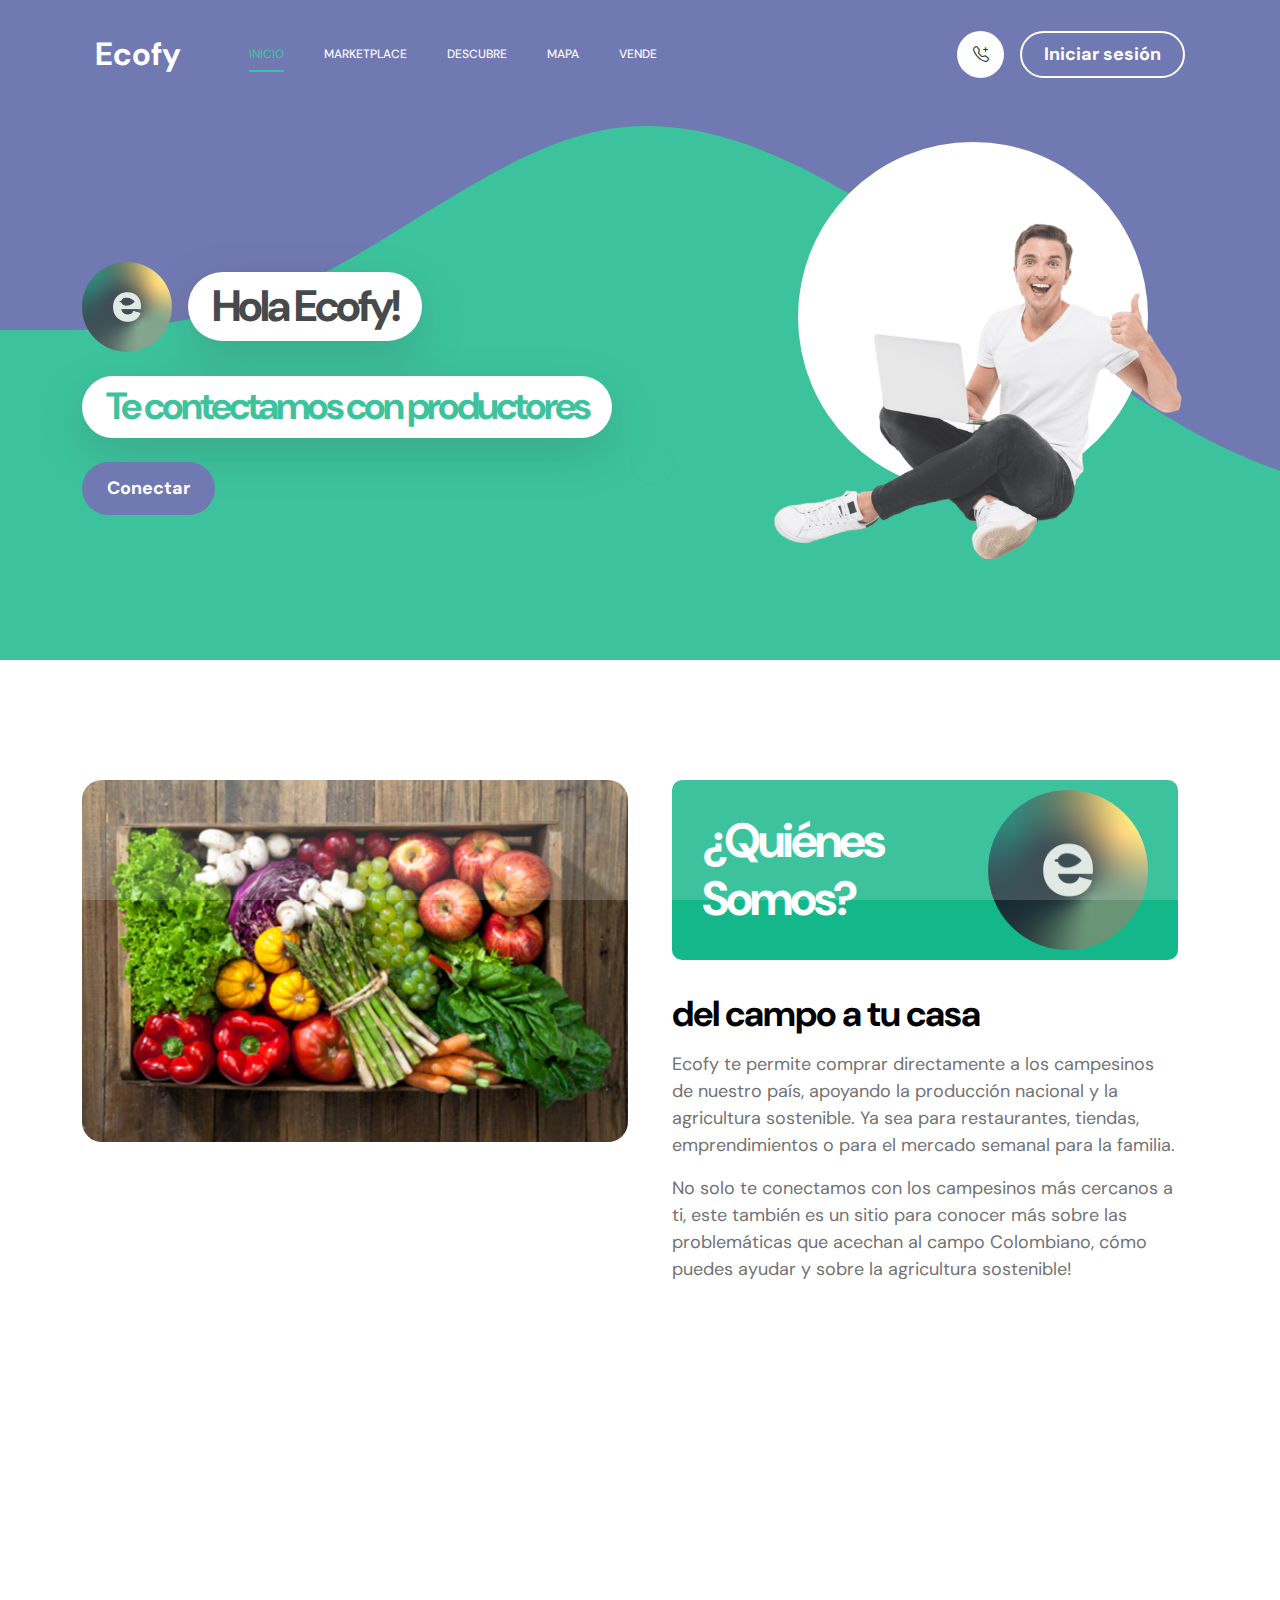
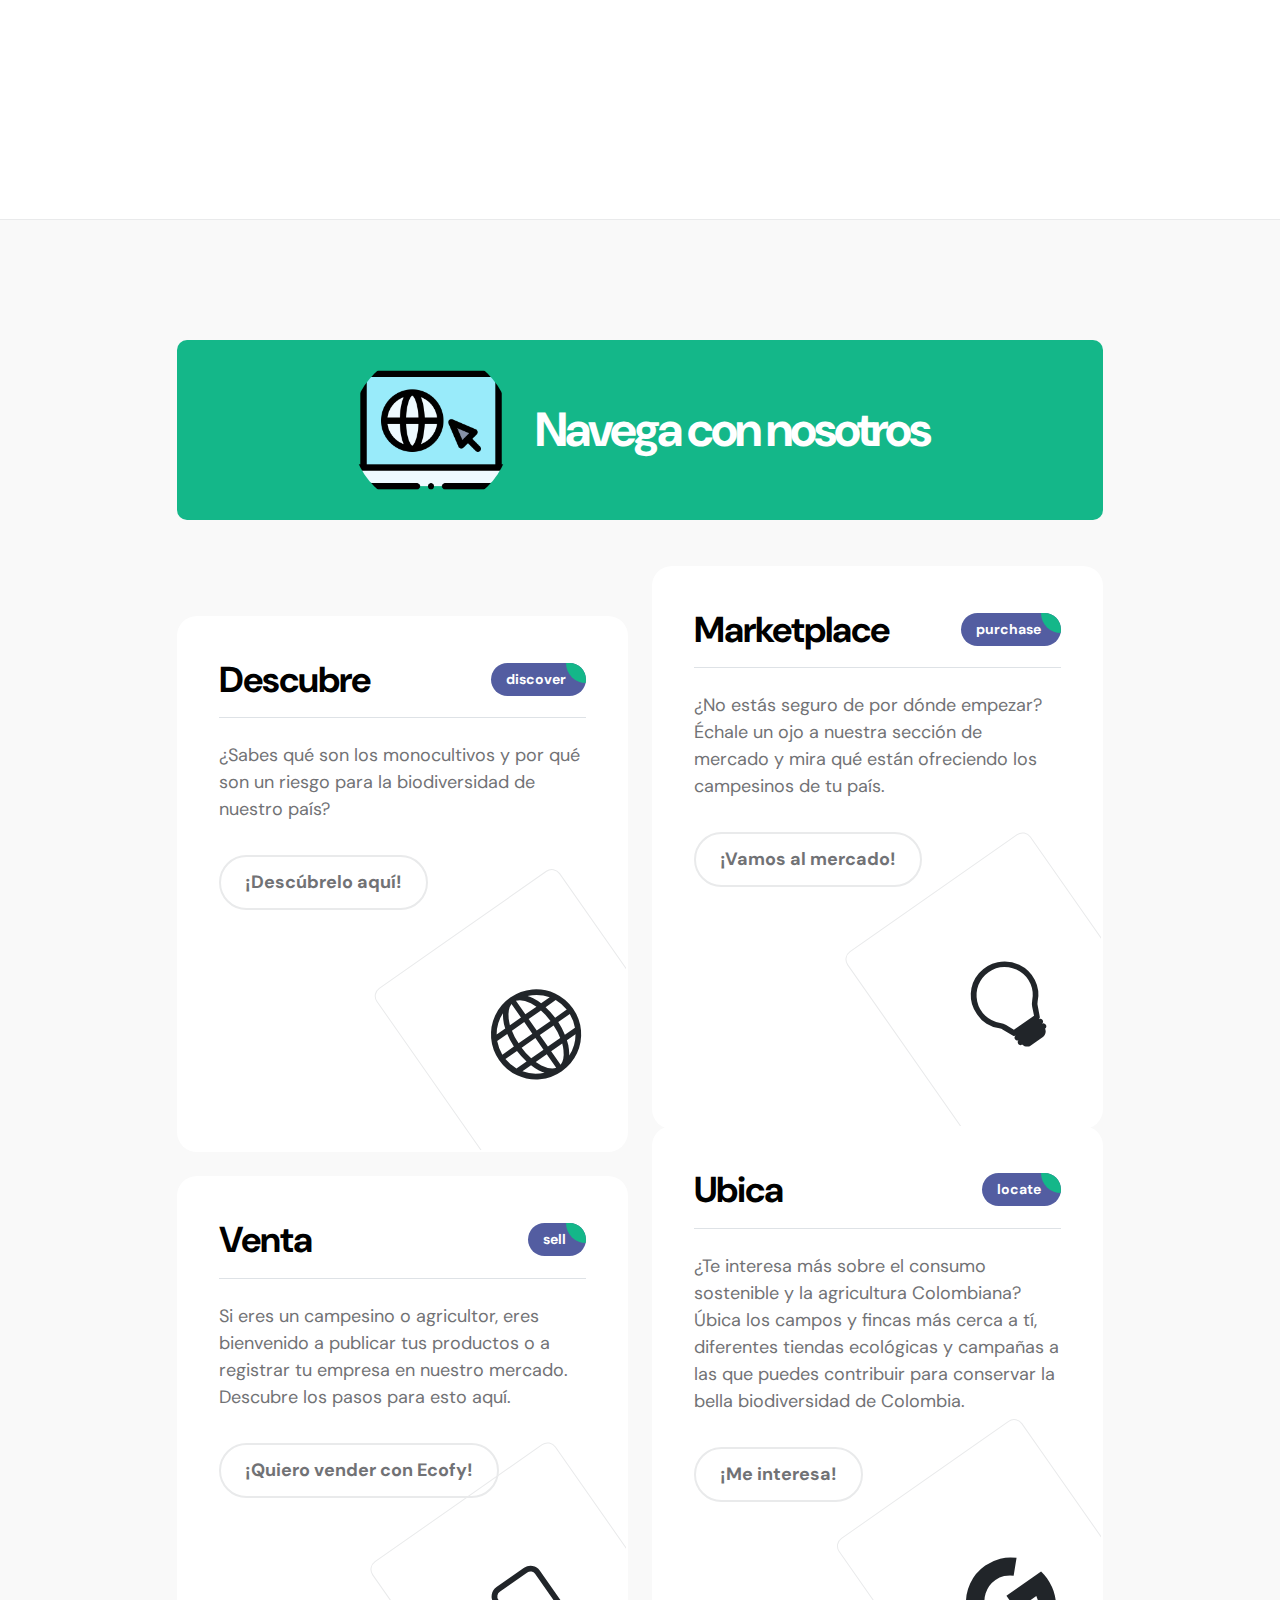
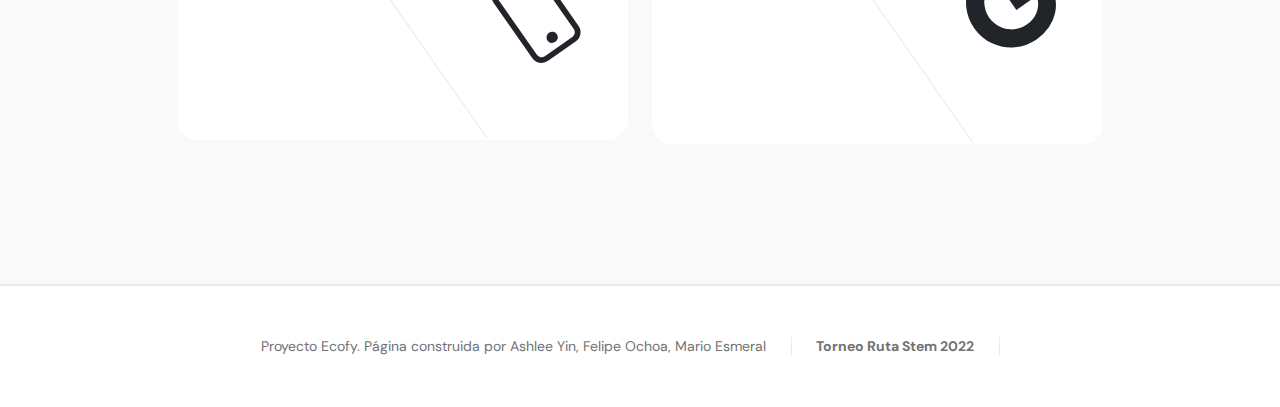
==== commit f3e8cf3e: "video en index" ====
--- a/index.html
+++ b/index.html
@@ -148,6 +148,8 @@
                         </div>
 
                     </div>
+                    <div id="centervid">
+                    <iframe width="900" height="400" src="https://www.youtube.com/embed/GL1QhNSXwZk" title="YouTube video player" frameborder="0" allow="accelerometer; autoplay; clipboard-write; encrypted-media; gyroscope; picture-in-picture" allowfullscreen></iframe></div>
                 </div>
             </section>
 
--- a/css/templatemo-first-portfolio-style.css
+++ b/css/templatemo-first-portfolio-style.css
@@ -1191,6 +1191,26 @@
 
 /*QUIZ CSS*/
 
+/*
+@import url(https://fonts.googleapis.com/css?family=Work+Sans:300,600);
+
+body{
+	font-size: 20px;
+	font-family: 'Work Sans', sans-serif;
+	color: #333;
+  font-weight: 300;
+  text-align: center;
+  background-color: #f8f6f0;
+}
+h1{
+  font-weight: 300;
+  margin: 0px;
+  padding: 10px;
+  font-size: 20px;
+  background-color: #444;
+  color: #fff;
+  */
+}
 .question{
   font-size: 30px;
   margin-bottom: 10px;
@@ -1205,9 +1225,66 @@
   margin-bottom: 10px;
 }
 
+  .custom-btn,
+.navbar .custom-btn {
+  font-size: var(--p-font-size);
+  font-weight: var(--font-weight-bold);
+}
+
+.navbar .custom-btn {
+  background: transparent;
+  border-width: 2px;
+  border-style: solid;
+  border-color: var(--white-color);
+  color: var(--white-color);
+  padding: 8px 22px;
+}
+
+.navbar .custom-btn:hover {
+  background: var(--white-color);
+  border-color: transparent;
+  color: var(--secondary-color);
+}
+
+.custom-btn {
+  background: var(--secondary-color);
+  border-radius: var(--border-radius-large);
+  color: var(--white-color);
+  font-weight: var(--font-weight-bold);
+  padding: 12px 24px;
+}
+
+.custom-btn:hover {
+  background: var(--primary-color);
+  box-shadow: 0 1rem 3rem rgba(0,0,0,.175);
+  color: var(--white-color);
+}
+
+.custom-border-btn {
+  background: transparent;
+  border: 2px solid var(--border-color);
+  color: var(--p-color);
+}
+
+.custom-border-btn:hover {
+  background: var(--secondary-color);
+  border-color: var(--secondary-color);
+  color: var(--white-color);
+}
+
+.custom-link {
+	background-color: var(--primary-color);
+}
+
+.custom-link:hover {
+	background-color: var(--secondary-color);
+}
+
+.button:hover{
+	background-color: #38a;
+}
 .slide{
-  position: center;
-  justify-content: center;
+  position: absolute;
   left: 0px;
   top: 0px;
   width: 100%;
@@ -1220,30 +1297,31 @@
   z-index: 2;
 }
 .quiz-container{
+  position: relative;
+  height: 200px;
+  margin-top: 40px;
+}
+
+.centerquiz
+{
+  align-content: center;
+  position: center;
+  justify-content: center;
+  align-items: center;
+  text-align: center;
+
+}
+
+#centervid{
+  display: flex;
   position: center;
   justify-content: center;
   text-align: center;
-  height: 200px;
-  margin-top: 40px;
-}
-
-.centerquiz
-{
-  justify-content: center;
-  position: center;
-  text-align: center;
 }
 
 .map{
   display: flex;
-  align-items: center;
+  position: center;
   justify-content: center;
-  position: center;
-}
-
-#centervid{
-    display: flex;
-    align-items: center;
-    justify-content: center;
-    position: center;
+  text-align: center;
 }